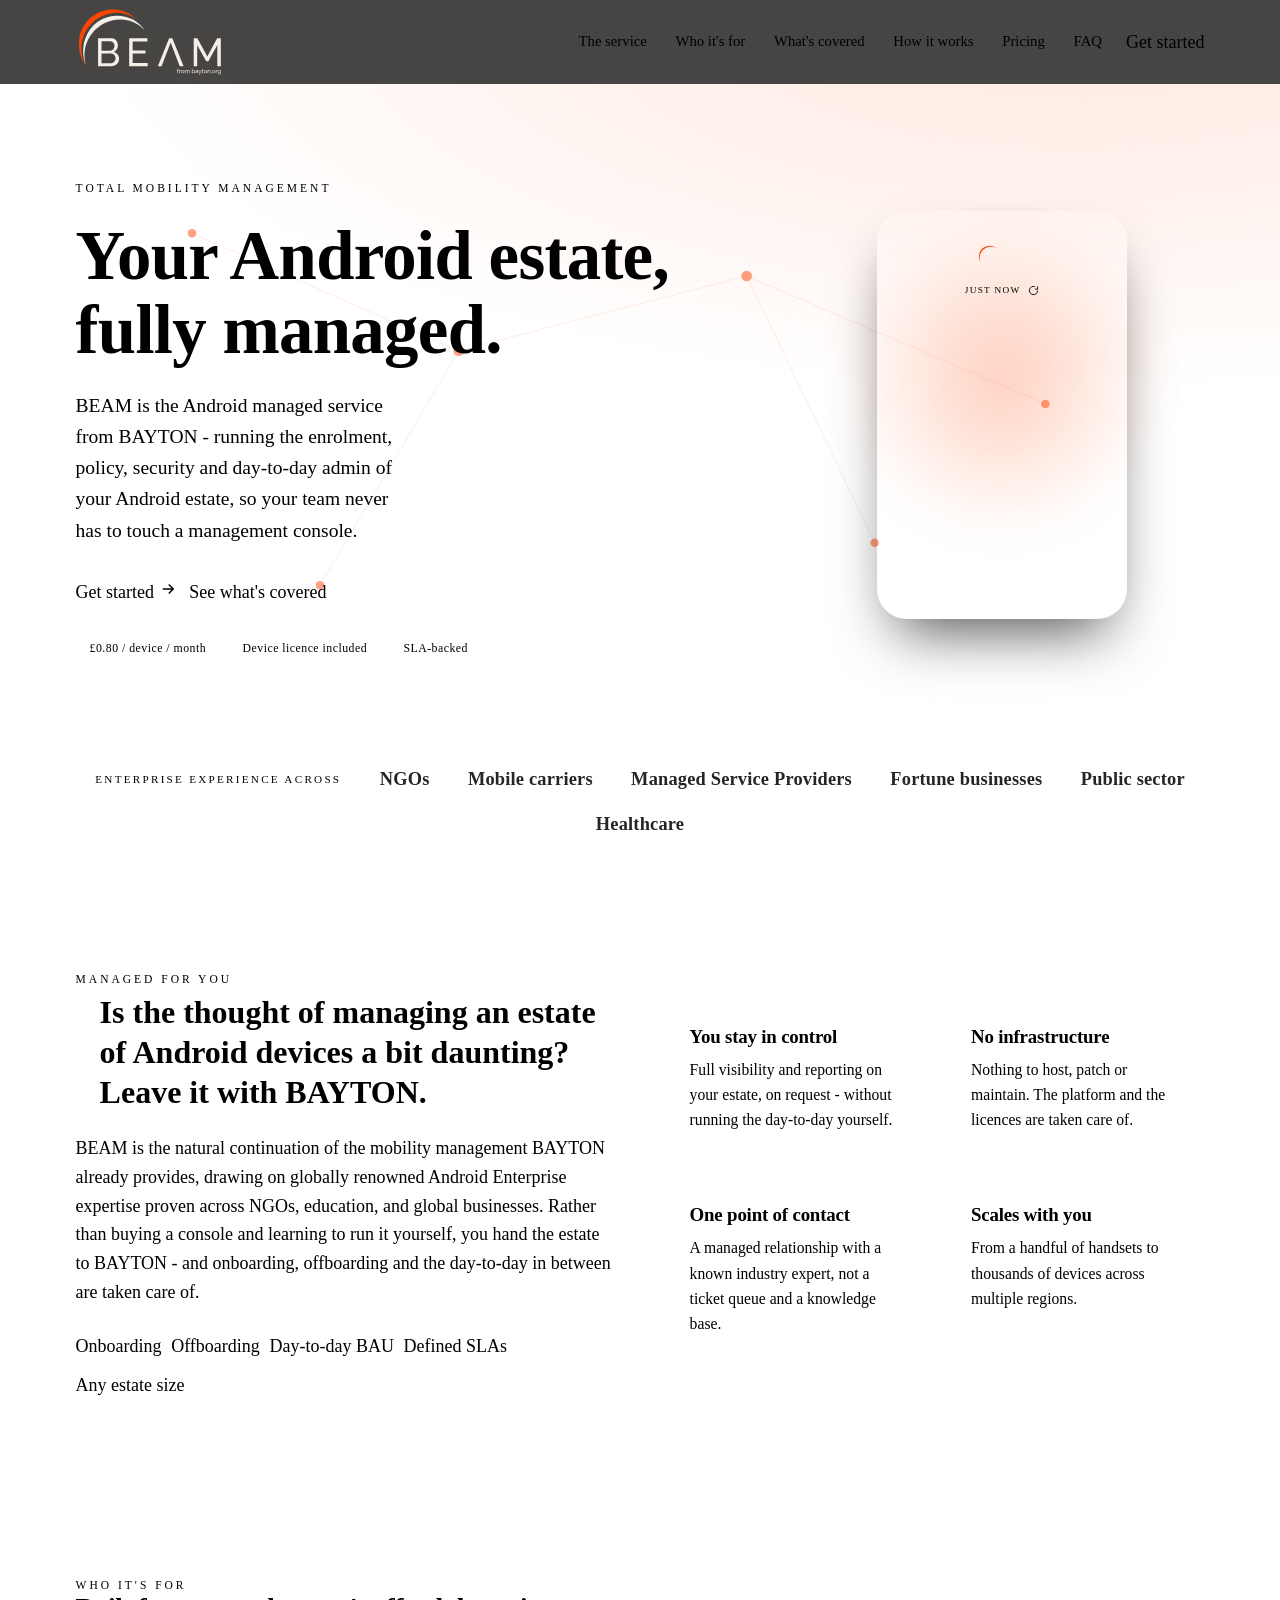
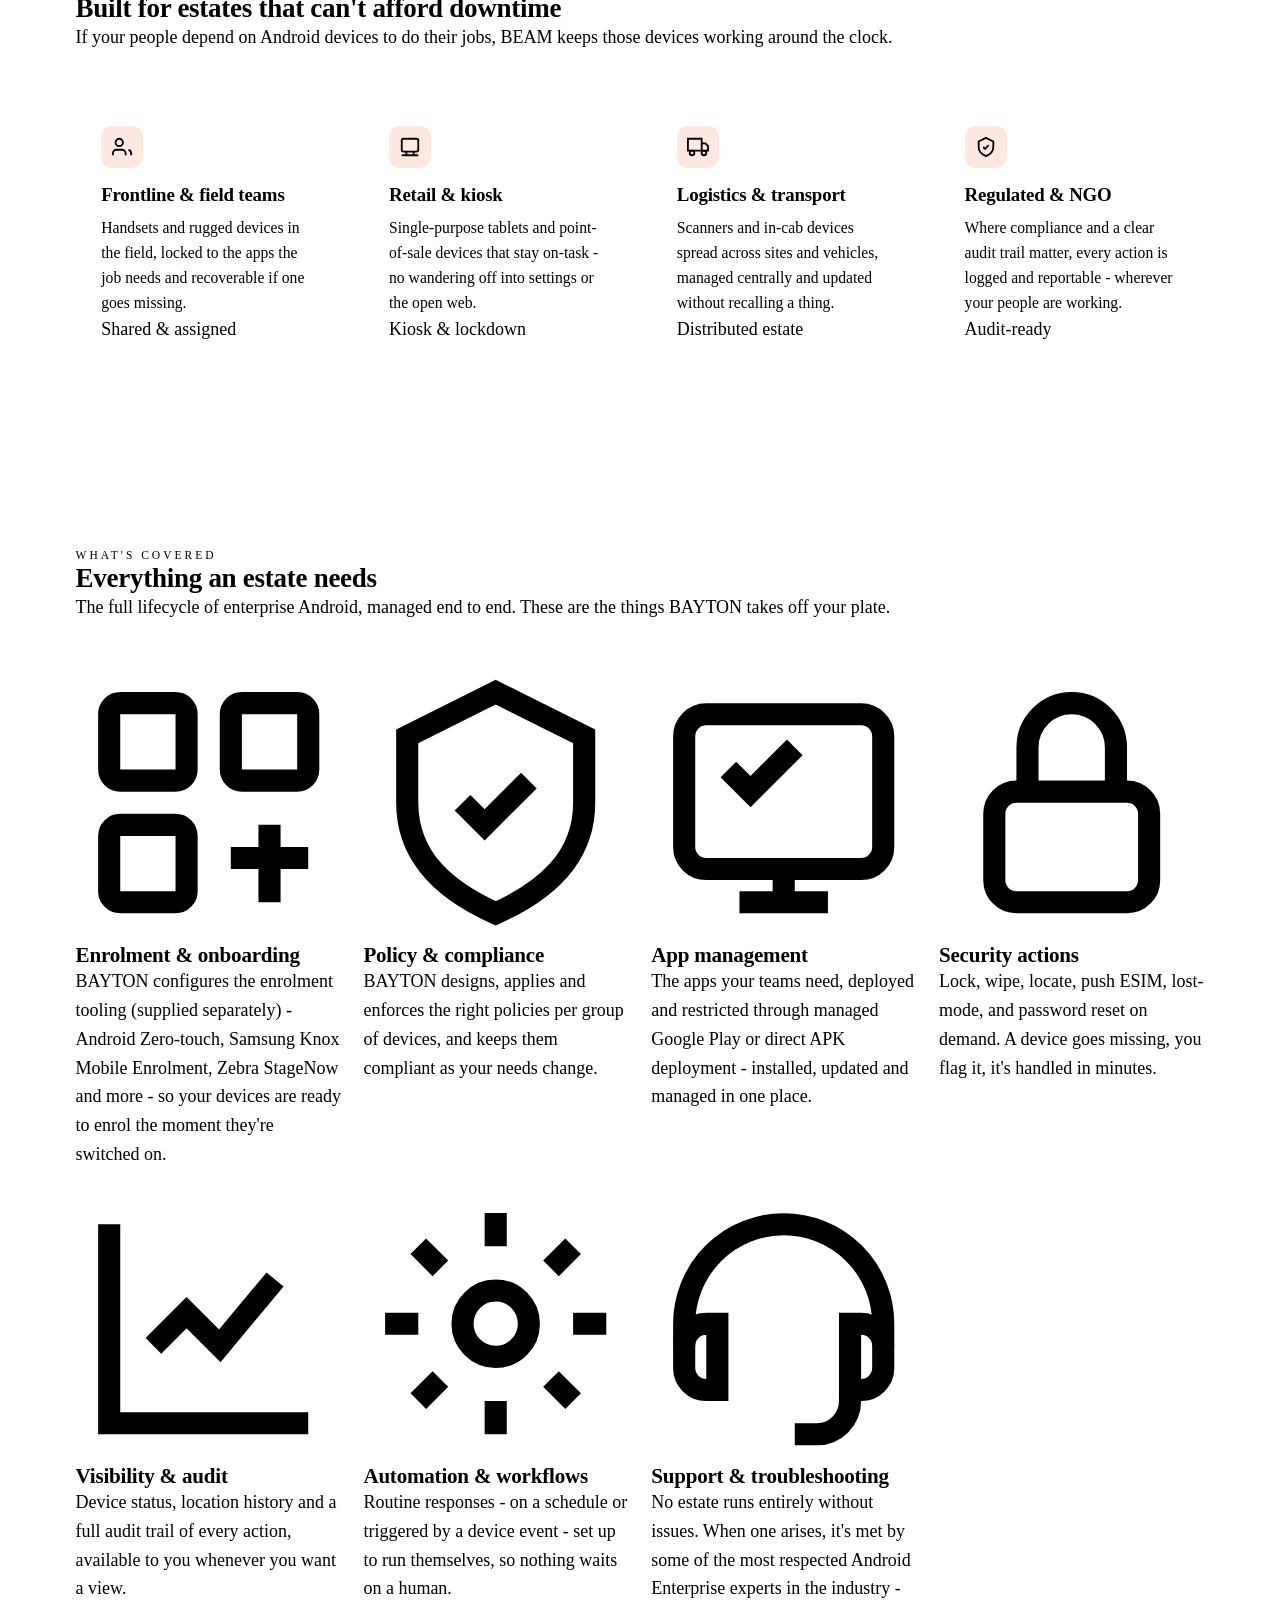
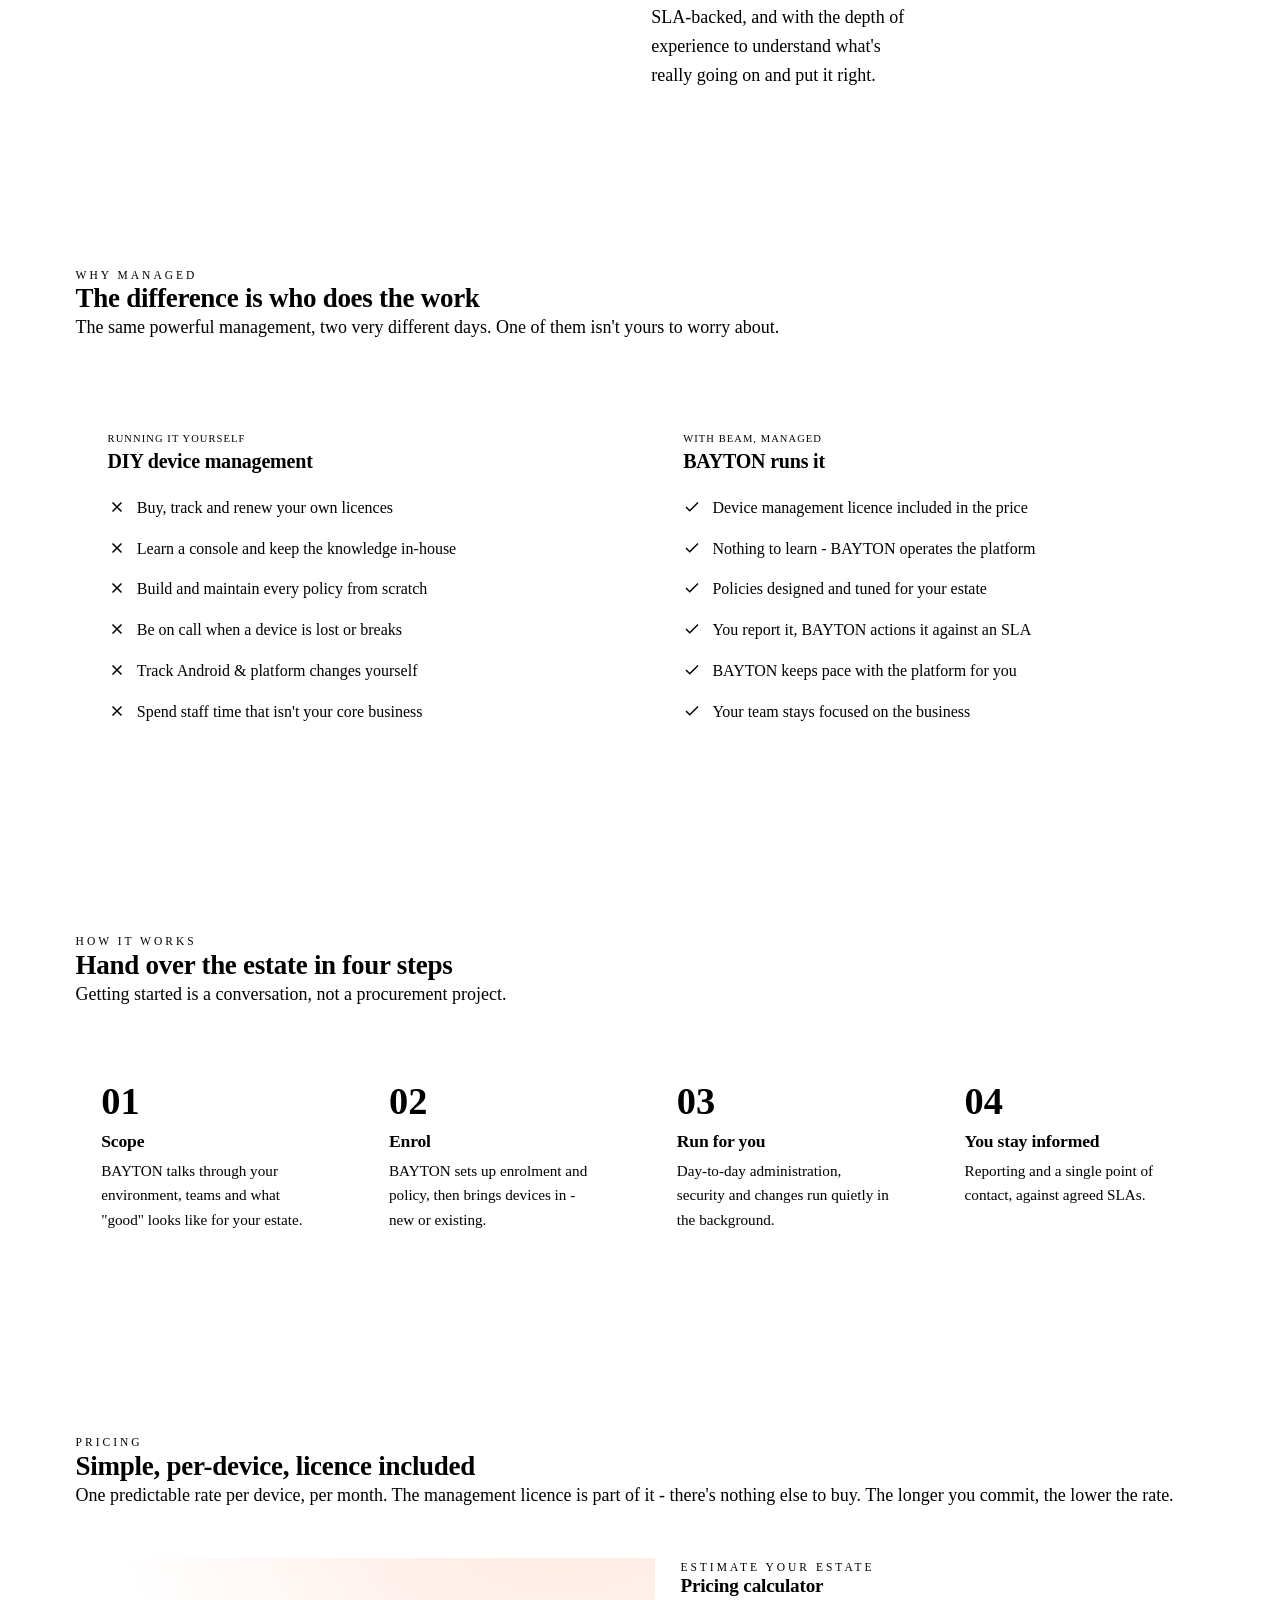
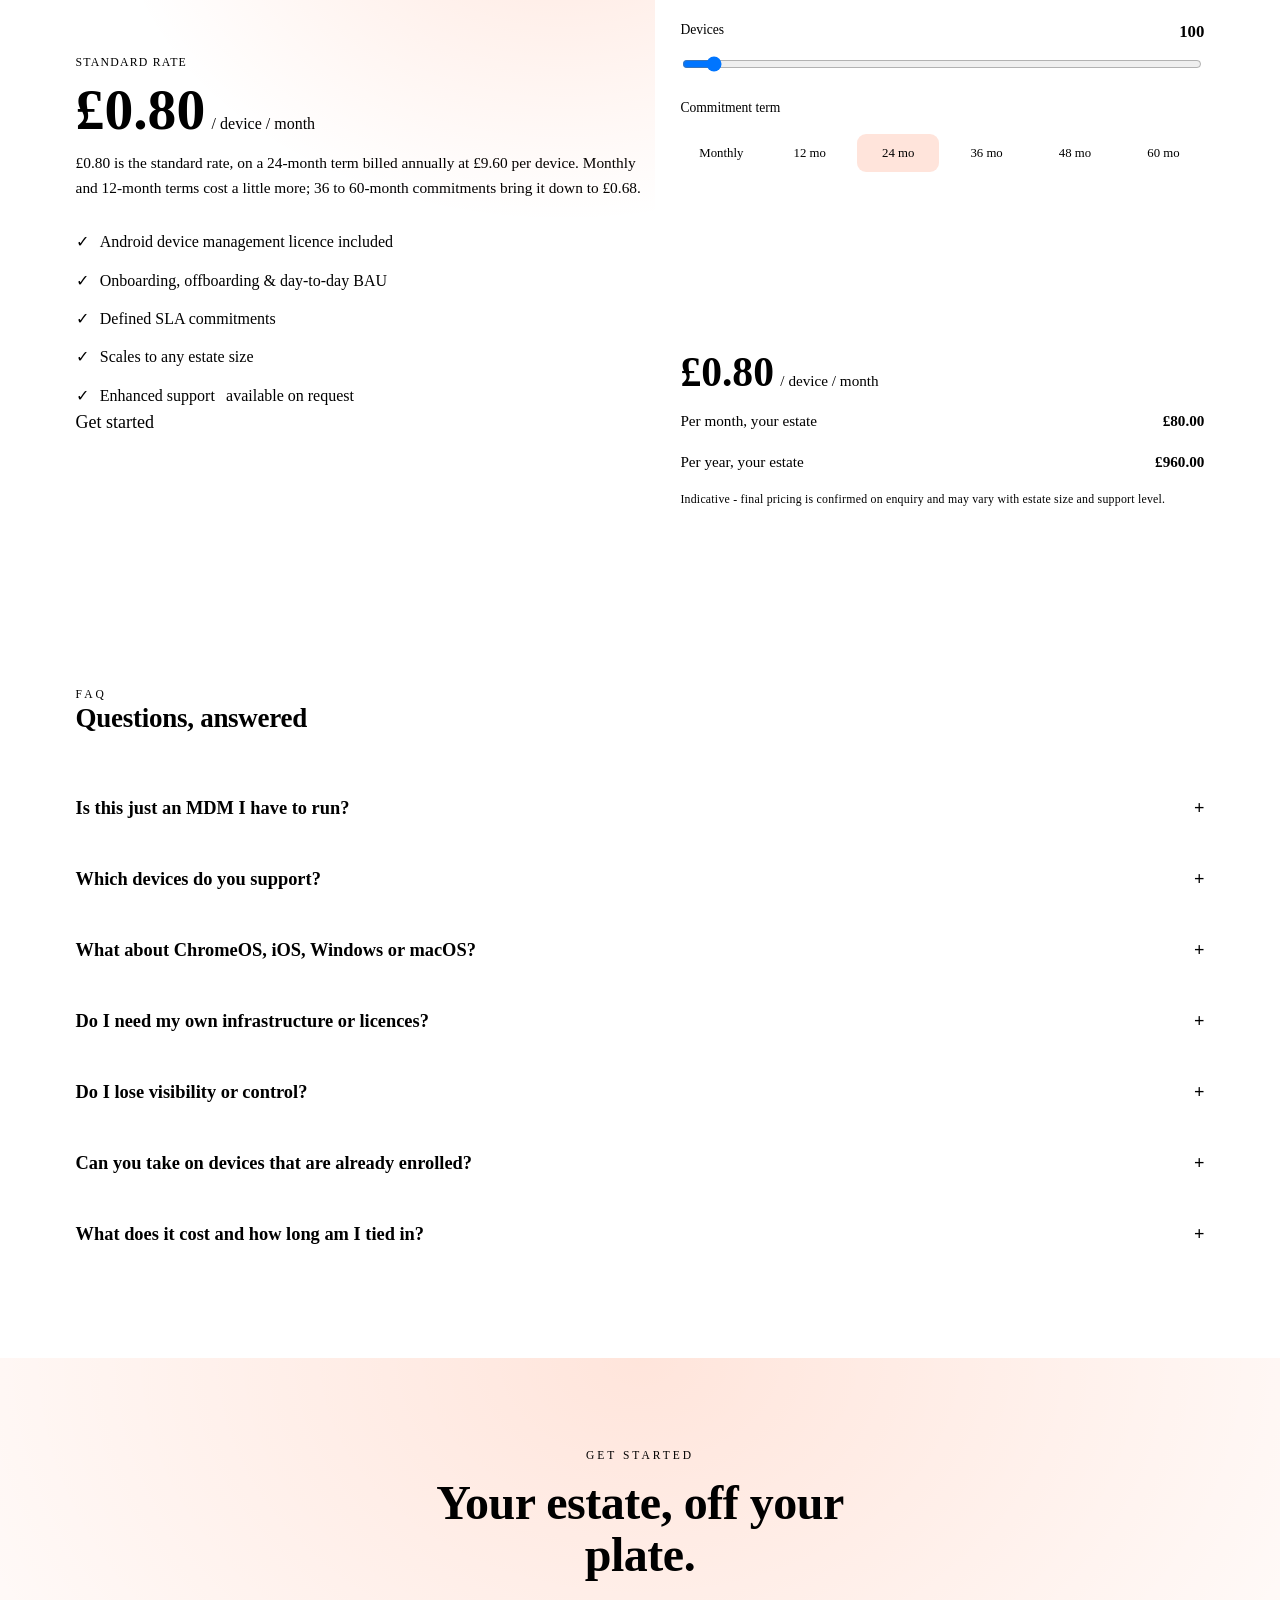
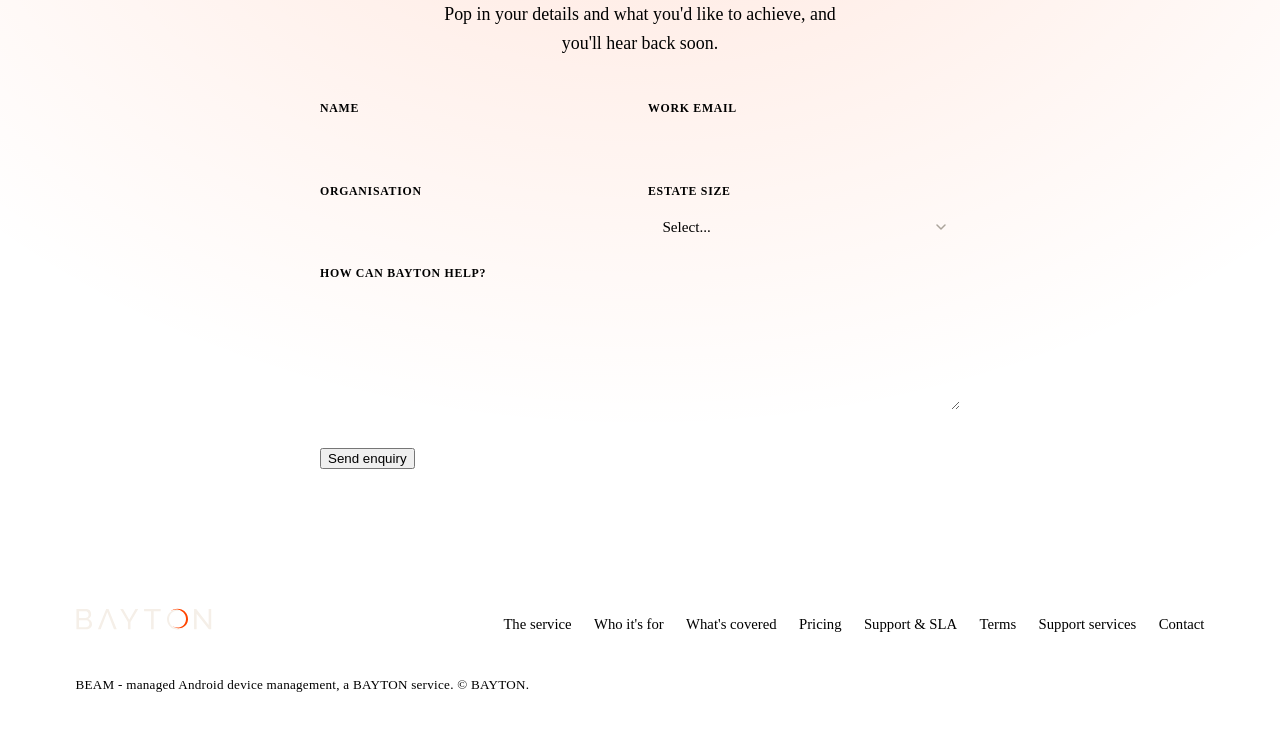
==== index.html @ fb625c51 "Adopt DS components inside the pricing calculator The calculator is a card of parts, not one bespoke" ====
<!DOCTYPE html>
<html lang="en">
<head>
<meta charset="UTF-8">
<meta name="viewport" content="width=device-width, initial-scale=1">
<title>BEAM - Android estate management, run for you · BAYTON</title>
<meta name="description" content="BEAM is the Android managed service from BAYTON. Enrolment, policy, security and day-to-day administration of your estate, handled end to end. Device licence included, £0.80 per device / month standard.">
<link rel="icon" href="/favicon.ico">
<meta property="og:title" content="BEAM - Android estate management, run for you">
<meta property="og:description" content="The Android managed service from BAYTON. BAYTON runs the day-to-day of your Android estate so you don't have to.">
<meta property="og:type" content="website">
<meta property="og:image" content="https://cdn.bayton.org/assets/beam/beam_sonic_rectangle.svg">
<meta name="theme-color" content="#131110">
<link rel="preconnect" href="https://cdn-styles.bayton.org" crossorigin>
<link rel="preconnect" href="https://fonts.googleapis.com">
<link rel="preconnect" href="https://fonts.gstatic.com" crossorigin>
<!-- Bayton Design (shared fonts, tokens, components), pinned v1.3.0, loaded before app CSS -->
<link
  rel="stylesheet"
  href="https://cdn-styles.bayton.org/v1.3.0/styles.css"
  integrity="sha384-CCTD5/sA4gBE4dOzZ3yhQw6DoLGn4qk5JvulGM37DHAaNVAClff8y3aDCvL7GHB8"
  crossorigin="anonymous"
>
<link rel="stylesheet" href="styles.css">
</head>
<body>
<div id="progress"></div>

<header class="nav">
  <div class="nav-inner">
    <a href="#top" class="brand" aria-label="BEAM home">
      <img src="beam-logo-light.svg" alt="BEAM">
    </a>
    <nav class="nav-links" id="navlinks">
      <a class="link" href="#service">The service</a>
      <a class="link" href="#who">Who it's for</a>
      <a class="link" href="#coverage">What's covered</a>
      <a class="link" href="#how">How it works</a>
      <a class="link" href="#pricing">Pricing</a>
      <a class="link" href="#faq">FAQ</a>
      <a class="btn btn-primary nav-cta" href="#contact">Get started</a>
    </nav>
    <button class="menu-btn" id="menubtn" aria-label="Menu" aria-expanded="false">☰</button>
  </div>
</header>

<main id="top">

  <!-- HERO -->
  <section class="hero">
    <svg class="hero-bg" viewBox="0 0 1200 600" preserveAspectRatio="xMidYMid slice" aria-hidden="true">
      <defs>
        <pattern id="grid" width="46" height="46" patternUnits="userSpaceOnUse">
          <path d="M46 0H0V46" fill="none" stroke="rgba(245,239,232,0.05)" stroke-width="1"/>
        </pattern>
      </defs>
      <rect width="1200" height="600" fill="url(#grid)"/>
      <g stroke="rgba(255,69,0,0.18)" stroke-width="1">
        <line x1="180" y1="140" x2="430" y2="250"/>
        <line x1="430" y1="250" x2="300" y2="470"/>
        <line x1="430" y1="250" x2="700" y2="180"/>
        <line x1="700" y1="180" x2="980" y2="300"/>
        <line x1="700" y1="180" x2="820" y2="430"/>
      </g>
      <g fill="#ff4500">
        <circle class="node" cx="180" cy="140" r="4"/>
        <circle class="node" cx="430" cy="250" r="5"/>
        <circle class="node" cx="300" cy="470" r="4"/>
        <circle class="node" cx="700" cy="180" r="5"/>
        <circle class="node" cx="980" cy="300" r="4"/>
        <circle class="node" cx="820" cy="430" r="4"/>
      </g>
    </svg>
    <div class="wrap hero-grid">
      <div>
        <span class="eyebrow">Total mobility management</span>
        <h1>Your Android estate,<br><span class="accent">fully managed.</span></h1>
        <p class="lede">BEAM is the Android managed service from BAYTON - running the enrolment, policy, security and day-to-day admin of your Android estate, so your team never has to touch a management console.</p>
        <div class="hero-cta">
          <a class="btn btn-primary lg" href="#contact">Get started
            <svg viewBox="0 0 24 24" fill="none" stroke="currentColor" stroke-width="2"><path d="M5 12h14M13 6l6 6-6 6"/></svg></a>
          <a class="btn btn-ghost lg" href="#coverage">See what's covered</a>
        </div>
        <div class="hero-meta">
          <span><span class="dot"></span>£0.80 / device / month</span>
          <span><span class="dot"></span>Device licence included</span>
          <span><span class="dot"></span>SLA-backed</span>
        </div>
      </div>
      <div class="hero-visual">
        <div class="glow"></div>
        <div class="device" aria-hidden="true">
          <div class="device-screen">
            <img class="device-logo" src="beam-logo-light.svg" alt="">
            <div class="ds-head" id="ds-head" title="Refresh"><span id="ds-updated">Just now</span><svg class="ds-refresh" viewBox="0 0 24 24" fill="none" stroke="currentColor" stroke-width="2"><path d="M21 12a9 9 0 1 1-6.2-8.5"/><polyline points="21 3 21 9 15 9"/></svg></div>
            <div class="ds-row">
              <span class="ds-ic"><svg viewBox="0 0 24 24" fill="none" stroke="currentColor" stroke-width="2"><rect x="5" y="2" width="14" height="20" rx="2"/></svg></span>
              <span><span class="ds-t">412 devices</span><span class="ds-s">all compliant</span></span>
              <span class="ds-ok"><svg viewBox="0 0 24 24" fill="none" stroke="currentColor" stroke-width="3"><path d="M20 6L9 17l-5-5"/></svg></span>
            </div>
            <div class="ds-row">
              <span class="ds-ic"><svg viewBox="0 0 24 24" fill="none" stroke="currentColor" stroke-width="2"><path d="M12 2l8 4v6c0 5-3.5 8-8 10-4.5-2-8-5-8-10V6z"/></svg></span>
              <span><span class="ds-t">Policy applied</span><span class="ds-s">field-team-v4</span></span>
              <span class="ds-ok"><svg viewBox="0 0 24 24" fill="none" stroke="currentColor" stroke-width="3"><path d="M20 6L9 17l-5-5"/></svg></span>
            </div>
            <div class="ds-row">
              <span class="ds-ic"><svg viewBox="0 0 24 24" fill="none" stroke="currentColor" stroke-width="2"><circle cx="12" cy="10" r="3"/><path d="M12 2a8 8 0 0 0-8 8c0 5 8 12 8 12s8-7 8-12a8 8 0 0 0-8-8z"/></svg></span>
              <span><span class="ds-t">Device located</span><span class="ds-s">now locked</span></span>
              <span class="ds-ok"><svg viewBox="0 0 24 24" fill="none" stroke="currentColor" stroke-width="3"><path d="M20 6L9 17l-5-5"/></svg></span>
            </div>
            <div class="ds-row">
              <span class="ds-ic"><svg viewBox="0 0 24 24" fill="none" stroke="currentColor" stroke-width="2"><rect x="3" y="3" width="7" height="7" rx="1.5"/><rect x="14" y="3" width="7" height="7" rx="1.5"/><rect x="3" y="14" width="7" height="7" rx="1.5"/><rect x="14" y="14" width="7" height="7" rx="1.5"/></svg></span>
              <span><span class="ds-t">Apps deployed</span><span class="ds-s">overnight</span></span>
              <span class="ds-ok"><svg viewBox="0 0 24 24" fill="none" stroke="currentColor" stroke-width="3"><path d="M20 6L9 17l-5-5"/></svg></span>
            </div>
          </div>
        </div>
      </div>
    </div>
  </section>

  <!-- TRUST -->
  <div class="trust">
    <div class="wrap">
      <span class="tlabel">Enterprise experience across</span>
      <span class="tlogo">NGOs</span>
      <span class="tlogo">Mobile carriers</span>
      <span class="tlogo">Managed Service Providers</span>
      <span class="tlogo">Fortune businesses</span>
      <span class="tlogo">Public sector</span>
      <span class="tlogo">Healthcare</span>
    </div>
  </div>

  <!-- SERVICE -->
  <section class="band" id="service">
    <div class="wrap band-grid">
      <div>
        <span class="eyebrow">Managed for you</span>
        <blockquote>Is the thought of managing an estate of Android devices a bit daunting? Leave it with BAYTON.</blockquote>
        <p class="sub">BEAM is the natural continuation of the mobility management BAYTON already provides, drawing on globally renowned Android Enterprise expertise proven across NGOs, education, and global businesses. Rather than buying a console and learning to run it yourself, you hand the estate to BAYTON - and onboarding, offboarding and the day-to-day in between are taken care of.</p>
        <div class="pill-row">
          <span class="pill lg neutral">Onboarding</span>
          <span class="pill lg neutral">Offboarding</span>
          <span class="pill lg neutral">Day-to-day BAU</span>
          <span class="pill lg neutral">Defined SLAs</span>
          <span class="pill lg neutral">Any estate size</span>
        </div>
      </div>
      <div>
        <div class="cards two" style="margin-top:0">
          <div class="card"><h3>You stay in control</h3><p>Full visibility and reporting on your estate, on request - without running the day-to-day yourself.</p></div>
          <div class="card"><h3>No infrastructure</h3><p>Nothing to host, patch or maintain. The platform and the licences are taken care of.</p></div>
          <div class="card"><h3>One point of contact</h3><p>A managed relationship with a known industry expert, not a ticket queue and a knowledge base.</p></div>
          <div class="card"><h3>Scales with you</h3><p>From a handful of handsets to thousands of devices across multiple regions.</p></div>
        </div>
      </div>
    </div>
  </section>

  <!-- WHO IT'S FOR -->
  <section id="who">
    <div class="wrap">
      <div class="section-title">
        <span class="eyebrow">Who it's for</span>
        <h2>Built for estates that can't afford downtime</h2>
        <p>If your people depend on Android devices to do their jobs, BEAM keeps those devices working around the clock.</p>
      </div>
      <div class="cards four">
        <div class="card reveal">
          <div class="ic"><svg viewBox="0 0 24 24" fill="none" stroke="currentColor" stroke-width="2"><path d="M16 21v-2a4 4 0 0 0-4-4H6a4 4 0 0 0-4 4v2"/><circle cx="9" cy="7" r="4"/><path d="M22 21v-2a4 4 0 0 0-3-3.87"/></svg></div>
          <h3>Frontline &amp; field teams</h3>
          <p>Handsets and rugged devices in the field, locked to the apps the job needs and recoverable if one goes missing.</p>
          <span class="tag micro outline">Shared &amp; assigned</span>
        </div>
        <div class="card reveal">
          <div class="ic"><svg viewBox="0 0 24 24" fill="none" stroke="currentColor" stroke-width="2"><rect x="3" y="3" width="18" height="14" rx="2"/><path d="M3 21h18M8 17v4M16 17v4"/></svg></div>
          <h3>Retail &amp; kiosk</h3>
          <p>Single-purpose tablets and point-of-sale devices that stay on-task - no wandering off into settings or the open web.</p>
          <span class="tag micro outline">Kiosk &amp; lockdown</span>
        </div>
        <div class="card reveal">
          <div class="ic"><svg viewBox="0 0 24 24" fill="none" stroke="currentColor" stroke-width="2"><path d="M1 3h15v13H1zM16 8h4l3 3v5h-7"/><circle cx="5.5" cy="18.5" r="2.5"/><circle cx="18.5" cy="18.5" r="2.5"/></svg></div>
          <h3>Logistics &amp; transport</h3>
          <p>Scanners and in-cab devices spread across sites and vehicles, managed centrally and updated without recalling a thing.</p>
          <span class="tag micro outline">Distributed estate</span>
        </div>
        <div class="card reveal">
          <div class="ic"><svg viewBox="0 0 24 24" fill="none" stroke="currentColor" stroke-width="2"><path d="M12 2l8 4v6c0 5-3.5 8-8 10-4.5-2-8-5-8-10V6z"/><path d="M9 12l2 2 4-4"/></svg></div>
          <h3>Regulated &amp; NGO</h3>
          <p>Where compliance and a clear audit trail matter, every action is logged and reportable - wherever your people are working.</p>
          <span class="tag micro outline">Audit-ready</span>
        </div>
      </div>
    </div>
  </section>

  <!-- COVERAGE -->
  <section id="coverage" class="band">
    <div class="wrap">
      <div class="section-title">
        <span class="eyebrow">What's covered</span>
        <h2>Everything an estate needs</h2>
        <p>The full lifecycle of enterprise Android, managed end to end. These are the things BAYTON takes off your plate.</p>
      </div>
      <div class="bento">
        <div class="bento-tile span-2 reveal">
          <div class="ic"><svg viewBox="0 0 24 24" fill="none" stroke="currentColor" stroke-width="2"><rect x="3" y="3" width="7" height="7" rx="1"/><rect x="14" y="3" width="7" height="7" rx="1"/><rect x="3" y="14" width="7" height="7" rx="1"/><path d="M14 17h7M17.5 14v7"/></svg></div>
          <h3>Enrolment &amp; onboarding</h3>
          <p>BAYTON configures the enrolment tooling (supplied separately) - Android Zero-touch, Samsung Knox Mobile Enrolment, Zebra StageNow and more - so your devices are ready to enrol the moment they're switched on.</p>
        </div>
        <div class="bento-tile reveal">
          <div class="ic"><svg viewBox="0 0 24 24" fill="none" stroke="currentColor" stroke-width="2"><path d="M12 2l8 4v6c0 5-3.5 8-8 10-4.5-2-8-5-8-10V6z"/><path d="M9 12l2 2 4-4"/></svg></div>
          <h3>Policy &amp; compliance</h3>
          <p>BAYTON designs, applies and enforces the right policies per group of devices, and keeps them compliant as your needs change.</p>
        </div>
        <div class="bento-tile reveal">
          <div class="ic"><svg viewBox="0 0 24 24" fill="none" stroke="currentColor" stroke-width="2"><rect x="3" y="4" width="18" height="14" rx="2"/><path d="M8 21h8M12 18v3"/><path d="M7 9l2 2 4-4"/></svg></div>
          <h3>App management</h3>
          <p>The apps your teams need, deployed and restricted through managed Google Play or direct APK deployment - installed, updated and managed in one place.</p>
        </div>
        <div class="bento-tile reveal">
          <div class="ic"><svg viewBox="0 0 24 24" fill="none" stroke="currentColor" stroke-width="2"><rect x="5" y="11" width="14" height="10" rx="2"/><path d="M8 11V7a4 4 0 0 1 8 0v4"/></svg></div>
          <h3>Security actions</h3>
          <p>Lock, wipe, locate, push ESIM, lost-mode, and password reset on demand. A device goes missing, you flag it, it's handled in minutes.</p>
        </div>
        <div class="bento-tile reveal">
          <div class="ic"><svg viewBox="0 0 24 24" fill="none" stroke="currentColor" stroke-width="2"><path d="M3 3v18h18"/><path d="M7 14l3-3 3 3 5-6"/></svg></div>
          <h3>Visibility &amp; audit</h3>
          <p>Device status, location history and a full audit trail of every action, available to you whenever you want a view.</p>
        </div>
        <div class="bento-tile span-2 reveal">
          <div class="ic"><svg viewBox="0 0 24 24" fill="none" stroke="currentColor" stroke-width="2"><circle cx="12" cy="12" r="3"/><path d="M12 2v3M12 19v3M2 12h3M19 12h3M5 5l2 2M17 17l2 2M19 5l-2 2M7 17l-2 2"/></svg></div>
          <h3>Automation &amp; workflows</h3>
          <p>Routine responses - on a schedule or triggered by a device event - set up to run themselves, so nothing waits on a human.</p>
        </div>
        <div class="bento-tile span-full highlight reveal">
          <div class="ic"><svg viewBox="0 0 24 24" fill="none" stroke="currentColor" stroke-width="2"><path d="M3 14v-2a9 9 0 0 1 18 0v2"/><path d="M21 16a2 2 0 0 1-2 2h-1v-6h1a2 2 0 0 1 2 2z"/><path d="M3 16a2 2 0 0 0 2 2h1v-6H5a2 2 0 0 0-2 2z"/><path d="M18 18v1a3 3 0 0 1-3 3h-2"/></svg></div>
          <h3>Support &amp; troubleshooting</h3>
          <p>No estate runs entirely without issues. When one arises, it's met by some of the most respected Android Enterprise experts in the industry - SLA-backed, and with the depth of experience to understand what's really going on and put it right.</p>
        </div>
      </div>
    </div>
  </section>

  <!-- COMPARISON -->
  <section id="compare">
    <div class="wrap">
      <div class="section-title center">
        <span class="eyebrow">Why managed</span>
        <h2>The difference is who does the work</h2>
        <p>The same powerful management, two very different days. One of them isn't yours to worry about.</p>
      </div>
      <div class="compare">
        <div class="col diy reveal">
          <span class="ch">Running it yourself</span>
          <h3>DIY device management</h3>
          <ul>
            <li><svg class="mk x" viewBox="0 0 24 24" fill="none" stroke="currentColor" stroke-width="2"><path d="M18 6L6 18M6 6l12 12"/></svg>Buy, track and renew your own licences</li>
            <li><svg class="mk x" viewBox="0 0 24 24" fill="none" stroke="currentColor" stroke-width="2"><path d="M18 6L6 18M6 6l12 12"/></svg>Learn a console and keep the knowledge in-house</li>
            <li><svg class="mk x" viewBox="0 0 24 24" fill="none" stroke="currentColor" stroke-width="2"><path d="M18 6L6 18M6 6l12 12"/></svg>Build and maintain every policy from scratch</li>
            <li><svg class="mk x" viewBox="0 0 24 24" fill="none" stroke="currentColor" stroke-width="2"><path d="M18 6L6 18M6 6l12 12"/></svg>Be on call when a device is lost or breaks</li>
            <li><svg class="mk x" viewBox="0 0 24 24" fill="none" stroke="currentColor" stroke-width="2"><path d="M18 6L6 18M6 6l12 12"/></svg>Track Android &amp; platform changes yourself</li>
            <li><svg class="mk x" viewBox="0 0 24 24" fill="none" stroke="currentColor" stroke-width="2"><path d="M18 6L6 18M6 6l12 12"/></svg>Spend staff time that isn't your core business</li>
          </ul>
        </div>
        <div class="col beam reveal">
          <span class="ch">With BEAM, managed</span>
          <h3>BAYTON runs it</h3>
          <ul>
            <li><svg class="mk v" viewBox="0 0 24 24" fill="none" stroke="currentColor" stroke-width="2"><path d="M20 6L9 17l-5-5"/></svg>Device management licence included in the price</li>
            <li><svg class="mk v" viewBox="0 0 24 24" fill="none" stroke="currentColor" stroke-width="2"><path d="M20 6L9 17l-5-5"/></svg>Nothing to learn - BAYTON operates the platform</li>
            <li><svg class="mk v" viewBox="0 0 24 24" fill="none" stroke="currentColor" stroke-width="2"><path d="M20 6L9 17l-5-5"/></svg>Policies designed and tuned for your estate</li>
            <li><svg class="mk v" viewBox="0 0 24 24" fill="none" stroke="currentColor" stroke-width="2"><path d="M20 6L9 17l-5-5"/></svg>You report it, BAYTON actions it against an SLA</li>
            <li><svg class="mk v" viewBox="0 0 24 24" fill="none" stroke="currentColor" stroke-width="2"><path d="M20 6L9 17l-5-5"/></svg>BAYTON keeps pace with the platform for you</li>
            <li><svg class="mk v" viewBox="0 0 24 24" fill="none" stroke="currentColor" stroke-width="2"><path d="M20 6L9 17l-5-5"/></svg>Your team stays focused on the business</li>
          </ul>
        </div>
      </div>
    </div>
  </section>

  <hr class="divider">

  <!-- HOW -->
  <section id="how">
    <div class="wrap">
      <div class="section-title">
        <span class="eyebrow">How it works</span>
        <h2>Hand over the estate in four steps</h2>
        <p>Getting started is a conversation, not a procurement project.</p>
      </div>
      <div class="steps">
        <div class="step reveal"><div class="num">01</div><h3>Scope</h3><p>BAYTON talks through your environment, teams and what "good" looks like for your estate.</p></div>
        <div class="step reveal"><div class="num">02</div><h3>Enrol</h3><p>BAYTON sets up enrolment and policy, then brings devices in - new or existing.</p></div>
        <div class="step reveal"><div class="num">03</div><h3>Run for you</h3><p>Day-to-day administration, security and changes run quietly in the background.</p></div>
        <div class="step reveal"><div class="num">04</div><h3>You stay informed</h3><p>Reporting and a single point of contact, against agreed SLAs.</p></div>
      </div>
    </div>
  </section>

  <!-- PRICING -->
  <section id="pricing" class="band">
    <div class="wrap">
      <div class="section-title">
        <span class="eyebrow">Pricing</span>
        <h2>Simple, per-device, licence included</h2>
        <p>One predictable rate per device, per month. The management licence is part of it - there's nothing else to buy. The longer you commit, the lower the rate.</p>
      </div>
      <div class="pricing-grid">
        <div class="price-card hero reveal">
          <span class="from">Standard rate</span>
          <div class="price"><span class="big">£0.80</span><span class="per">/ device / month</span></div>
          <p class="price-note">£0.80 is the standard rate, on a 24-month term billed annually at £9.60 per device. Monthly and 12-month terms cost a little more; 36 to 60-month commitments bring it down to £0.68.</p>
          <ul class="incl">
            <li><span class="feature-marker">✓</span> Android device management licence included</li>
            <li><span class="feature-marker">✓</span> Onboarding, offboarding &amp; day-to-day BAU</li>
            <li><span class="feature-marker">✓</span> <a href="/sla">Defined SLA commitments</a></li>
            <li><span class="feature-marker">✓</span> Scales to any estate size</li>
            <li><span class="feature-marker">✓</span> <a href="/sla">Enhanced support</a> available on request</li>
          </ul>
          <a class="btn btn-primary lg" href="#contact">Get started</a>
        </div>

        <div class="calc surface-card reveal" id="calc">
          <span class="eyebrow">Estimate your estate</span>
          <h3>Pricing calculator</h3>
          <label>Devices <span class="cnt" id="cntDevices">100</span></label>
          <input class="input-range" type="range" id="devices" min="5" max="2000" step="5" value="100">
          <label>Commitment term</label>
          <div class="terms" id="terms">
            <span class="term" data-term="1" data-rate="1.20">Monthly</span>
            <span class="term" data-term="12" data-rate="1.00">12 mo</span>
            <span class="term on" data-term="24" data-rate="0.80">24 mo</span>
            <span class="term" data-term="36" data-rate="0.76">36 mo</span>
            <span class="term" data-term="48" data-rate="0.72">48 mo</span>
            <span class="term" data-term="60" data-rate="0.68">60 mo</span>
          </div>
          <div class="calc-out">
            <div class="out-rate"><span class="r" id="outRate">£0.80</span><span class="u">/ device / month</span></div>
            <div class="out-tot"><span class="muted">Per month, your estate</span><span class="v" id="outMonthly">£80.00</span></div>
            <div class="out-tot"><span class="muted">Per year, your estate</span><span class="v" id="outAnnual">£960.00</span></div>
            <p class="calc-note">Indicative - final pricing is confirmed on enquiry and may vary with estate size and support level.</p>
          </div>
        </div>
      </div>
    </div>
  </section>

  <!-- FAQ -->
  <section id="faq">
    <div class="wrap">
      <div class="section-title">
        <span class="eyebrow">FAQ</span>
        <h2>Questions, answered</h2>
      </div>
      <div class="faq">
        <details>
          <summary>Is this just an MDM I have to run?<span class="chev">+</span></summary>
          <p>No. BEAM is a managed service - BAYTON operates the platform on your behalf and delivers the outcome. You get a well-run estate, not another console to learn.</p>
        </details>
        <details>
          <summary>Which devices do you support?<span class="chev">+</span></summary>
          <p>Enterprise Android, built on Google's Android Management API. Whether it's field handsets, kiosks, shared tablets or knowledge-worker devices, BEAM covers the full lifecycle.</p>
        </details>
        <details>
          <summary>What about ChromeOS, iOS, Windows or macOS?<span class="chev">+</span></summary>
          <p>BEAM is an Android-only service today. ChromeOS is on the roadmap and will follow once it's ready to meet the same managed-service bar; iOS, Windows and macOS aren't in scope. If your estate is mixed, get in touch - BAYTON can advise on the Android side and point you in the right direction for the rest.</p>
        </details>
        <details>
          <summary>Do I need my own infrastructure or licences?<span class="chev">+</span></summary>
          <p>No. The device management licence is included in the per-device price, and there's nothing for you to host, patch or maintain. That's all on BAYTON.</p>
        </details>
        <details>
          <summary>Do I lose visibility or control?<span class="chev">+</span></summary>
          <p>Not at all. You keep oversight through reporting and a single point of contact, and you can request a full view of device status and the audit trail whenever you need it. BAYTON carries the operational load; you keep the picture.</p>
        </details>
        <details>
          <summary>Can you take on devices that are already enrolled?<span class="chev">+</span></summary>
          <p>Yes. Existing devices can usually be migrated into BEAM as part of onboarding, alongside enrolling new ones. Where a device can't be moved - or has to stay on its current MDM - BAYTON manages it there instead, for the same price: you're paying for the management, not the platform. Either way, BAYTON scopes the transition so nothing drops out of compliance along the way.</p>
        </details>
        <details>
          <summary>What does it cost and how long am I tied in?<span class="chev">+</span></summary>
          <p>£0.80 per device per month is the standard rate, on a 24-month term billed annually (£9.60 per device). Shorter terms - 12-month and monthly rolling - cost a little more, while longer commitments of 36 to 60 months bring it down to £0.68. Enhanced support is available on request. <a href="#contact">Get started</a> and the price is sized to your estate.</p>
        </details>
      </div>
    </div>
  </section>

  <!-- CTA -->
  <section class="cta-band" id="contact">
    <div class="wrap">
      <span class="eyebrow">Get started</span>
      <h2>Your estate, off your plate.</h2>
      <p>Pop in your details and what you'd like to achieve, and you'll hear back soon.</p>
      <form id="contact-form" class="contact-form" novalidate>
        <div class="row">
          <div class="field">
            <label for="cf-name">Name</label>
            <input id="cf-name" name="name" type="text" required autocomplete="name">
          </div>
          <div class="field">
            <label for="cf-email">Work email</label>
            <input id="cf-email" name="email" type="email" required autocomplete="email">
          </div>
        </div>
        <div class="row">
          <div class="field">
            <label for="cf-org">Organisation</label>
            <input id="cf-org" name="organisation" type="text" autocomplete="organization">
          </div>
          <div class="field">
            <label for="cf-estate">Estate size</label>
            <select id="cf-estate" name="estate">
              <option value="">Select...</option>
              <option>1-50 devices</option>
              <option>50-250 devices</option>
              <option>250-1,000 devices</option>
              <option>1,000+ devices</option>
            </select>
          </div>
        </div>
        <div class="field">
          <label for="cf-message">How can BAYTON help?</label>
          <textarea id="cf-message" name="message" required></textarea>
        </div>
        <input type="text" name="website" class="cf-hp" tabindex="-1" autocomplete="off" aria-hidden="true">
        <div class="cf-actions">
          <button type="submit" class="btn btn-primary lg">Send enquiry</button>
        </div>
        <p class="cf-msg" id="cf-msg" role="status" aria-live="polite"></p>
      </form>
      <div class="cf-success" id="cf-success">
        <div class="cf-check"><svg viewBox="0 0 445 446" fill="none" xmlns="http://www.w3.org/2000/svg">
<g id="swirl_check" clip-path="url(#clip0_4783_498)">
<g id="checks">
<path d="M247.847 296.793C245.085 301.576 238.969 303.214 234.186 300.453L154.932 254.695C150.179 251.951 148.526 245.889 151.228 241.112L155.096 234.273C157.832 229.436 163.987 227.757 168.8 230.536L223.99 262.4C228.773 265.161 234.889 263.522 237.65 258.74L318.325 119.006C321.104 114.193 327.274 112.569 332.062 115.39L338.832 119.379C343.56 122.165 345.16 128.242 342.415 132.995L247.847 296.793Z" fill="var(--ink)"/>
<path d="M227.41 220.763C224.666 225.516 218.604 227.169 213.827 224.467L206.988 220.599C202.15 217.863 200.472 211.707 203.25 206.894L242.061 139.672C244.805 134.919 250.867 133.266 255.645 135.968L262.484 139.836C267.321 142.572 268.999 148.728 266.221 153.541L227.41 220.763Z" fill="#FF4500"/>
<path d="M171.772 317.306C168.986 322.034 162.909 323.634 158.156 320.89L78.9788 275.176C74.1659 272.398 72.5419 266.228 75.3631 261.44L79.3517 254.67C82.1378 249.942 88.2144 248.342 92.9674 251.086L156.971 288.039L172.145 296.8C176.958 299.578 178.582 305.748 175.761 310.536L171.772 317.306Z" fill="#FF4500"/>
</g>
<g id="swirl" class="swirl-spin">
<path id="swirl_orange" d="M80.5749 51.9611C97.2351 38.1332 115.737 26.8807 135.787 18.4004C163.192 6.80763 192.296 0.929506 222.28 0.929505C252.265 0.929504 281.365 6.80763 308.774 18.4004C328.824 26.8807 347.326 38.1332 363.986 51.9611C369.314 56.3814 374.451 61.0652 379.392 66.0059C399.792 86.4059 415.808 110.165 427.001 136.623C438.186 163.065 444.051 191.088 444.448 219.951C444.455 220.408 444.458 220.869 444.465 221.326C444.465 221.453 444.465 221.579 444.465 221.709C444.465 222.177 444.472 222.647 444.472 223.114C444.472 223.581 444.472 224.051 444.465 224.518C444.465 224.649 444.465 224.775 444.465 224.902C444.458 225.359 444.455 225.819 444.448 226.277C442.824 328.026 363.042 411.134 262.64 418.066C249.576 418.987 235.324 418.527 222.28 416.705C184.997 411.578 151.029 395.888 123.513 372.763C151.856 391.535 185.814 402.47 222.28 402.47C258.747 402.47 292.704 391.531 321.048 372.763C368.973 341.03 400.843 286.906 401.623 225.429C401.63 224.659 401.637 223.885 401.637 223.114C401.637 222.343 401.63 221.569 401.623 220.799C401.33 193.793 395.889 167.592 385.437 142.879C375.055 118.332 360.193 96.2872 341.264 77.3585C322.335 58.4297 300.294 43.5676 275.744 33.1858C271.42 31.3577 267.05 29.6829 262.637 28.1584C249.523 23.638 236.038 20.4754 222.277 18.6973C213.46 17.5564 204.526 16.9826 195.509 16.9826C167.683 16.9826 140.691 22.4337 115.273 33.1825C103.06 38.3467 91.4704 44.6185 80.5715 51.9511L80.5749 51.9611Z" fill="#FF4500"/>
<path id="swirl_black" d="M0.0910547 223.121C0.0910547 222.654 0.0910547 222.183 0.0977268 221.716C0.0977268 221.586 0.0977268 221.459 0.0977268 221.333C0.104399 220.876 0.107735 220.415 0.114407 219.958C0.121079 219.618 0.127751 219.278 0.134423 218.937C0.134423 218.867 0.134423 218.794 0.141095 218.727C0.147767 218.524 0.151103 218.32 0.157776 218.113C0.164448 217.913 0.167784 217.71 0.174456 217.506C0.194472 216.789 0.217824 216.075 0.247849 215.358C0.264529 214.961 0.281209 214.564 0.29789 214.17C0.307898 213.887 0.321242 213.603 0.337922 213.319C0.411315 211.835 0.501389 210.357 0.608142 208.883C0.624823 208.632 0.641503 208.379 0.664855 208.129C0.691544 207.775 0.718232 207.425 0.748256 207.071C0.768273 206.828 0.788289 206.581 0.808305 206.337C0.865018 205.68 0.921731 205.023 0.988452 204.366C1.07519 203.425 1.17193 202.487 1.27869 201.55C1.44216 200.072 1.6223 198.604 1.81579 197.136C1.84582 196.919 1.87584 196.703 1.90253 196.489C3.06348 188.009 4.7682 179.702 6.98667 171.602C7.08676 171.232 7.19017 170.865 7.29359 170.498C7.39701 170.128 7.50043 169.761 7.60384 169.394C7.81068 168.683 8.01751 167.969 8.23102 167.259C8.78147 165.41 9.36194 163.569 9.9691 161.744C10.1993 161.054 10.4295 160.37 10.6663 159.679C11.05 158.568 11.4403 157.464 11.8406 156.363C12.1876 155.409 12.5412 154.462 12.9048 153.517C13.0683 153.09 13.2351 152.663 13.3986 152.236C13.512 151.946 13.6254 151.656 13.7422 151.362C14.0458 150.602 14.3493 149.844 14.6596 149.09C15.0866 148.046 15.5236 147.009 15.9707 145.975C16.2676 145.287 16.5678 144.6 16.8747 143.91C17.0282 143.566 17.1783 143.226 17.3351 142.882C17.4919 142.538 17.6454 142.198 17.8022 141.858C17.959 141.518 18.1157 141.177 18.2725 140.837C18.5895 140.157 18.9097 139.479 19.2333 138.805C19.7204 137.795 20.2141 136.784 20.7179 135.78C20.888 135.446 21.0548 135.109 21.2249 134.779C21.732 133.781 22.2491 132.784 22.7762 131.793C22.9497 131.463 23.1265 131.132 23.3033 130.806C23.4401 130.552 23.5769 130.298 23.7136 130.045C24.541 128.524 25.3883 127.016 26.2557 125.525C26.4125 125.251 26.5693 124.981 26.7294 124.711C27.3466 123.656 27.9738 122.606 28.611 121.561C28.7544 121.328 28.8979 121.094 29.0413 120.861C29.8486 119.553 30.6693 118.255 31.5033 116.968C31.6868 116.691 31.867 116.407 32.0504 116.13C32.1939 115.907 32.3407 115.687 32.4908 115.463C32.6776 115.183 32.8644 114.899 33.0546 114.616C33.6951 113.662 34.3423 112.714 34.9995 111.773C35.2097 111.47 35.4265 111.163 35.64 110.859C36.067 110.252 36.4974 109.648 36.9344 109.044C37.1513 108.741 37.3714 108.441 37.5883 108.144C38.2455 107.243 38.9094 106.349 39.5832 105.462C39.8068 105.165 40.0336 104.871 40.2571 104.574C40.931 103.69 41.6182 102.813 42.3088 101.939C42.539 101.648 42.7692 101.358 43.0027 101.068C43.2095 100.808 43.4164 100.551 43.6265 100.294C43.8834 99.9771 44.1436 99.6568 44.4072 99.3399C44.6207 99.0763 44.8342 98.8195 45.051 98.5592C45.3079 98.249 45.5648 97.9387 45.8283 97.6318C46.0652 97.3482 46.3054 97.0647 46.5456 96.7811C46.7824 96.5009 47.026 96.2173 47.2695 95.9338C47.7499 95.37 48.237 94.8129 48.7274 94.2557C48.9709 93.9788 49.2178 93.6986 49.4646 93.4217C50.2019 92.591 50.9492 91.7671 51.7031 90.9497C51.9533 90.6762 52.2035 90.4026 52.4571 90.1324C52.9608 89.5886 53.4679 89.0482 53.9816 88.5144C54.2352 88.2475 54.4921 87.9806 54.7489 87.7104C55.0058 87.4435 55.2627 87.1767 55.5229 86.9098C55.7798 86.6462 56.04 86.3793 56.3002 86.1158C56.8106 85.5954 57.3244 85.0783 57.8415 84.5645C58.115 84.2943 58.3852 84.0241 58.6621 83.7572C58.9257 83.497 59.1926 83.2368 59.4561 82.9799C59.9899 82.4628 60.5203 81.9491 61.0607 81.442C61.3276 81.1851 61.5979 80.9315 61.8681 80.678C65.5244 77.2419 69.3141 73.9492 73.224 70.8066C73.5142 70.5698 73.8045 70.3396 74.098 70.1094C76.0096 68.5881 77.9512 67.1036 79.9195 65.6558C80.1363 65.4956 80.3565 65.3355 80.5767 65.1754C80.7935 65.0153 81.0103 64.8584 81.2305 64.7016C81.4807 64.5182 81.7343 64.338 81.9845 64.1545C82.8118 63.564 83.6458 62.9769 84.4832 62.3964C84.7434 62.2163 85.0036 62.0361 85.2638 61.8593C85.7709 61.509 86.288 61.1621 86.8017 60.8151C87.092 60.6183 87.3789 60.4282 87.6724 60.2347C87.8426 60.1212 88.0161 60.0078 88.1895 59.891C88.4531 59.7209 88.71 59.5475 88.9735 59.3773C89.2838 59.1738 89.5973 58.9703 89.9109 58.7701C90.8617 58.1563 91.8158 57.5525 92.7766 56.9553C93.0802 56.7685 93.3838 56.5783 93.6907 56.3915C94.2111 56.0746 94.7349 55.7543 95.2586 55.4408C95.5755 55.2473 95.9025 55.0538 96.2227 54.8636C98.4779 53.5292 100.76 52.2348 103.072 50.9905C103.309 50.8604 103.549 50.7303 103.789 50.6035C104.313 50.3233 104.843 50.043 105.37 49.7695C105.7 49.596 106.034 49.4225 106.368 49.2524C108.029 48.395 109.707 47.5644 111.395 46.7537C111.732 46.5936 112.072 46.4301 112.409 46.2733C112.75 46.1132 113.09 45.9563 113.43 45.7962C113.747 45.6494 114.061 45.5027 114.378 45.3559C115.495 44.8421 116.623 44.3384 117.754 43.848C118.024 43.7279 118.297 43.6111 118.568 43.4944C119.949 42.9006 121.34 42.3234 122.734 41.7596C123.081 41.6162 123.432 41.4794 123.785 41.3393C125.814 40.5353 127.859 39.7647 129.92 39.0307C130.277 38.9006 130.634 38.7772 130.994 38.6504C131.285 38.547 131.572 38.4469 131.862 38.3468C132.289 38.2 132.719 38.0533 133.15 37.9065C133.42 37.8164 133.69 37.723 133.96 37.6329C134.117 37.5829 134.277 37.5295 134.434 37.4761C135.034 37.2793 135.635 37.0825 136.242 36.8923C138.644 36.125 141.063 35.4044 143.505 34.7306C143.755 34.6605 144.005 34.5904 144.255 34.5237C145.676 34.1367 147.108 33.7631 148.545 33.4095C148.762 33.3528 148.982 33.2994 149.203 33.2493C149.403 33.1993 149.603 33.1493 149.806 33.1026C150.507 32.9324 151.208 32.769 151.915 32.6088C155.705 31.7415 159.541 30.9842 163.414 30.3403C163.781 30.2802 164.145 30.2202 164.512 30.1601C164.659 30.1368 164.809 30.1134 164.955 30.0901C165.382 30.02 165.816 29.9533 166.246 29.8899C166.607 29.8366 166.97 29.7832 167.334 29.7298C167.908 29.6464 168.482 29.5664 169.059 29.4896C173.309 28.9125 177.602 28.4688 181.939 28.1685C186.43 27.8616 190.96 27.7015 195.527 27.7015C204.608 27.7015 213.542 28.3253 222.296 29.5297C259.579 34.6572 293.547 50.3466 321.063 73.4721C292.72 54.7002 258.762 43.7646 222.296 43.7646C185.829 43.7646 151.871 54.7035 123.528 73.4721C75.6026 105.205 43.7333 159.329 42.9527 220.806C42.946 221.576 42.9393 222.35 42.9393 223.121C42.9393 223.891 42.946 224.665 42.9527 225.436C43.2462 252.441 48.6873 278.643 59.1392 303.356C69.521 327.903 84.3831 349.948 103.312 368.876C122.241 387.805 144.282 402.667 168.832 413.049C173.155 414.877 177.526 416.552 181.939 418.076C229.481 434.573 283.165 432.715 329.303 413.049C341.516 407.885 353.106 401.613 364.004 394.28C347.344 408.108 328.842 419.361 308.793 427.841C281.367 439.43 252.267 445.309 222.279 445.309C192.291 445.309 163.194 439.43 135.785 427.838C115.735 419.357 97.2336 408.105 80.5733 394.277C75.2457 389.857 70.1081 385.173 65.1674 380.232C44.7675 359.832 28.7511 336.073 17.5586 309.615C6.19937 282.753 0.327916 254.26 0.0977269 224.909C0.0977269 224.782 0.0977269 224.655 0.0977269 224.525C0.0977269 224.058 0.0910548 223.588 0.0910547 223.121Z" fill="var(--ink)"/>
</g>
</g>
<defs>
<clipPath id="clip0_4783_498">
<rect width="445" height="446" fill="white"/>
</clipPath>
</defs>
</svg></div>
        <h3 id="cf-success-title">Thanks for reaching out!</h3>
        <p>Your enquiry is on its way. BAYTON will be in touch shortly.</p>
      </div>
    </div>
  </section>

</main>

<footer>
  <div class="wrap foot-inner">
    <a href="https://bayton.org" class="logo" aria-label="BAYTON">
      <svg class="wm" viewBox="0 0 3175 710" fill="none" xmlns="http://www.w3.org/2000/svg">
        <g clip-path="url(#clip0)">
          <path d="M2553.45 118.43V447.55H2499V18H2544.98L2807.55 353.775V18.605H2862V447.55H2812.39L2553.45 118.43Z" fill="#f5efe8"/>
          <g id="swirl_2">
            <path d="M2007.06 60.0315C2023.72 46.2035 2042.22 34.951 2062.27 26.4707C2089.68 14.8779 2118.78 8.99982 2148.76 8.99982C2178.75 8.99982 2207.85 14.8779 2235.26 26.4707C2255.31 34.951 2273.81 46.2035 2290.47 60.0315C2295.8 64.4517 2300.93 69.1355 2305.87 74.0762C2326.27 94.4762 2342.29 118.236 2353.48 144.694C2364.67 171.135 2370.53 199.158 2370.93 228.022C2370.94 228.479 2370.94 228.939 2370.95 229.396C2370.95 229.523 2370.95 229.65 2370.95 229.78C2370.95 230.247 2370.95 230.717 2370.95 231.184C2370.95 231.651 2370.95 232.122 2370.95 232.589C2370.95 232.719 2370.95 232.846 2370.95 232.972C2370.94 233.429 2370.94 233.89 2370.93 234.347C2369.31 336.096 2289.52 419.204 2189.12 426.137C2176.06 427.057 2161.81 426.597 2148.76 424.775C2111.48 419.648 2077.51 403.958 2050 380.833C2078.34 399.605 2112.3 410.54 2148.76 410.54C2185.23 410.54 2219.19 399.602 2247.53 380.833C2295.46 349.1 2327.33 294.976 2328.11 233.5C2328.11 232.729 2328.12 231.955 2328.12 231.184C2328.12 230.414 2328.11 229.64 2328.11 228.869C2327.81 201.864 2322.37 175.662 2311.92 150.949C2301.54 126.402 2286.68 104.358 2267.75 85.4288C2248.82 66.5 2226.78 51.6379 2202.23 41.2561C2197.9 39.428 2193.53 37.7533 2189.12 36.2287C2176.01 31.7083 2162.52 28.5458 2148.76 26.7676C2139.94 25.6267 2131.01 25.0529 2121.99 25.0529C2094.17 25.0529 2067.17 30.504 2041.76 41.2528C2029.54 46.417 2017.95 52.6888 2007.05 60.0214L2007.06 60.0315Z" fill="#FF4500"/>
            <path d="M1926.57 231.191C1926.57 230.724 1926.57 230.254 1926.58 229.787C1926.58 229.657 1926.58 229.53 1926.58 229.403C1926.59 228.946 1926.59 228.486 1926.6 228.029C1926.6 227.688 1926.61 227.348 1926.62 227.008C1926.62 226.938 1926.62 226.864 1926.62 226.798C1926.63 226.594 1926.63 226.391 1926.64 226.184C1926.65 225.984 1926.65 225.78 1926.66 225.577C1926.68 224.859 1926.7 224.145 1926.73 223.428C1926.75 223.031 1926.76 222.634 1926.78 222.24C1926.79 221.957 1926.8 221.673 1926.82 221.39C1926.89 219.905 1926.98 218.427 1927.09 216.953C1927.11 216.703 1927.12 216.449 1927.15 216.199C1927.17 215.845 1927.2 215.495 1927.23 215.141C1927.25 214.898 1927.27 214.651 1927.29 214.407C1927.35 213.75 1927.4 213.093 1927.47 212.436C1927.56 211.495 1927.66 210.558 1927.76 209.62C1927.93 208.142 1928.11 206.674 1928.3 205.207C1928.33 204.99 1928.36 204.773 1928.39 204.559C1929.55 196.079 1931.25 187.772 1933.47 179.672C1933.57 179.302 1933.67 178.935 1933.78 178.568C1933.88 178.198 1933.98 177.831 1934.09 177.464C1934.29 176.753 1934.5 176.039 1934.71 175.329C1935.26 173.481 1935.85 171.639 1936.45 169.814C1936.68 169.124 1936.91 168.44 1937.15 167.749C1937.53 166.638 1937.92 165.534 1938.32 164.433C1938.67 163.479 1939.02 162.532 1939.39 161.588C1939.55 161.161 1939.72 160.734 1939.88 160.307C1940 160.016 1940.11 159.726 1940.23 159.433C1940.53 158.672 1940.83 157.915 1941.14 157.161C1941.57 156.117 1942.01 155.079 1942.45 154.045C1942.75 153.358 1943.05 152.67 1943.36 151.98C1943.51 151.636 1943.66 151.296 1943.82 150.952C1943.98 150.609 1944.13 150.268 1944.29 149.928C1944.44 149.588 1944.6 149.248 1944.76 148.907C1945.07 148.227 1945.39 147.55 1945.72 146.876C1946.2 145.865 1946.7 144.854 1947.2 143.85C1947.37 143.516 1947.54 143.179 1947.71 142.849C1948.22 141.852 1948.73 140.854 1949.26 139.863C1949.43 139.533 1949.61 139.203 1949.79 138.876C1949.92 138.622 1950.06 138.369 1950.2 138.115C1951.02 136.594 1951.87 135.086 1952.74 133.595C1952.9 133.321 1953.05 133.051 1953.21 132.781C1953.83 131.727 1954.46 130.676 1955.09 129.632C1955.24 129.398 1955.38 129.165 1955.52 128.931C1956.33 127.623 1957.15 126.326 1957.99 125.038C1958.17 124.761 1958.35 124.477 1958.53 124.201C1958.68 123.977 1958.82 123.757 1958.97 123.533C1959.16 123.253 1959.35 122.97 1959.54 122.686C1960.18 121.732 1960.83 120.784 1961.48 119.844C1961.69 119.54 1961.91 119.233 1962.12 118.93C1962.55 118.322 1962.98 117.719 1963.42 117.115C1963.63 116.811 1963.85 116.511 1964.07 116.214C1964.73 115.313 1965.39 114.419 1966.07 113.532C1966.29 113.235 1966.52 112.941 1966.74 112.644C1967.41 111.76 1968.1 110.883 1968.79 110.009C1969.02 109.719 1969.25 109.429 1969.49 109.138C1969.69 108.878 1969.9 108.621 1970.11 108.364C1970.37 108.047 1970.63 107.727 1970.89 107.41C1971.1 107.147 1971.32 106.89 1971.53 106.63C1971.79 106.319 1972.05 106.009 1972.31 105.702C1972.55 105.419 1972.79 105.135 1973.03 104.851C1973.27 104.571 1973.51 104.288 1973.75 104.004C1974.23 103.44 1974.72 102.883 1975.21 102.326C1975.45 102.049 1975.7 101.769 1975.95 101.492C1976.69 100.661 1977.43 99.8374 1978.19 99.02C1978.44 98.7465 1978.69 98.4729 1978.94 98.2027C1979.44 97.6589 1979.95 97.1185 1980.46 96.5847C1980.72 96.3178 1980.98 96.0509 1981.23 95.7807C1981.49 95.5138 1981.75 95.247 1982.01 94.9801C1982.26 94.7165 1982.52 94.4497 1982.78 94.1861C1983.29 93.6657 1983.81 93.1486 1984.32 92.6348C1984.6 92.3646 1984.87 92.0944 1985.15 91.8275C1985.41 91.5673 1985.68 91.3071 1985.94 91.0502C1986.47 90.5331 1987 90.0194 1987.54 89.5123C1987.81 89.2554 1988.08 89.0019 1988.35 88.7483C1992.01 85.3122 1995.8 82.0195 1999.71 78.877C2000 78.6401 2000.29 78.4099 2000.58 78.1797C2002.49 76.6585 2004.43 75.1739 2006.4 73.7261C2006.62 73.5659 2006.84 73.4058 2007.06 73.2457C2007.28 73.0856 2007.49 72.9288 2007.71 72.772C2007.96 72.5885 2008.22 72.4083 2008.47 72.2248C2009.29 71.6344 2010.13 71.0472 2010.97 70.4667C2011.23 70.2866 2011.49 70.1064 2011.75 69.9296C2012.25 69.5794 2012.77 69.2324 2013.28 68.8855C2013.58 68.6886 2013.86 68.4985 2014.16 68.305C2014.33 68.1916 2014.5 68.0781 2014.67 67.9614C2014.94 67.7912 2015.19 67.6178 2015.46 67.4476C2015.77 67.2441 2016.08 67.0406 2016.39 66.8405C2017.34 66.2266 2018.3 65.6228 2019.26 65.0257C2019.56 64.8388 2019.87 64.6487 2020.17 64.4618C2020.69 64.1449 2021.22 63.8247 2021.74 63.5111C2022.06 63.3176 2022.39 63.1241 2022.71 62.9339C2024.96 61.5995 2027.24 60.3051 2029.55 59.0608C2029.79 58.9307 2030.03 58.8006 2030.27 58.6738C2030.8 58.3936 2031.33 58.1133 2031.85 57.8398C2032.18 57.6663 2032.52 57.4929 2032.85 57.3227C2034.51 56.4654 2036.19 55.6347 2037.88 54.824C2038.22 54.6639 2038.56 54.5004 2038.89 54.3436C2039.23 54.1835 2039.57 54.0267 2039.91 53.8665C2040.23 53.7197 2040.54 53.573 2040.86 53.4262C2041.98 52.9124 2043.11 52.4087 2044.24 51.9183C2044.51 51.7982 2044.78 51.6815 2045.05 51.5647C2046.43 50.9709 2047.82 50.3937 2049.22 49.8299C2049.56 49.6865 2049.91 49.5497 2050.27 49.4096C2052.3 48.6056 2054.34 47.835 2056.4 47.1011C2056.76 46.9709 2057.12 46.8475 2057.48 46.7207C2057.77 46.6173 2058.05 46.5172 2058.34 46.4171C2058.77 46.2704 2059.2 46.1236 2059.63 45.9768C2059.9 45.8867 2060.17 45.7933 2060.44 45.7032C2060.6 45.6532 2060.76 45.5998 2060.92 45.5464C2061.52 45.3496 2062.12 45.1528 2062.73 44.9626C2065.13 44.1953 2067.55 43.4748 2069.99 42.8009C2070.24 42.7308 2070.49 42.6608 2070.74 42.594C2072.16 42.2071 2073.59 41.8334 2075.03 41.4798C2075.25 41.4231 2075.47 41.3697 2075.69 41.3196C2075.89 41.2696 2076.09 41.2196 2076.29 41.1729C2076.99 41.0027 2077.69 40.8393 2078.4 40.6792C2082.19 39.8118 2086.02 39.0545 2089.9 38.4106C2090.26 38.3506 2090.63 38.2905 2090.99 38.2305C2091.14 38.2071 2091.29 38.1838 2091.44 38.1604C2091.87 38.0904 2092.3 38.0236 2092.73 37.9603C2093.09 37.9069 2093.45 37.8535 2093.82 37.8001C2094.39 37.7167 2094.96 37.6367 2095.54 37.5599C2099.79 36.9828 2104.09 36.5391 2108.42 36.2388C2112.91 35.9319 2117.44 35.7718 2122.01 35.7718C2131.09 35.7718 2140.02 36.3957 2148.78 37.6C2186.06 42.7275 2220.03 58.4169 2247.55 81.5425C2219.2 62.7705 2185.25 51.8349 2148.78 51.8349C2112.31 51.8349 2078.35 62.7738 2050.01 81.5425C2002.09 113.275 1970.22 167.399 1969.44 228.876C1969.43 229.647 1969.42 230.42 1969.42 231.191C1969.42 231.962 1969.43 232.736 1969.44 233.506C1969.73 260.512 1975.17 286.713 1985.62 311.427C1996 335.973 2010.87 358.018 2029.8 376.947C2048.72 395.875 2070.77 410.737 2095.32 421.119C2099.64 422.947 2104.01 424.622 2108.42 426.147C2155.96 442.643 2209.65 440.785 2255.79 421.119C2268 415.955 2279.59 409.683 2290.49 402.351C2273.83 416.179 2255.33 427.431 2235.28 435.911C2207.85 447.501 2178.75 453.379 2148.76 453.379C2118.77 453.379 2089.68 447.501 2062.27 435.908C2042.22 427.428 2023.72 416.175 2007.06 402.347C2001.73 397.927 1996.59 393.243 1991.65 388.303C1971.25 367.903 1955.23 344.143 1944.04 317.685C1932.68 290.823 1926.81 262.33 1926.58 232.979C1926.58 232.852 1926.58 232.726 1926.58 232.596C1926.58 232.129 1926.57 231.658 1926.57 231.191Z" fill="#f5efe8"/>
          </g>
          <path fill-rule="evenodd" clip-rule="evenodd" d="M688.194 17.5L862.256 447.525H803.095L662.5 81.5L521.905 447.525H464.75L638.812 17.5H688.194Z" fill="#f5efe8"/>
          <path d="M338.725 336.835C338.725 359.018 333.078 378.378 321.785 394.915C310.492 411.452 295.165 424.358 275.805 433.635C256.848 442.912 235.875 447.55 212.885 447.55H9V18H222.565C242.732 18 260.075 23.445 274.595 34.335C289.518 44.8217 300.812 58.535 308.475 75.475C316.542 92.0117 320.575 109.355 320.575 127.505C320.575 148.478 315.13 168.242 304.24 186.795C293.753 204.945 278.628 218.457 258.865 227.33C283.468 234.59 302.828 248.102 316.945 267.865C331.465 287.225 338.725 310.215 338.725 336.835ZM283.67 327.155C283.67 313.845 280.645 301.543 274.595 290.25C268.948 278.957 261.083 269.882 251 263.025C241.32 256.168 230.027 252.74 217.12 252.74H63.45V400.36H212.885C226.195 400.36 238.093 396.932 248.58 390.075C259.47 383.218 267.94 374.345 273.99 363.455C280.443 352.162 283.67 340.062 283.67 327.155ZM63.45 65.19V208.575H200.18C213.087 208.575 224.38 205.348 234.06 198.895C244.143 192.442 252.008 183.77 257.655 172.88C263.705 161.99 266.73 150.092 266.73 137.185C266.73 123.472 263.907 111.372 258.26 100.885C253.017 89.995 245.555 81.3233 235.875 74.87C226.598 68.4167 215.91 65.19 203.81 65.19H63.45Z" fill="#f5efe8"/>
          <path d="M996.289 18L1126.36 241.85L1257.65 18H1316.94L1153.59 290.855V447.55H1099.14V289.645L936.394 18H996.289Z" fill="#f5efe8"/>
          <path d="M1792.03 66.4H1643.8V447.55H1589.35V66.4H1441.13V18H1792.03V66.4Z" fill="#f5efe8"/>
        </g>
        <defs><clipPath id="clip0"><rect width="3175" height="710" fill="white"/></clipPath></defs>
      </svg>
    </a>
    <nav class="foot-links">
      <a href="#service">The service</a>
      <a href="#who">Who it's for</a>
      <a href="#coverage">What's covered</a>
      <a href="#pricing">Pricing</a>
      <a href="/sla">Support &amp; SLA</a>
      <a href="/terms">Terms</a>
      <a href="https://bayton.org/support/">Support services</a>
      <a href="https://bayton.org/contact/">Contact</a>
    </nav>
    <p class="foot-note">BEAM - managed Android device management, a BAYTON service. © BAYTON.</p>
  </div>
</footer>

<script>
  // Mobile menu
  var mb = document.getElementById('menubtn'), nl = document.getElementById('navlinks');
  mb.addEventListener('click', function(){ mb.setAttribute('aria-expanded', nl.classList.toggle('open')); });
  nl.addEventListener('click', function(e){ if(e.target.tagName==='A') nl.classList.remove('open'); });

  // Scroll progress
  var prog = document.getElementById('progress');
  function onScroll(){
    var h = document.documentElement, max = h.scrollHeight - h.clientHeight;
    prog.style.width = (max>0 ? (h.scrollTop/max*100) : 0) + '%';
  }
  document.addEventListener('scroll', onScroll, {passive:true}); onScroll();

  // Reveal
  if ('IntersectionObserver' in window){
    var io = new IntersectionObserver(function(es){
      es.forEach(function(e){ if(e.isIntersecting){ e.target.classList.add('in'); io.unobserve(e.target);} });
    }, {threshold:.12});
    document.querySelectorAll('.reveal').forEach(function(el){ io.observe(el); });
  } else { document.querySelectorAll('.reveal').forEach(function(el){ el.classList.add('in'); }); }

  // Active nav link
  var links = [].slice.call(document.querySelectorAll('.nav-links a.link'));
  var secs = links.map(function(l){ return document.querySelector(l.getAttribute('href')); });
  if ('IntersectionObserver' in window){
    var spy = new IntersectionObserver(function(es){
      es.forEach(function(e){
        if(e.isIntersecting){
          var i = secs.indexOf(e.target);
          links.forEach(function(l){ l.classList.remove('active'); });
          if(i>-1) links[i].classList.add('active');
        }
      });
    }, {rootMargin:'-45% 0px -50% 0px'});
    secs.forEach(function(s){ if(s) spy.observe(s); });
  }

  // Pricing calculator
  var gbp = new Intl.NumberFormat('en-GB',{style:'currency',currency:'GBP'});
  var devices = document.getElementById('devices'),
      cntDevices = document.getElementById('cntDevices'),
      terms = document.getElementById('terms'),
      outRate = document.getElementById('outRate'),
      outMonthly = document.getElementById('outMonthly'),
      outAnnual = document.getElementById('outAnnual');
  var rate = 0.80;
  function fillTrack(){
    var pct = (devices.value - devices.min) / (devices.max - devices.min) * 100;
    devices.style.setProperty('--fill', pct + '%');
  }
  function render(){
    var n = parseInt(devices.value,10);
    cntDevices.textContent = n.toLocaleString('en-GB');
    outRate.textContent = '£' + rate.toFixed(2);
    outMonthly.textContent = gbp.format(n * rate);
    outAnnual.textContent = gbp.format(n * rate * 12);
    fillTrack();
  }
  devices.addEventListener('input', render);
  terms.addEventListener('click', function(e){
    var t = e.target.closest('.term'); if(!t) return;
    [].slice.call(terms.children).forEach(function(c){ c.classList.remove('on'); });
    t.classList.add('on');
    rate = parseFloat(t.getAttribute('data-rate'));
    render();
  });
  render();

  // Device card "last updated" ticker - counts up since page load, resets on tap/refresh
  (function(){
    var el = document.getElementById('ds-updated'), head = document.getElementById('ds-head');
    if(!el) return;
    var since = Date.now();
    function rel(){
      var s = Math.floor((Date.now() - since) / 1000);
      if(s < 45) return 'Just now';
      if(s < 90) return '1 minute ago';
      var m = Math.round(s / 60);
      if(m < 60) return m + ' minutes ago';
      if(m < 90) return '1 hour ago';
      var h = Math.round(m / 60);
      if(h < 24) return h + ' hours ago';
      if(h < 36) return '1 day ago';
      return Math.round(h / 24) + ' days ago';
    }
    function tick(){ el.textContent = rel(); }
    tick();
    setInterval(tick, 10000);
    var rows = document.querySelectorAll('.device .ds-row');
    if(head){
      head.addEventListener('click', function(){
        since = Date.now(); tick();
        head.classList.remove('spin'); void head.offsetWidth; head.classList.add('spin');
        rows.forEach(function(r){ r.style.animation = 'none'; void r.offsetWidth; r.style.animation = ''; });
      });
    }
  })();

  // Contact form -> /api/contact (Netlify function -> Outpost)
  (function(){
    var form = document.getElementById('contact-form');
    if(!form) return;
    var msg = document.getElementById('cf-msg');
    var btn = form.querySelector('button[type=submit]');
    function show(kind, text){ msg.className = 'cf-msg show ' + kind; msg.innerHTML = text; }
    form.addEventListener('submit', function(e){
      e.preventDefault();
      var f = form.elements;
      var data = {
        name: f['name'].value.trim(),
        email: f['email'].value.trim(),
        organisation: f['organisation'].value.trim(),
        estate: f['estate'].value,
        message: f['message'].value.trim(),
        website: f['website'].value
      };
      if(!data.name || !data.email || !data.message){
        show('err', 'Please complete the name, email and message fields.'); return;
      }
      var label = btn.textContent;
      btn.disabled = true; btn.textContent = 'Sending...'; msg.className = 'cf-msg';
      fetch('/api/contact', {
        method:'POST', headers:{'Content-Type':'application/json'}, body: JSON.stringify(data)
      }).then(function(r){ return r.json().then(function(j){ return { ok:r.ok, body:j }; }); })
        .then(function(res){
          if(res.ok && res.body && res.body.ok){
            var firstName = data.name.split(' ')[0];
            var title = document.getElementById('cf-success-title');
            if(title) title.textContent = firstName ? ('Thanks for reaching out, ' + firstName + '!') : 'Thanks for reaching out!';
            form.reset();
            form.style.display = 'none';
            var succ = document.getElementById('cf-success');
            if(succ) succ.classList.add('show');
          } else {
            show('err', (res.body && res.body.error) || 'Something went wrong. Please try again, or email jason@bayton.org.');
          }
        }).catch(function(){
          show('err', 'Something went wrong. Please try again, or email jason@bayton.org.');
        }).finally(function(){ btn.disabled = false; btn.textContent = label; });
    });
  })();
</script>
</body>
</html>
---- styles.css ----
/* App-specific tokens only. Shared neutrals, ink, accent (--accent/-2/-lo),
     fonts (--display/--ui/--mono) and --ease come from Bayton Design, which is
     imported before this stylesheet. */
  :root{
    /* Success tick. DS ships --green (#15B007), a deeper, more saturated green;
       this soft pastel is kept deliberately because it pairs with the
       rgba(123,220,139,…) fills used below (.cf-msg.ok). Revisit in a
       component-reconciliation pass. */
    --green:#7bdc8b;
    /* Content container width, intentionally wider than DS --maxw (1060px). */
    --max:1180px;
  }

  *{box-sizing:border-box}
  html{scroll-behavior:smooth}
  body{
    margin:0; background:var(--canvas); color:var(--ink); font-family:var(--ui);
    font-size:18px; line-height:1.6; -webkit-font-smoothing:antialiased; overflow-x:hidden;
  }
  a{color:inherit;text-decoration:none}
  h1,h2,h3{font-family:var(--display);font-weight:700;line-height:1.08;margin:0;letter-spacing:-.01em}
  p{margin:0}
  .wrap{max-width:var(--max);margin:0 auto;padding:0 1.6rem}
  .eyebrow{font-family:var(--mono);font-size:.72rem;letter-spacing:.26em;text-transform:uppercase;color:var(--accent-2)}
  .muted{color:var(--ink-dim)}

  /* Scroll progress */
  #progress{position:fixed;top:0;left:0;height:2px;width:0;background:linear-gradient(90deg,var(--accent-lo),var(--accent),var(--accent-2));z-index:60;transition:width .1s linear}

  /* Buttons now use DS .btn / .btn-primary / .btn-ghost (prominent CTAs add .lg).
     Only inline-SVG icon sizing stays ours (DS sizes .button-arrow, not bare svg). */
  .btn svg{width:18px;height:18px;flex:none}

  /* Nav */
  header.nav{position:sticky;top:0;z-index:40;
    background:rgba(19,17,16,.78);backdrop-filter:blur(14px) saturate(140%);
    border-bottom:1px solid var(--line)}
  .nav-inner{max-width:var(--max);margin:0 auto;padding:.45rem 1.6rem;display:flex;align-items:center;gap:1.5rem}
  .brand{display:flex;align-items:center;gap:.7rem}
  .brand img{height:70px;width:auto;display:block}
  .brand .by{font-family:var(--mono);font-size:.62rem;letter-spacing:.2em;text-transform:uppercase;
    color:var(--ink-faint);border-left:1px solid var(--line-2);padding-left:.7rem}
  .nav-links{display:flex;gap:.2rem;margin-left:auto;align-items:center}
  .nav-links a.link{position:relative;white-space:nowrap;font-size:.92rem;color:var(--ink-dim);padding:.5rem .8rem;border-radius:9px;transition:color .15s,background .15s}
  .nav-links a.link:hover{color:var(--ink);background:var(--surface)}
  .nav-links a.link.active{color:var(--ink)}
  .nav-links a.link.active::after{content:"";position:absolute;left:.8rem;right:.8rem;bottom:.2rem;height:2px;background:var(--accent);border-radius:2px}
  .nav-cta{margin-left:.5rem}
  .menu-btn{display:none;margin-left:auto;background:transparent;border:1px solid var(--line-2);
    color:var(--ink);border-radius:9px;padding:.5rem .7rem;cursor:pointer;font-size:1.1rem;line-height:1}

  /* Hero */
  .hero{position:relative;padding:5.5rem 0 4.5rem;overflow:hidden}
  .hero::before{content:"";position:absolute;inset:0;
    background:radial-gradient(130% 100% at 84% -12%,rgba(255,69,0,.13),transparent 60%);pointer-events:none}
  .hero-bg{position:absolute;inset:0;z-index:0;opacity:.5;pointer-events:none}
  .hero-grid{position:relative;z-index:1;display:grid;grid-template-columns:1.25fr .75fr;gap:3rem;align-items:center}
  .hero h1{font-size:clamp(2.6rem,5.6vw,4.3rem);font-weight:800;margin:1.1rem 0 0}
  .hero h1 .accent{color:var(--accent)}
  .hero .lede{font-size:1.22rem;color:var(--ink-dim);margin-top:1.4rem;max-width:34ch}
  .hero-cta{display:flex;flex-wrap:wrap;gap:.8rem;margin-top:2rem}
  .hero-meta{display:flex;flex-wrap:wrap;gap:.6rem 1.4rem;margin-top:2rem;
    font-family:var(--mono);font-size:.74rem;letter-spacing:.04em;color:var(--ink-faint)}
  .hero-meta span{display:inline-flex;align-items:center;gap:.5rem}
  .dot{width:6px;height:6px;border-radius:50%;background:var(--accent);display:inline-block}

  /* Hero visual */
  .hero-visual{position:relative;display:flex;justify-content:center}
  .glow{position:absolute;width:340px;height:340px;border-radius:50%;
    background:radial-gradient(circle,rgba(255,69,0,.25),transparent 65%);filter:blur(20px);z-index:0}
  .device{position:relative;z-index:1;width:250px;border-radius:30px;border:1px solid var(--line-2);
    background:linear-gradient(160deg,var(--surface-2),var(--surface));padding:14px;
    box-shadow:0 30px 60px -20px rgba(0,0,0,.7)}
  .device-screen{border-radius:20px;background:var(--canvas-2);border:1px solid var(--line);
    padding:18px 16px;min-height:380px;display:flex;flex-direction:column;gap:12px;overflow:hidden}
  .device-logo{height:22px;width:auto;margin:2px auto 4px}
  .ds-head{display:flex;align-items:center;justify-content:center;gap:.45rem;font-family:var(--mono);
    font-size:.58rem;letter-spacing:.14em;text-transform:uppercase;color:var(--ink-faint);margin-bottom:4px;
    cursor:pointer;user-select:none}
  .ds-refresh{width:11px;height:11px;color:var(--accent);flex:none;transform-box:fill-box;transform-origin:center}
  .ds-head.spin .ds-refresh{animation:spin .6s var(--ease)}
  @keyframes spin{to{transform:rotate(360deg)}}
  .ds-row{display:flex;align-items:center;gap:10px;background:var(--surface);border:1px solid var(--line);
    border-radius:12px;padding:10px 12px;opacity:0;transform:translateY(6px);animation:dsIn .5s var(--ease) forwards}
  .ds-row:nth-child(3){animation-delay:.15s}
  .ds-row:nth-child(4){animation-delay:.45s}
  .ds-row:nth-child(5){animation-delay:.75s}
  .ds-row:nth-child(6){animation-delay:1.05s}
  @keyframes dsIn{to{opacity:1;transform:none}}
  .ds-ic{width:28px;height:28px;border-radius:8px;background:rgba(255,69,0,.14);
    display:flex;align-items:center;justify-content:center;color:var(--accent);flex:none}
  .ds-ic svg{width:15px;height:15px}
  .ds-row > span:nth-child(2){min-width:0;flex:1;overflow:hidden}
  .ds-t{display:block;font-size:.74rem;font-weight:600;line-height:1.25;white-space:nowrap;overflow:hidden;text-overflow:ellipsis}
  .ds-s{display:block;font-size:.63rem;color:var(--ink-faint);font-family:var(--mono);white-space:nowrap;overflow:hidden;text-overflow:ellipsis}
  .ds-row > span:nth-child(2) br{display:none}
  .ds-ok{margin-left:auto;flex:none;width:20px;height:20px;border-radius:50%;color:var(--green);
    background:rgba(123,220,139,.14);display:flex;align-items:center;justify-content:center}
  .ds-ok svg{width:12px;height:12px}

  /* Sections */
  section{padding:5.5rem 0}
  /* Section intros now use DS .section-title (stacked, .center variant, matching
     h2 clamp + lede). Our .eyebrow is a span, so make it block for DS's kicker
     margin to take effect; colour stays --accent-2 (brand) via .eyebrow above. */
  .section-title .eyebrow{display:block}
  .divider{border:0;border-top:1px solid var(--line);margin:0}

  /* Trust strip */
  .trust{border-top:1px solid var(--line);border-bottom:1px solid var(--line);background:var(--canvas-2)}
  .trust .wrap{padding-top:2.2rem;padding-bottom:2.2rem;display:flex;flex-wrap:wrap;align-items:center;gap:1rem 2.4rem;justify-content:center}
  .trust .tlabel{font-family:var(--mono);font-size:.7rem;letter-spacing:.2em;text-transform:uppercase;color:var(--ink-faint)}
  .trust .tlogo{font-family:var(--display);font-weight:700;font-size:1.15rem;color:var(--ink-dim);opacity:.85;letter-spacing:.01em}

  /* Band */
  .band{background:var(--canvas-2);border-top:1px solid var(--line);border-bottom:1px solid var(--line)}
  .band-grid{display:grid;grid-template-columns:1fr 1fr;gap:3rem;align-items:center}
  .band blockquote{margin:0;font-family:var(--display);font-weight:600;font-size:clamp(1.5rem,2.6vw,2rem);
    line-height:1.25;border-left:4px solid var(--accent);padding-left:1.5rem}
  .band .sub{color:var(--ink-dim);margin-top:1.4rem}
  /* Band pills now use DS .pill.lg.neutral (padded, rounded, sentence case);
     only the row layout is ours. */
  .pill-row{display:flex;flex-wrap:wrap;gap:.6rem;margin-top:1.6rem}

  /* Cards */
  .cards{display:grid;grid-template-columns:repeat(3,1fr);gap:1.4rem;margin-top:3rem}
  .cards.two{grid-template-columns:1fr 1fr}
  .cards.four{grid-template-columns:repeat(4,1fr)}
  .card{background:var(--surface);border:1px solid var(--line);border-radius:16px;padding:1.6rem;
    transition:transform .15s var(--ease),border-color .15s}
  .card:hover{transform:translateY(-3px);border-color:var(--line-2)}
  .card .ic{width:42px;height:42px;border-radius:11px;background:rgba(255,69,0,.12);color:var(--accent);
    display:flex;align-items:center;justify-content:center;margin-bottom:1.1rem}
  .card .ic svg{width:22px;height:22px}
  .card h3{font-size:1.18rem;font-weight:700}
  .card p{color:var(--ink-dim);margin-top:.6rem;font-size:.98rem}
  /* Card chips now use DS .tag.micro.outline; only the top spacing is ours. */
  .card .tag{margin-top:1rem}

  /* Comparison */
  .compare{display:grid;grid-template-columns:1fr 1fr;gap:1.4rem;margin-top:3rem}
  .col{border-radius:18px;padding:2rem;border:1px solid var(--line)}
  .col.diy{background:var(--surface);}
  .col.beam{background:linear-gradient(160deg,rgba(255,69,0,.10),var(--surface-2));border-color:rgba(255,106,51,.35)}
  .col h3{font-size:1.25rem;display:flex;align-items:center;gap:.6rem}
  .col .ch{font-family:var(--mono);font-size:.66rem;letter-spacing:.1em;text-transform:uppercase;color:var(--ink-faint)}
  .col ul{list-style:none;padding:0;margin:1.4rem 0 0;display:flex;flex-direction:column;gap:.95rem}
  .col li{display:flex;align-items:flex-start;gap:.7rem;font-size:1rem;color:var(--ink-dim)}
  .col.beam li{color:var(--ink)}
  .mk{flex:none;margin-top:3px;width:18px;height:18px}
  .mk.x{color:var(--ink-faint)} .mk.v{color:var(--accent)}

  /* Steps */
  .steps{display:grid;grid-template-columns:repeat(4,1fr);gap:1.4rem;margin-top:3rem}
  .step{position:relative;padding:1.6rem;border:1px solid var(--line);border-radius:16px;background:var(--canvas-2)}
  .step .num{font-family:var(--display);font-weight:800;font-size:2.4rem;color:var(--accent);line-height:1}
  .step h3{font-size:1.1rem;margin-top:.7rem}
  .step p{color:var(--ink-dim);margin-top:.5rem;font-size:.95rem}

  /* Support bento */
  .bento{display:grid;grid-template-columns:repeat(4,1fr);gap:1.4rem;margin-top:3rem}
  /* Tiles now use DS .bento-tile (+ .span-2 / .span-full / .highlight) and its
     .ic chip. Our icons are outline strokes, so cancel DS's new fill:currentColor
     (DS sizes them to 22px); everything else is DS. */
  .bento .ic svg{fill:none}

  /* Pricing + calculator */
  .pricing-grid{display:grid;grid-template-columns:1.05fr .95fr;gap:1.6rem;margin-top:3rem;align-items:stretch}
  /* Container now uses DS .price-card.hero (same gradient, border, radius, 2.4rem).
     Inner composition (from / price / incl) stays ours to keep the big price. */
  .price-card .from{font-family:var(--mono);font-size:.74rem;letter-spacing:.1em;text-transform:uppercase;color:var(--ink-faint)}
  .price{display:flex;align-items:baseline;gap:.4rem;margin-top:.4rem}
  .price .big{font-family:var(--display);font-weight:800;font-size:3.6rem;line-height:1}
  .price .per{color:var(--ink-dim);font-size:1rem}
  .price-note{color:var(--ink-dim);margin-top:.8rem;font-size:.96rem}
  /* scoped to out-specify DS's .price-card ul (which forces display:grid) */
  .price-card .incl{list-style:none;padding:0;margin:1.8rem 0 0;display:flex;flex-direction:column;gap:.8rem}
  .incl li{display:flex;align-items:flex-start;gap:.7rem;font-size:1rem}
  .price-card .btn{margin-top:2rem;width:100%;justify-content:center}

  /* Calc container now uses DS .surface-card; keep flex column so .calc-out can
     push to the bottom. Eyebrow uses DS .eyebrow; the bar uses DS .input-range. */
  .calc{display:flex;flex-direction:column}
  .calc h3{font-size:1.2rem}
  .calc label{display:block;font-size:.85rem;color:var(--ink-dim);margin:1.4rem 0 .5rem}
  .calc .cnt{font-family:var(--display);font-weight:800;color:var(--ink);font-size:1.05rem;float:right}
  .terms{display:flex;gap:.4rem;flex-wrap:wrap;margin-top:.5rem}
  .term{flex:1;min-width:54px;text-align:center;font-family:var(--mono);font-size:.8rem;color:var(--ink-dim);
    background:var(--surface-2);border:1px solid var(--line);border-radius:9px;padding:.55rem .3rem;cursor:pointer;transition:.15s}
  .term:hover{border-color:var(--line-2);color:var(--ink)}
  .term.on{background:rgba(255,69,0,.14);border-color:var(--accent);color:var(--ink)}
  .calc-out{margin-top:auto;padding-top:1.6rem}
  .out-rate{display:flex;align-items:baseline;gap:.4rem;border-top:1px solid var(--line);padding-top:1.4rem}
  .out-rate .r{font-family:var(--display);font-weight:800;font-size:2.6rem;line-height:1;color:var(--accent)}
  .out-rate .u{color:var(--ink-dim);font-size:.95rem}
  .out-tot{display:flex;justify-content:space-between;gap:1rem;margin-top:1rem;font-size:.95rem}
  .out-tot .v{font-family:var(--display);font-weight:700;color:var(--ink)}
  .calc-note{margin-top:1.1rem;font-size:.74rem;color:var(--ink-faint);font-family:var(--mono);letter-spacing:.02em;line-height:1.5}

  /* FAQ */
  .faq{margin-top:2.5rem;border-top:1px solid var(--line)}
  details{border-bottom:1px solid var(--line)}
  summary{list-style:none;cursor:pointer;padding:1.3rem 0;display:flex;justify-content:space-between;
    align-items:center;gap:1rem;font-family:var(--display);font-weight:600;font-size:1.15rem}
  summary::-webkit-details-marker{display:none}
  summary .chev{color:var(--accent);transition:transform .2s var(--ease);flex:none}
  details[open] summary .chev{transform:rotate(45deg)}
  details p{color:var(--ink-dim);padding:0 0 1.4rem;max-width:70ch}
  details p a{color:var(--accent-2)}

  /* CTA */
  .cta-band{text-align:center;background:radial-gradient(120% 140% at 50% 0%,rgba(255,69,0,.14),transparent 60%)}
  .cta-band h2{font-size:clamp(2rem,4vw,3rem);max-width:18ch;margin:0 auto}
  .cta-band p{color:var(--ink-dim);margin:1.2rem auto 0;max-width:48ch;font-size:1.12rem}
  .cta-band .hero-cta{justify-content:center;margin-top:2rem}
  .cta-band .eyebrow{display:block;margin-bottom:.8rem}

  /* Contact form - matches kag/dag/cag form conventions, mapped to this page's tokens */
  .contact-form{max-width:640px;margin:2.6rem auto 0;text-align:left}
  .contact-form .row{display:grid;grid-template-columns:1fr 1fr;gap:1rem}
  .contact-form .field{margin-bottom:1.1rem}
  .contact-form label{display:block;font-size:.74rem;font-weight:600;color:var(--ink-dim);
    text-transform:uppercase;letter-spacing:.06em;margin-bottom:.45rem;font-family:var(--ui)}
  .contact-form input[type=text],.contact-form input[type=email],.contact-form select,.contact-form textarea{
    width:100%;background:var(--surface-2);border:1px solid var(--line-2);border-radius:8px;color:var(--ink);
    font-family:var(--ui);font-size:.95rem;padding:.65rem .9rem;outline:none;transition:border-color .15s}
  .contact-form input:focus,.contact-form select:focus,.contact-form textarea:focus{border-color:var(--accent)}
  .contact-form textarea{resize:vertical;min-height:120px;line-height:1.5}
  .contact-form select{-webkit-appearance:none;-moz-appearance:none;appearance:none;padding-right:2.2rem;cursor:pointer;
    background-image:url("data:image/svg+xml;utf8,<svg xmlns='http://www.w3.org/2000/svg' width='10' height='6' viewBox='0 0 10 6' fill='none'><path d='M1 1l4 4 4-4' stroke='%23aba49b' stroke-width='1.5' stroke-linecap='round' stroke-linejoin='round'/></svg>");
    background-repeat:no-repeat;background-position:right .9rem center}
  .contact-form select option{background:var(--surface-2);color:var(--ink)}
  .contact-form input:-webkit-autofill,.contact-form input:-webkit-autofill:hover,.contact-form input:-webkit-autofill:focus{
    -webkit-text-fill-color:var(--ink);-webkit-box-shadow:0 0 0 1000px var(--surface-2) inset;
    box-shadow:0 0 0 1000px var(--surface-2) inset;caret-color:var(--ink);transition:background-color 5000s ease-in-out 0s}
  .cf-hp{position:absolute!important;left:-9999px;width:1px;height:1px;opacity:0;pointer-events:none}
  .cf-actions{margin-top:1.5rem}
  .contact-form button[disabled]{opacity:.5;cursor:not-allowed}
  .cf-msg{display:none;border-radius:8px;padding:.85rem 1.1rem;font-size:.88rem;line-height:1.5;margin-top:1.2rem;text-align:left}
  .cf-msg.show{display:block}
  .cf-msg.ok{background:rgba(123,220,139,.08);border:1px solid rgba(123,220,139,.3);color:var(--ink-dim)}
  .cf-msg.ok strong{color:var(--ink)}
  .cf-msg.err{background:rgba(220,53,69,.1);border:1px solid rgba(220,53,69,.35);color:#ff8a8a}
  @media (max-width:560px){.contact-form .row{grid-template-columns:1fr;gap:0}}

  /* Success state - spinning Bayton swirl-check (matches 11ty contact-success) */
  .cf-success{display:none;flex-direction:column;align-items:center;text-align:center;gap:.5rem;
    max-width:560px;margin:2.6rem auto 0;animation:cfRise .5s var(--ease) both}
  .cf-success.show{display:flex}
  .cf-check{width:148px;margin-bottom:.6rem}
  .cf-check svg{width:100%;height:auto;display:block}
  .cf-check .swirl-spin{animation:spinPause 6s infinite ease-in-out;transform-box:fill-box;transform-origin:center}
  .cf-success h3{font-size:1.7rem;font-weight:700}
  .cf-success p{color:var(--ink-dim);font-size:1.08rem;max-width:42ch}
  @keyframes spinPause{0%{transform:rotate(0)}20%{transform:rotate(180deg)}40%{transform:rotate(360deg)}100%{transform:rotate(360deg)}}
  @keyframes cfRise{from{opacity:0;transform:translateY(12px)}to{opacity:1;transform:none}}
  @media (prefers-reduced-motion:reduce){.cf-check .swirl-spin{animation:none}.cf-success{animation:none}}

  /* Footer */
  footer{border-top:1px solid var(--line);padding:3rem 0;background:var(--canvas-2)}
  .foot-inner{display:flex;flex-wrap:wrap;gap:2rem;align-items:center;justify-content:space-between}
  .foot-inner svg.wm{width:150px;height:34px;display:block}
  .foot-links{display:flex;gap:1.4rem;flex-wrap:wrap;font-size:.92rem;color:var(--ink-dim)}
  .foot-links a:hover{color:var(--ink)}
  .foot-note{width:100%;color:var(--ink-faint);font-size:.82rem;font-family:var(--mono);letter-spacing:.02em}
  footer svg.wm g#swirl_2{transition:transform .6s var(--ease);transform-box:fill-box;transform-origin:center}
  .foot-inner a.logo:hover svg.wm g#swirl_2{transform:rotate(360deg)}

  /* Reveal */
  .reveal{opacity:0;transform:translateY(16px);transition:opacity .6s var(--ease),transform .6s var(--ease)}
  .reveal.in{opacity:1;transform:none}

  /* Hero bg nodes */
  .node{transform-box:fill-box;transform-origin:center;animation:pulse 3.4s ease-in-out infinite}
  .node:nth-child(2){animation-delay:.6s}.node:nth-child(3){animation-delay:1.2s}
  .node:nth-child(4){animation-delay:1.8s}.node:nth-child(5){animation-delay:2.4s}
  @keyframes pulse{0%,100%{opacity:.25}50%{opacity:.9}}

  @media (max-width:920px){
    .hero-grid,.band-grid,.pricing-grid{grid-template-columns:1fr}
    .hero-visual{order:-1}
    .cards,.cards.four{grid-template-columns:1fr 1fr}
    .compare{grid-template-columns:1fr}
    .steps{grid-template-columns:1fr 1fr}
    .bento{grid-template-columns:repeat(2,1fr)}
  }
  @media (max-width:960px){
    .nav-links{display:none}
    .menu-btn{display:block}
    .nav-links.open{display:flex;position:absolute;top:100%;left:0;right:0;flex-direction:column;
      align-items:stretch;gap:.2rem;background:var(--canvas-2);border-bottom:1px solid var(--line);padding:.8rem 1.6rem 1.2rem}
    .nav-links.open a.link{padding:.7rem .4rem}
    .nav-links.open a.link.active::after{display:none}
    .nav-links.open .nav-cta{margin:.4rem 0 0;text-align:center}
  }
  @media (max-width:640px){
    body{font-size:17px}
    .brand img{height:48px}
    .cards,.cards.two,.cards.four,.steps{grid-template-columns:1fr}
    .bento{grid-template-columns:1fr}
    .bento-tile.span-2,.bento-tile.span-full{grid-column:auto}
    section{padding:4rem 0}
  }
  @media (prefers-reduced-motion:reduce){
    *{transition:none!important;animation:none!important}
    html{scroll-behavior:auto}
    .reveal{opacity:1;transform:none}
    .ds-row{opacity:1;transform:none}
  }
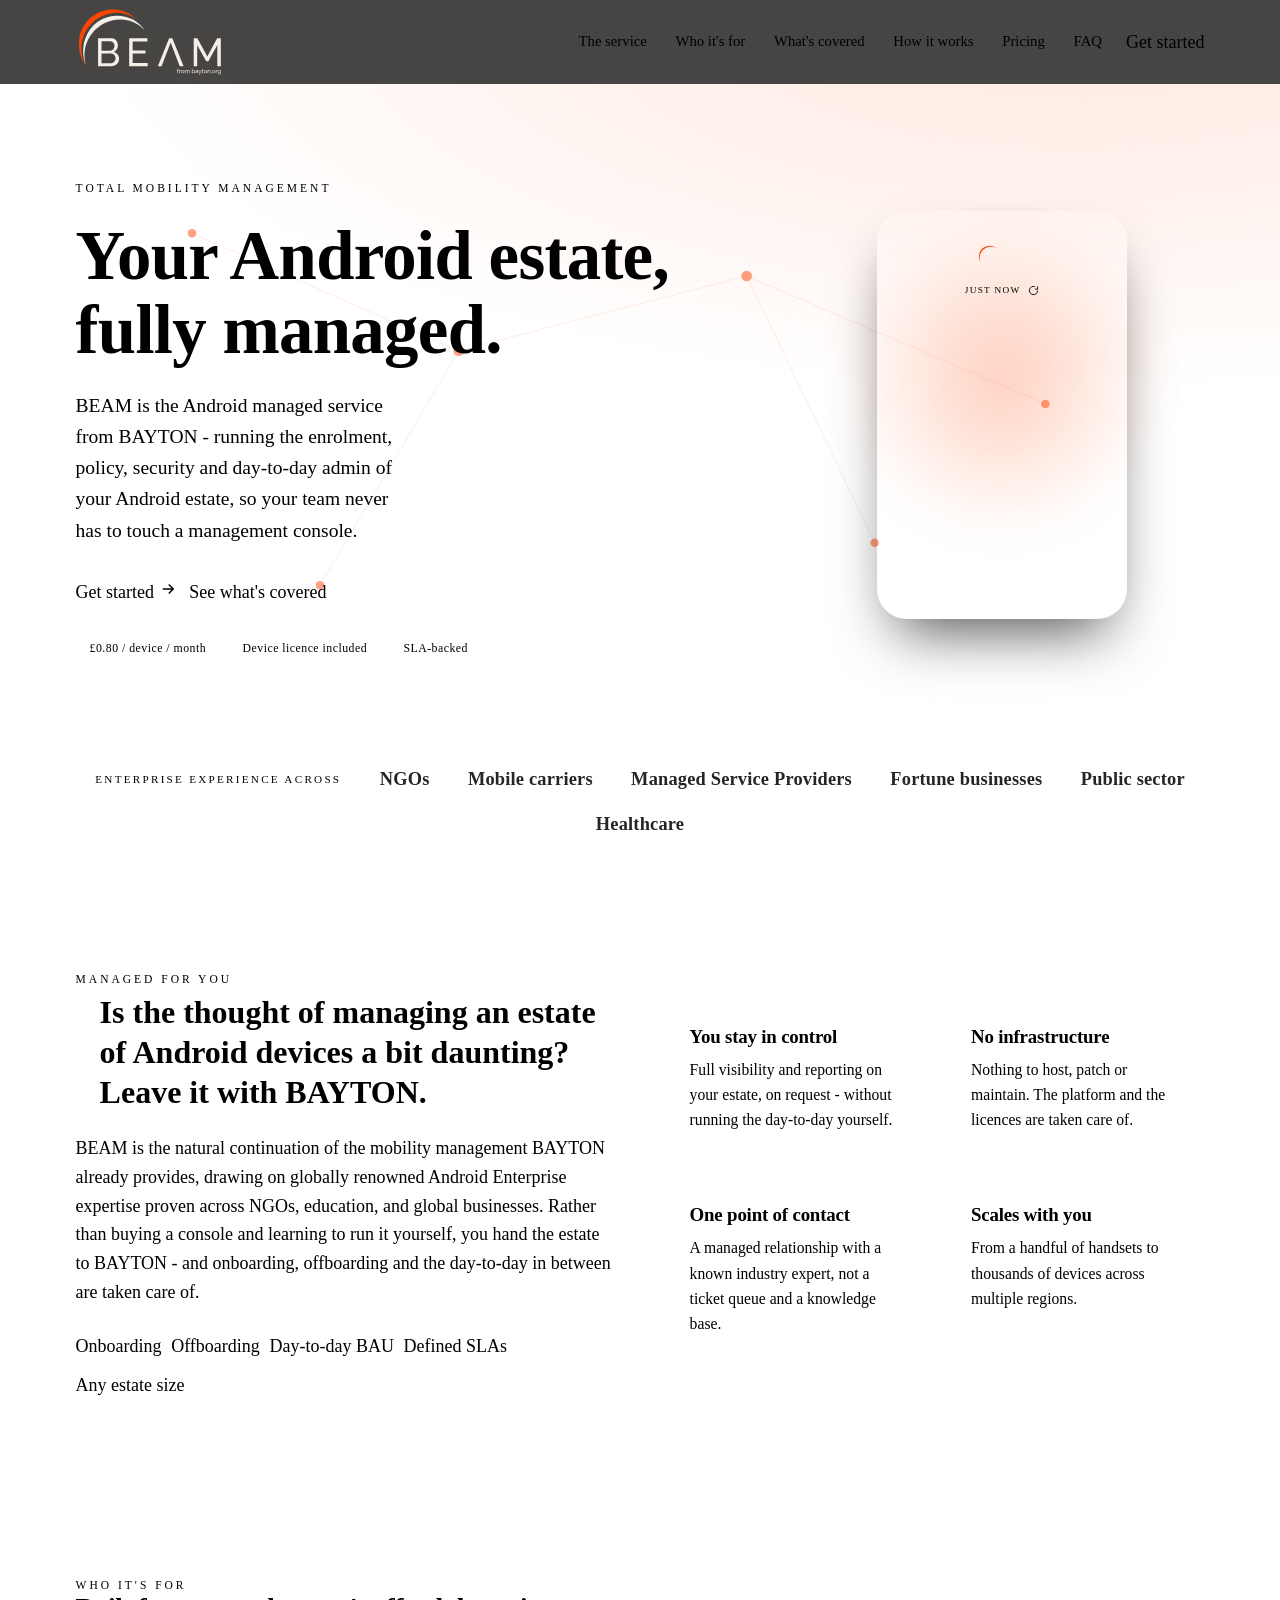
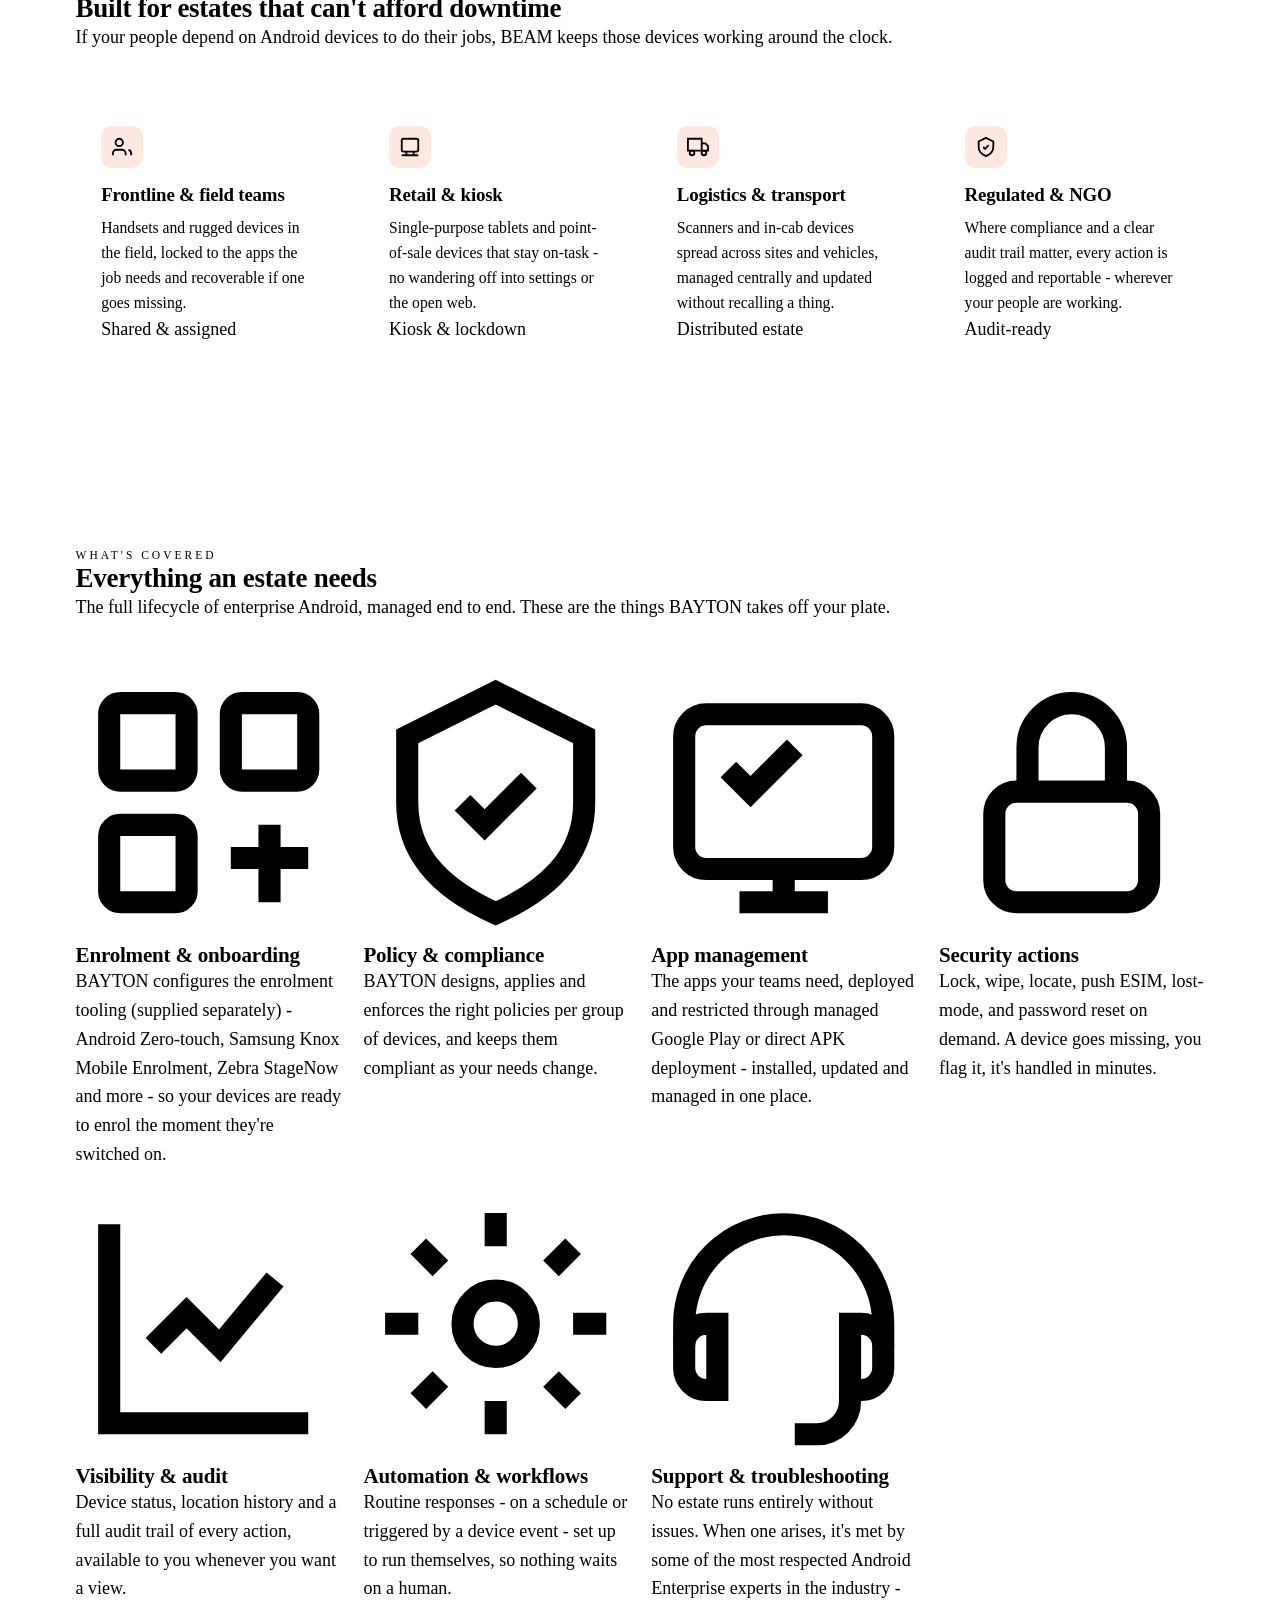
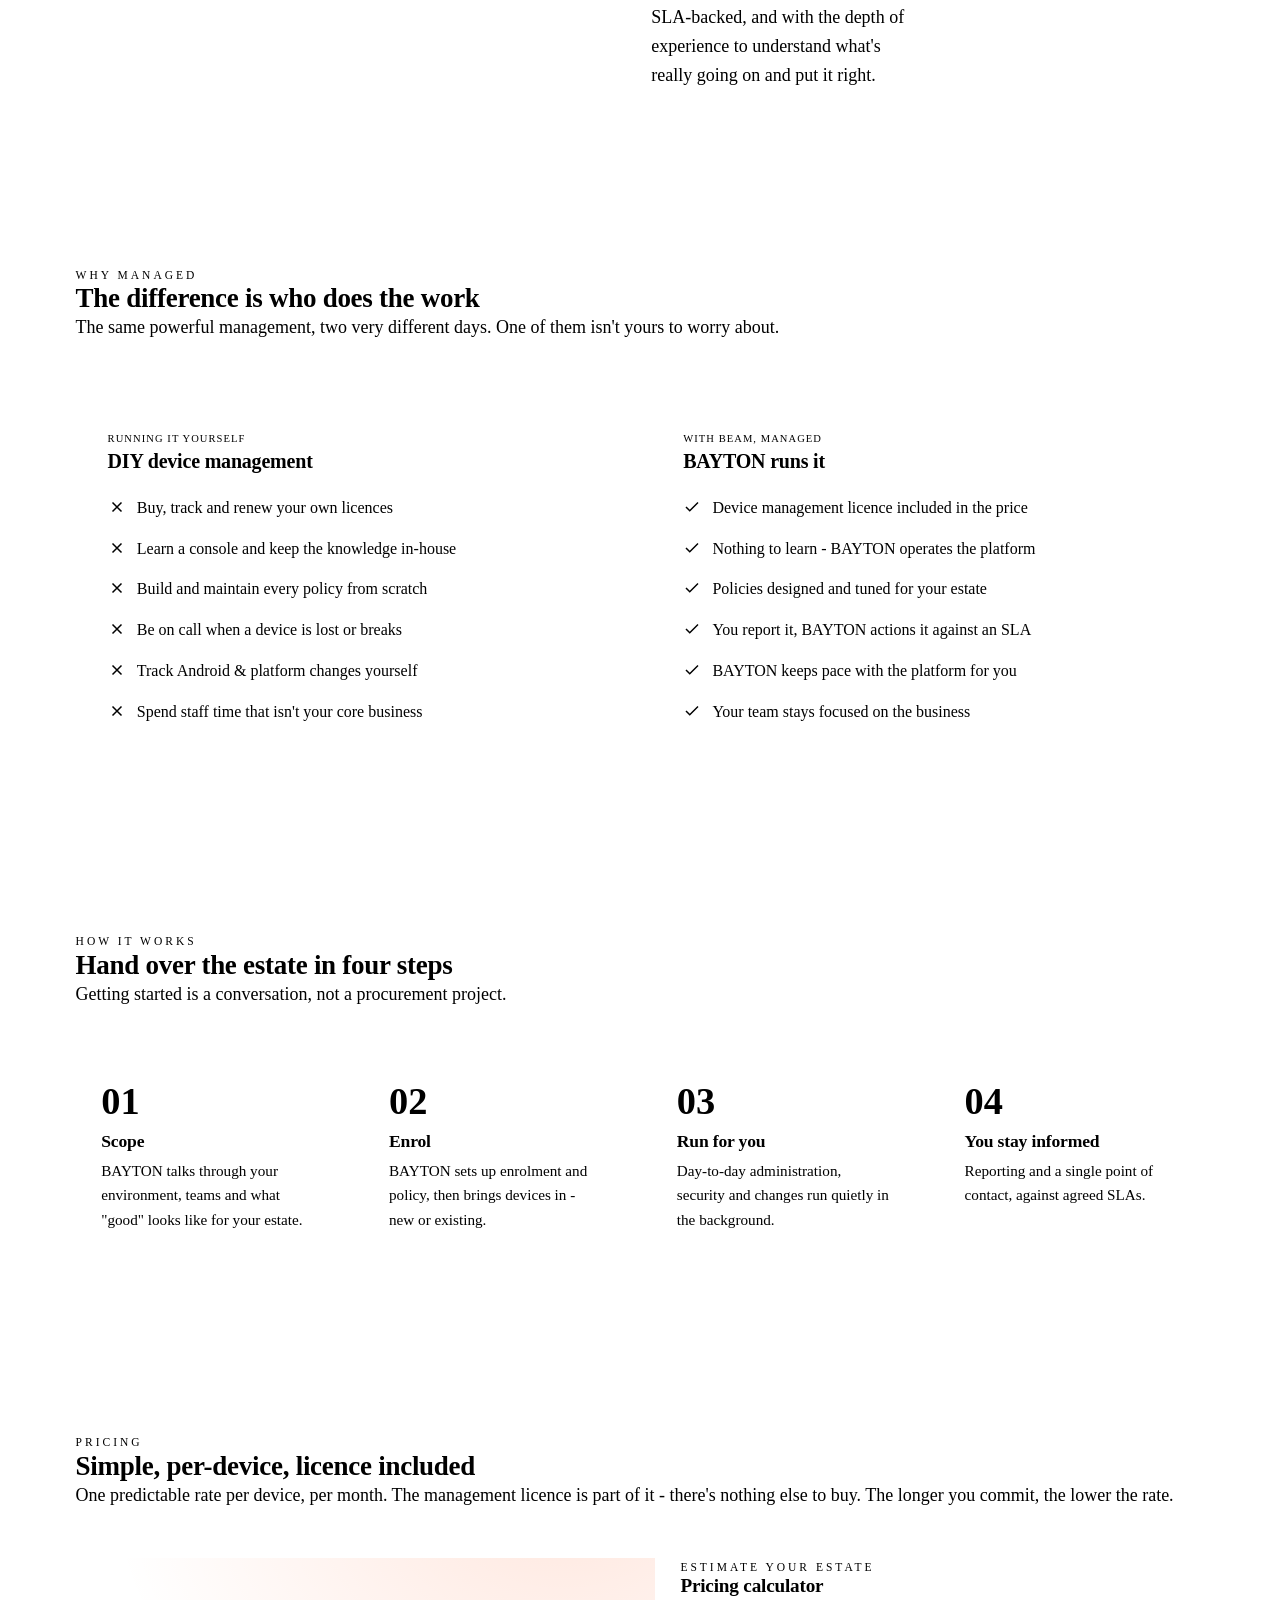
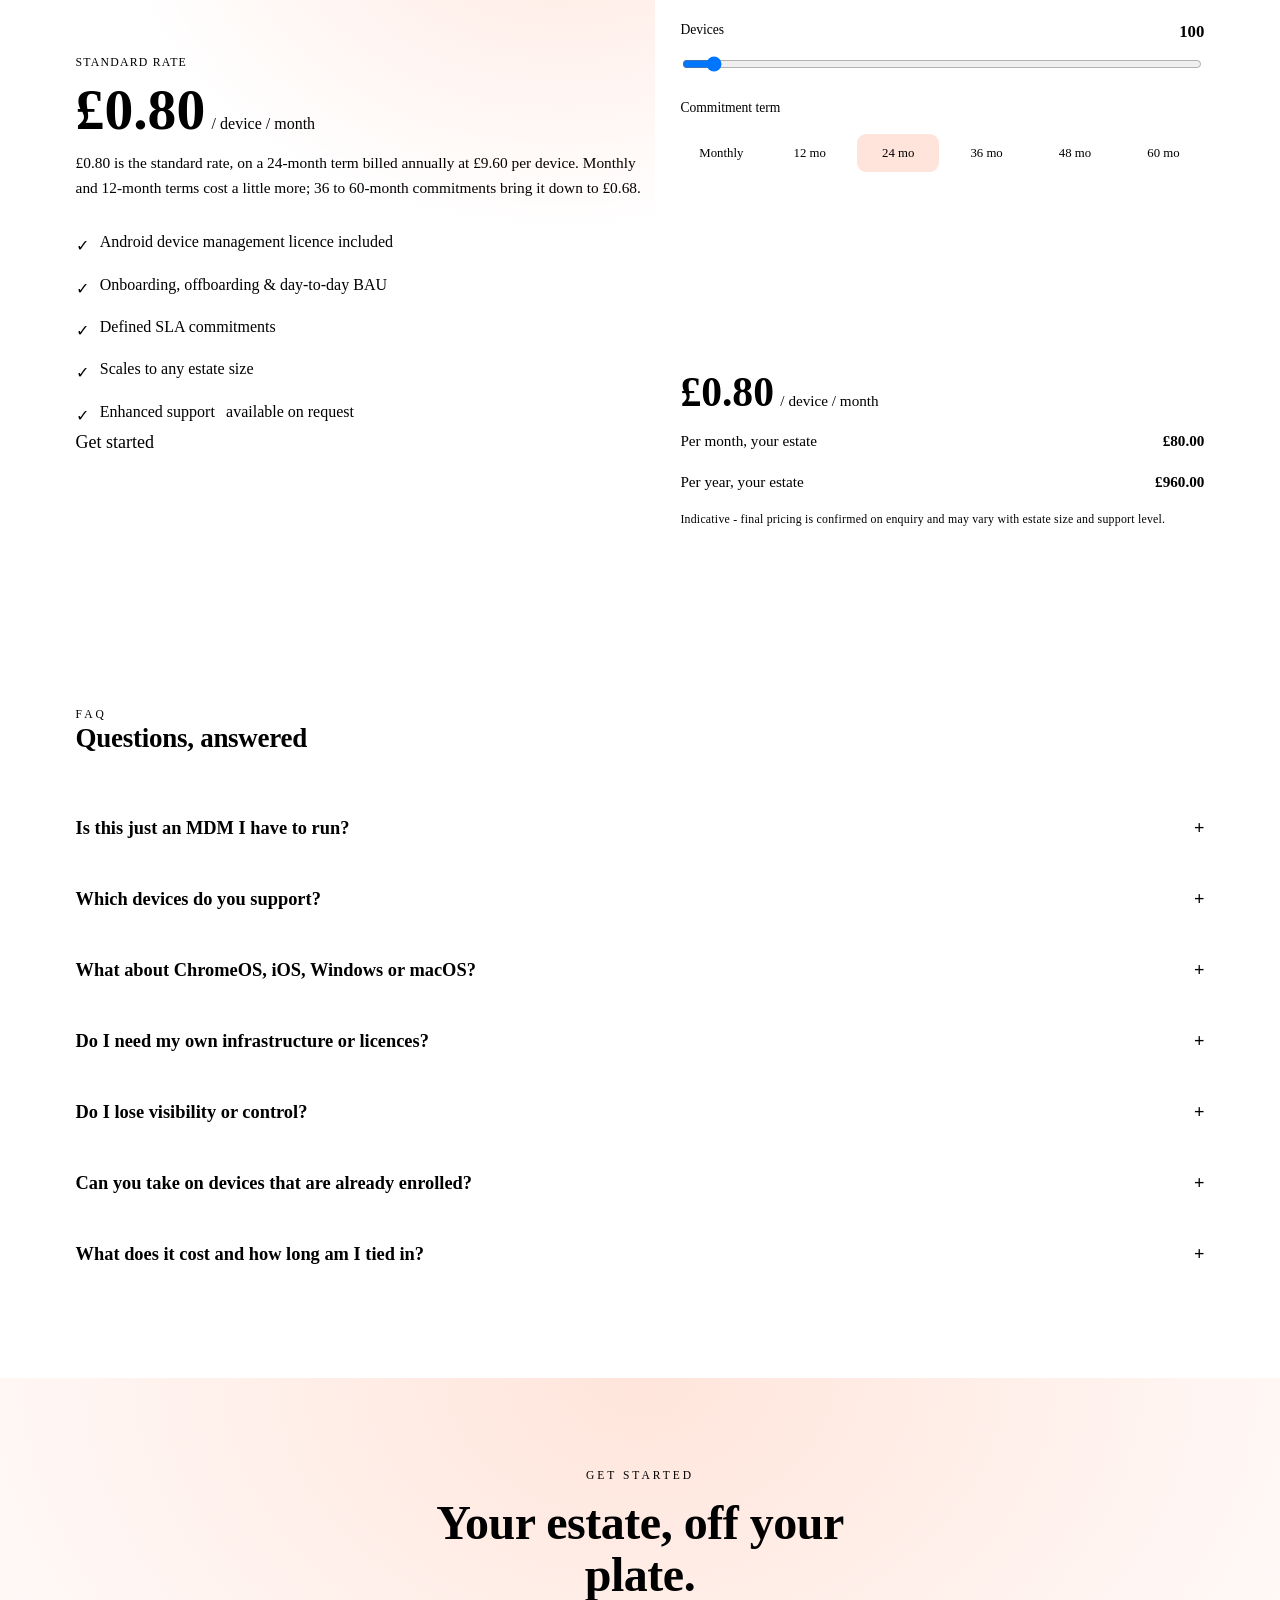
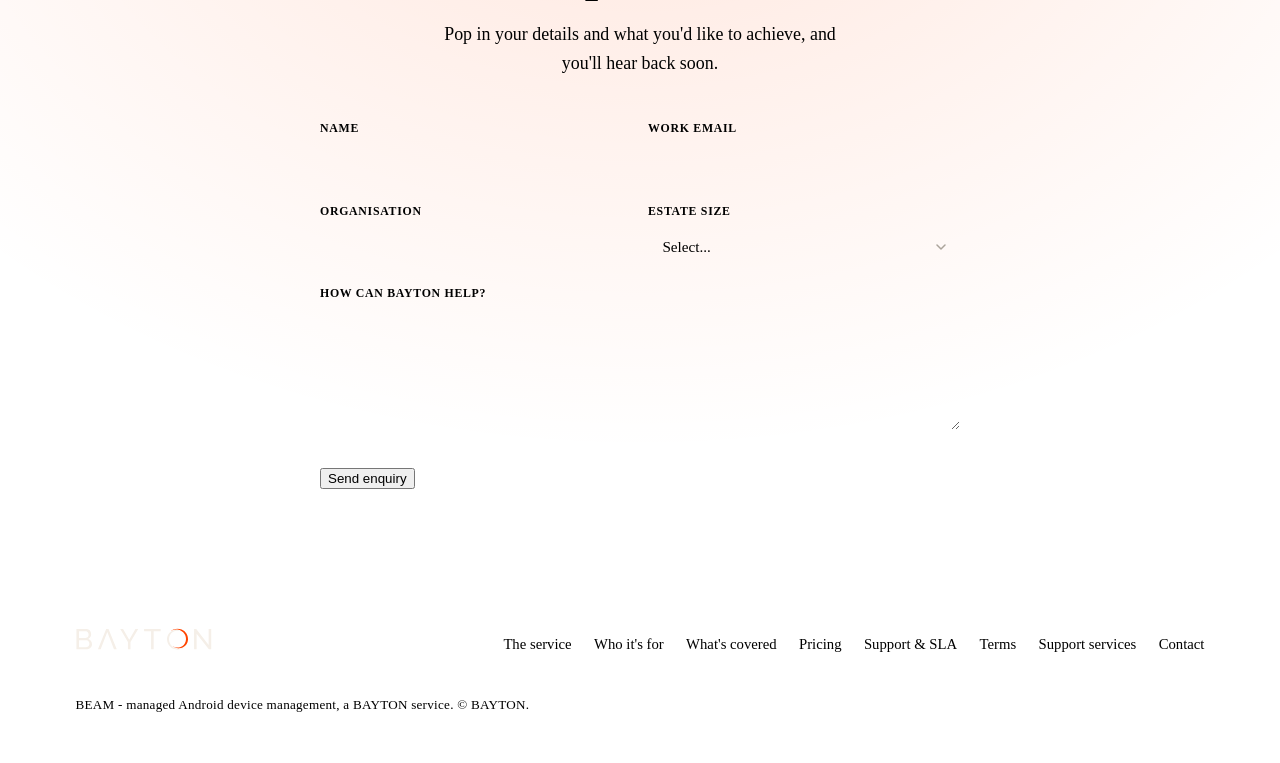
==== commit e0db0599: "Migrate BEAM to Bayton Design v2 canonical class names Rename the legacy DS aliases used during adop" ====
--- a/index.html
+++ b/index.html
@@ -38,7 +38,7 @@
       <a class="link" href="#how">How it works</a>
       <a class="link" href="#pricing">Pricing</a>
       <a class="link" href="#faq">FAQ</a>
-      <a class="btn btn-primary nav-cta" href="#contact">Get started</a>
+      <a class="button primary nav-cta" href="#contact">Get started</a>
     </nav>
     <button class="menu-btn" id="menubtn" aria-label="Menu" aria-expanded="false">☰</button>
   </div>
@@ -77,9 +77,9 @@
         <h1>Your Android estate,<br><span class="accent">fully managed.</span></h1>
         <p class="lede">BEAM is the Android managed service from BAYTON - running the enrolment, policy, security and day-to-day admin of your Android estate, so your team never has to touch a management console.</p>
         <div class="hero-cta">
-          <a class="btn btn-primary lg" href="#contact">Get started
+          <a class="button primary lg" href="#contact">Get started
             <svg viewBox="0 0 24 24" fill="none" stroke="currentColor" stroke-width="2"><path d="M5 12h14M13 6l6 6-6 6"/></svg></a>
-          <a class="btn btn-ghost lg" href="#coverage">See what's covered</a>
+          <a class="button ghost lg" href="#coverage">See what's covered</a>
         </div>
         <div class="hero-meta">
           <span><span class="dot"></span>£0.80 / device / month</span>
@@ -140,19 +140,19 @@
         <blockquote>Is the thought of managing an estate of Android devices a bit daunting? Leave it with BAYTON.</blockquote>
         <p class="sub">BEAM is the natural continuation of the mobility management BAYTON already provides, drawing on globally renowned Android Enterprise expertise proven across NGOs, education, and global businesses. Rather than buying a console and learning to run it yourself, you hand the estate to BAYTON - and onboarding, offboarding and the day-to-day in between are taken care of.</p>
         <div class="pill-row">
-          <span class="pill lg neutral">Onboarding</span>
-          <span class="pill lg neutral">Offboarding</span>
-          <span class="pill lg neutral">Day-to-day BAU</span>
-          <span class="pill lg neutral">Defined SLAs</span>
-          <span class="pill lg neutral">Any estate size</span>
+          <span class="label-chip pill lg sentence-case">Onboarding</span>
+          <span class="label-chip pill lg sentence-case">Offboarding</span>
+          <span class="label-chip pill lg sentence-case">Day-to-day BAU</span>
+          <span class="label-chip pill lg sentence-case">Defined SLAs</span>
+          <span class="label-chip pill lg sentence-case">Any estate size</span>
         </div>
       </div>
       <div>
         <div class="cards two" style="margin-top:0">
-          <div class="card"><h3>You stay in control</h3><p>Full visibility and reporting on your estate, on request - without running the day-to-day yourself.</p></div>
-          <div class="card"><h3>No infrastructure</h3><p>Nothing to host, patch or maintain. The platform and the licences are taken care of.</p></div>
-          <div class="card"><h3>One point of contact</h3><p>A managed relationship with a known industry expert, not a ticket queue and a knowledge base.</p></div>
-          <div class="card"><h3>Scales with you</h3><p>From a handful of handsets to thousands of devices across multiple regions.</p></div>
+          <div class="b-card"><h3>You stay in control</h3><p>Full visibility and reporting on your estate, on request - without running the day-to-day yourself.</p></div>
+          <div class="b-card"><h3>No infrastructure</h3><p>Nothing to host, patch or maintain. The platform and the licences are taken care of.</p></div>
+          <div class="b-card"><h3>One point of contact</h3><p>A managed relationship with a known industry expert, not a ticket queue and a knowledge base.</p></div>
+          <div class="b-card"><h3>Scales with you</h3><p>From a handful of handsets to thousands of devices across multiple regions.</p></div>
         </div>
       </div>
     </div>
@@ -167,29 +167,29 @@
         <p>If your people depend on Android devices to do their jobs, BEAM keeps those devices working around the clock.</p>
       </div>
       <div class="cards four">
-        <div class="card reveal">
+        <div class="b-card reveal">
           <div class="ic"><svg viewBox="0 0 24 24" fill="none" stroke="currentColor" stroke-width="2"><path d="M16 21v-2a4 4 0 0 0-4-4H6a4 4 0 0 0-4 4v2"/><circle cx="9" cy="7" r="4"/><path d="M22 21v-2a4 4 0 0 0-3-3.87"/></svg></div>
           <h3>Frontline &amp; field teams</h3>
           <p>Handsets and rugged devices in the field, locked to the apps the job needs and recoverable if one goes missing.</p>
-          <span class="tag micro outline">Shared &amp; assigned</span>
-        </div>
-        <div class="card reveal">
+          <span class="label-chip tag micro outline">Shared &amp; assigned</span>
+        </div>
+        <div class="b-card reveal">
           <div class="ic"><svg viewBox="0 0 24 24" fill="none" stroke="currentColor" stroke-width="2"><rect x="3" y="3" width="18" height="14" rx="2"/><path d="M3 21h18M8 17v4M16 17v4"/></svg></div>
           <h3>Retail &amp; kiosk</h3>
           <p>Single-purpose tablets and point-of-sale devices that stay on-task - no wandering off into settings or the open web.</p>
-          <span class="tag micro outline">Kiosk &amp; lockdown</span>
-        </div>
-        <div class="card reveal">
+          <span class="label-chip tag micro outline">Kiosk &amp; lockdown</span>
+        </div>
+        <div class="b-card reveal">
           <div class="ic"><svg viewBox="0 0 24 24" fill="none" stroke="currentColor" stroke-width="2"><path d="M1 3h15v13H1zM16 8h4l3 3v5h-7"/><circle cx="5.5" cy="18.5" r="2.5"/><circle cx="18.5" cy="18.5" r="2.5"/></svg></div>
           <h3>Logistics &amp; transport</h3>
           <p>Scanners and in-cab devices spread across sites and vehicles, managed centrally and updated without recalling a thing.</p>
-          <span class="tag micro outline">Distributed estate</span>
-        </div>
-        <div class="card reveal">
+          <span class="label-chip tag micro outline">Distributed estate</span>
+        </div>
+        <div class="b-card reveal">
           <div class="ic"><svg viewBox="0 0 24 24" fill="none" stroke="currentColor" stroke-width="2"><path d="M12 2l8 4v6c0 5-3.5 8-8 10-4.5-2-8-5-8-10V6z"/><path d="M9 12l2 2 4-4"/></svg></div>
           <h3>Regulated &amp; NGO</h3>
           <p>Where compliance and a clear audit trail matter, every action is logged and reportable - wherever your people are working.</p>
-          <span class="tag micro outline">Audit-ready</span>
+          <span class="label-chip tag micro outline">Audit-ready</span>
         </div>
       </div>
     </div>
@@ -203,39 +203,39 @@
         <h2>Everything an estate needs</h2>
         <p>The full lifecycle of enterprise Android, managed end to end. These are the things BAYTON takes off your plate.</p>
       </div>
-      <div class="bento">
-        <div class="bento-tile span-2 reveal">
-          <div class="ic"><svg viewBox="0 0 24 24" fill="none" stroke="currentColor" stroke-width="2"><rect x="3" y="3" width="7" height="7" rx="1"/><rect x="14" y="3" width="7" height="7" rx="1"/><rect x="3" y="14" width="7" height="7" rx="1"/><path d="M14 17h7M17.5 14v7"/></svg></div>
+      <div class="bento-grid">
+        <div class="feature-tile span-2 reveal">
+          <div class="feature-icon"><svg viewBox="0 0 24 24" fill="none" stroke="currentColor" stroke-width="2"><rect x="3" y="3" width="7" height="7" rx="1"/><rect x="14" y="3" width="7" height="7" rx="1"/><rect x="3" y="14" width="7" height="7" rx="1"/><path d="M14 17h7M17.5 14v7"/></svg></div>
           <h3>Enrolment &amp; onboarding</h3>
           <p>BAYTON configures the enrolment tooling (supplied separately) - Android Zero-touch, Samsung Knox Mobile Enrolment, Zebra StageNow and more - so your devices are ready to enrol the moment they're switched on.</p>
         </div>
-        <div class="bento-tile reveal">
-          <div class="ic"><svg viewBox="0 0 24 24" fill="none" stroke="currentColor" stroke-width="2"><path d="M12 2l8 4v6c0 5-3.5 8-8 10-4.5-2-8-5-8-10V6z"/><path d="M9 12l2 2 4-4"/></svg></div>
+        <div class="feature-tile reveal">
+          <div class="feature-icon"><svg viewBox="0 0 24 24" fill="none" stroke="currentColor" stroke-width="2"><path d="M12 2l8 4v6c0 5-3.5 8-8 10-4.5-2-8-5-8-10V6z"/><path d="M9 12l2 2 4-4"/></svg></div>
           <h3>Policy &amp; compliance</h3>
           <p>BAYTON designs, applies and enforces the right policies per group of devices, and keeps them compliant as your needs change.</p>
         </div>
-        <div class="bento-tile reveal">
-          <div class="ic"><svg viewBox="0 0 24 24" fill="none" stroke="currentColor" stroke-width="2"><rect x="3" y="4" width="18" height="14" rx="2"/><path d="M8 21h8M12 18v3"/><path d="M7 9l2 2 4-4"/></svg></div>
+        <div class="feature-tile reveal">
+          <div class="feature-icon"><svg viewBox="0 0 24 24" fill="none" stroke="currentColor" stroke-width="2"><rect x="3" y="4" width="18" height="14" rx="2"/><path d="M8 21h8M12 18v3"/><path d="M7 9l2 2 4-4"/></svg></div>
           <h3>App management</h3>
           <p>The apps your teams need, deployed and restricted through managed Google Play or direct APK deployment - installed, updated and managed in one place.</p>
         </div>
-        <div class="bento-tile reveal">
-          <div class="ic"><svg viewBox="0 0 24 24" fill="none" stroke="currentColor" stroke-width="2"><rect x="5" y="11" width="14" height="10" rx="2"/><path d="M8 11V7a4 4 0 0 1 8 0v4"/></svg></div>
+        <div class="feature-tile reveal">
+          <div class="feature-icon"><svg viewBox="0 0 24 24" fill="none" stroke="currentColor" stroke-width="2"><rect x="5" y="11" width="14" height="10" rx="2"/><path d="M8 11V7a4 4 0 0 1 8 0v4"/></svg></div>
           <h3>Security actions</h3>
           <p>Lock, wipe, locate, push ESIM, lost-mode, and password reset on demand. A device goes missing, you flag it, it's handled in minutes.</p>
         </div>
-        <div class="bento-tile reveal">
-          <div class="ic"><svg viewBox="0 0 24 24" fill="none" stroke="currentColor" stroke-width="2"><path d="M3 3v18h18"/><path d="M7 14l3-3 3 3 5-6"/></svg></div>
+        <div class="feature-tile reveal">
+          <div class="feature-icon"><svg viewBox="0 0 24 24" fill="none" stroke="currentColor" stroke-width="2"><path d="M3 3v18h18"/><path d="M7 14l3-3 3 3 5-6"/></svg></div>
           <h3>Visibility &amp; audit</h3>
           <p>Device status, location history and a full audit trail of every action, available to you whenever you want a view.</p>
         </div>
-        <div class="bento-tile span-2 reveal">
-          <div class="ic"><svg viewBox="0 0 24 24" fill="none" stroke="currentColor" stroke-width="2"><circle cx="12" cy="12" r="3"/><path d="M12 2v3M12 19v3M2 12h3M19 12h3M5 5l2 2M17 17l2 2M19 5l-2 2M7 17l-2 2"/></svg></div>
+        <div class="feature-tile span-2 reveal">
+          <div class="feature-icon"><svg viewBox="0 0 24 24" fill="none" stroke="currentColor" stroke-width="2"><circle cx="12" cy="12" r="3"/><path d="M12 2v3M12 19v3M2 12h3M19 12h3M5 5l2 2M17 17l2 2M19 5l-2 2M7 17l-2 2"/></svg></div>
           <h3>Automation &amp; workflows</h3>
           <p>Routine responses - on a schedule or triggered by a device event - set up to run themselves, so nothing waits on a human.</p>
         </div>
-        <div class="bento-tile span-full highlight reveal">
-          <div class="ic"><svg viewBox="0 0 24 24" fill="none" stroke="currentColor" stroke-width="2"><path d="M3 14v-2a9 9 0 0 1 18 0v2"/><path d="M21 16a2 2 0 0 1-2 2h-1v-6h1a2 2 0 0 1 2 2z"/><path d="M3 16a2 2 0 0 0 2 2h1v-6H5a2 2 0 0 0-2 2z"/><path d="M18 18v1a3 3 0 0 1-3 3h-2"/></svg></div>
+        <div class="feature-tile span-full highlight reveal">
+          <div class="feature-icon"><svg viewBox="0 0 24 24" fill="none" stroke="currentColor" stroke-width="2"><path d="M3 14v-2a9 9 0 0 1 18 0v2"/><path d="M21 16a2 2 0 0 1-2 2h-1v-6h1a2 2 0 0 1 2 2z"/><path d="M3 16a2 2 0 0 0 2 2h1v-6H5a2 2 0 0 0-2 2z"/><path d="M18 18v1a3 3 0 0 1-3 3h-2"/></svg></div>
           <h3>Support &amp; troubleshooting</h3>
           <p>No estate runs entirely without issues. When one arises, it's met by some of the most respected Android Enterprise experts in the industry - SLA-backed, and with the depth of experience to understand what's really going on and put it right.</p>
         </div>
@@ -312,14 +312,14 @@
           <span class="from">Standard rate</span>
           <div class="price"><span class="big">£0.80</span><span class="per">/ device / month</span></div>
           <p class="price-note">£0.80 is the standard rate, on a 24-month term billed annually at £9.60 per device. Monthly and 12-month terms cost a little more; 36 to 60-month commitments bring it down to £0.68.</p>
-          <ul class="incl">
+          <ul class="feature-list">
             <li><span class="feature-marker">✓</span> Android device management licence included</li>
             <li><span class="feature-marker">✓</span> Onboarding, offboarding &amp; day-to-day BAU</li>
             <li><span class="feature-marker">✓</span> <a href="/sla">Defined SLA commitments</a></li>
             <li><span class="feature-marker">✓</span> Scales to any estate size</li>
             <li><span class="feature-marker">✓</span> <a href="/sla">Enhanced support</a> available on request</li>
           </ul>
-          <a class="btn btn-primary lg" href="#contact">Get started</a>
+          <a class="button primary lg" href="#contact">Get started</a>
         </div>
 
         <div class="calc surface-card reveal" id="calc">
@@ -426,7 +426,7 @@
         </div>
         <input type="text" name="website" class="cf-hp" tabindex="-1" autocomplete="off" aria-hidden="true">
         <div class="cf-actions">
-          <button type="submit" class="btn btn-primary lg">Send enquiry</button>
+          <button type="submit" class="button primary lg">Send enquiry</button>
         </div>
         <p class="cf-msg" id="cf-msg" role="status" aria-live="polite"></p>
       </form>
--- a/styles.css
+++ b/styles.css
@@ -27,9 +27,9 @@
   /* Scroll progress */
   #progress{position:fixed;top:0;left:0;height:2px;width:0;background:linear-gradient(90deg,var(--accent-lo),var(--accent),var(--accent-2));z-index:60;transition:width .1s linear}
 
-  /* Buttons now use DS .btn / .btn-primary / .btn-ghost (prominent CTAs add .lg).
-     Only inline-SVG icon sizing stays ours (DS sizes .button-arrow, not bare svg). */
-  .btn svg{width:18px;height:18px;flex:none}
+  /* Buttons use DS .button / .button.primary / .button.ghost (prominent CTAs add
+     .lg). Only inline-SVG icon sizing stays ours (DS sizes .button-arrow). */
+  .button svg{width:18px;height:18px;flex:none}
 
   /* Nav */
   header.nav{position:sticky;top:0;z-index:40;
@@ -118,24 +118,26 @@
   .band blockquote{margin:0;font-family:var(--display);font-weight:600;font-size:clamp(1.5rem,2.6vw,2rem);
     line-height:1.25;border-left:4px solid var(--accent);padding-left:1.5rem}
   .band .sub{color:var(--ink-dim);margin-top:1.4rem}
-  /* Band pills now use DS .pill.lg.neutral (padded, rounded, sentence case);
-     only the row layout is ours. */
+  /* Band pills use DS .label-chip.pill.lg.sentence-case (padded, rounded, sentence
+     case); only the row layout is ours. */
   .pill-row{display:flex;flex-wrap:wrap;gap:.6rem;margin-top:1.6rem}
 
   /* Cards */
   .cards{display:grid;grid-template-columns:repeat(3,1fr);gap:1.4rem;margin-top:3rem}
   .cards.two{grid-template-columns:1fr 1fr}
   .cards.four{grid-template-columns:repeat(4,1fr)}
-  .card{background:var(--surface);border:1px solid var(--line);border-radius:16px;padding:1.6rem;
+  /* .b-card: BEAM's bespoke feature card (tighter than DS .surface-card; named off
+     the DS .card alias so the DS namespace stays clean). */
+  .b-card{background:var(--surface);border:1px solid var(--line);border-radius:16px;padding:1.6rem;
     transition:transform .15s var(--ease),border-color .15s}
-  .card:hover{transform:translateY(-3px);border-color:var(--line-2)}
-  .card .ic{width:42px;height:42px;border-radius:11px;background:rgba(255,69,0,.12);color:var(--accent);
+  .b-card:hover{transform:translateY(-3px);border-color:var(--line-2)}
+  .b-card .ic{width:42px;height:42px;border-radius:11px;background:rgba(255,69,0,.12);color:var(--accent);
     display:flex;align-items:center;justify-content:center;margin-bottom:1.1rem}
-  .card .ic svg{width:22px;height:22px}
-  .card h3{font-size:1.18rem;font-weight:700}
-  .card p{color:var(--ink-dim);margin-top:.6rem;font-size:.98rem}
-  /* Card chips now use DS .tag.micro.outline; only the top spacing is ours. */
-  .card .tag{margin-top:1rem}
+  .b-card .ic svg{width:22px;height:22px}
+  .b-card h3{font-size:1.18rem;font-weight:700}
+  .b-card p{color:var(--ink-dim);margin-top:.6rem;font-size:.98rem}
+  /* Card chips use DS .label-chip.tag.micro.outline; only the top spacing is ours. */
+  .b-card .label-chip{margin-top:1rem}
 
   /* Comparison */
   .compare{display:grid;grid-template-columns:1fr 1fr;gap:1.4rem;margin-top:3rem}
@@ -158,11 +160,11 @@
   .step p{color:var(--ink-dim);margin-top:.5rem;font-size:.95rem}
 
   /* Support bento */
-  .bento{display:grid;grid-template-columns:repeat(4,1fr);gap:1.4rem;margin-top:3rem}
-  /* Tiles now use DS .bento-tile (+ .span-2 / .span-full / .highlight) and its
-     .ic chip. Our icons are outline strokes, so cancel DS's new fill:currentColor
-     (DS sizes them to 22px); everything else is DS. */
-  .bento .ic svg{fill:none}
+  .bento-grid{display:grid;grid-template-columns:repeat(4,1fr);gap:1.4rem;margin-top:3rem}
+  /* Tiles use DS .feature-tile (+ .span-2 / .span-full / .highlight) and its
+     .feature-icon chip. Our icons are outline strokes, so cancel DS's
+     fill:currentColor (DS sizes them to 22px); everything else is DS. */
+  .bento-grid .feature-icon svg{fill:none}
 
   /* Pricing + calculator */
   .pricing-grid{display:grid;grid-template-columns:1.05fr .95fr;gap:1.6rem;margin-top:3rem;align-items:stretch}
@@ -174,9 +176,12 @@
   .price .per{color:var(--ink-dim);font-size:1rem}
   .price-note{color:var(--ink-dim);margin-top:.8rem;font-size:.96rem}
   /* scoped to out-specify DS's .price-card ul (which forces display:grid) */
-  .price-card .incl{list-style:none;padding:0;margin:1.8rem 0 0;display:flex;flex-direction:column;gap:.8rem}
-  .incl li{display:flex;align-items:flex-start;gap:.7rem;font-size:1rem}
-  .price-card .btn{margin-top:2rem;width:100%;justify-content:center}
+  .price-card .feature-list{list-style:none;padding:0;margin:1.8rem 0 0;display:flex;flex-direction:column;gap:.8rem}
+  .feature-list li{display:flex;align-items:flex-start;gap:.7rem;font-size:1rem}
+  /* centre DS .feature-marker (18px box) on the first text line, matching the
+     old text-tick alignment (top-aligned in a taller line otherwise sits high) */
+  .feature-list li .feature-marker{margin-top:.25rem}
+  .price-card .button{margin-top:2rem;width:100%;justify-content:center}
 
   /* Calc container now uses DS .surface-card; keep flex column so .calc-out can
      push to the bottom. Eyebrow uses DS .eyebrow; the bar uses DS .input-range. */
@@ -282,7 +287,7 @@
     .cards,.cards.four{grid-template-columns:1fr 1fr}
     .compare{grid-template-columns:1fr}
     .steps{grid-template-columns:1fr 1fr}
-    .bento{grid-template-columns:repeat(2,1fr)}
+    .bento-grid{grid-template-columns:repeat(2,1fr)}
   }
   @media (max-width:960px){
     .nav-links{display:none}
@@ -297,8 +302,8 @@
     body{font-size:17px}
     .brand img{height:48px}
     .cards,.cards.two,.cards.four,.steps{grid-template-columns:1fr}
-    .bento{grid-template-columns:1fr}
-    .bento-tile.span-2,.bento-tile.span-full{grid-column:auto}
+    .bento-grid{grid-template-columns:1fr}
+    .feature-tile.span-2,.feature-tile.span-full{grid-column:auto}
     section{padding:4rem 0}
   }
   @media (prefers-reduced-motion:reduce){
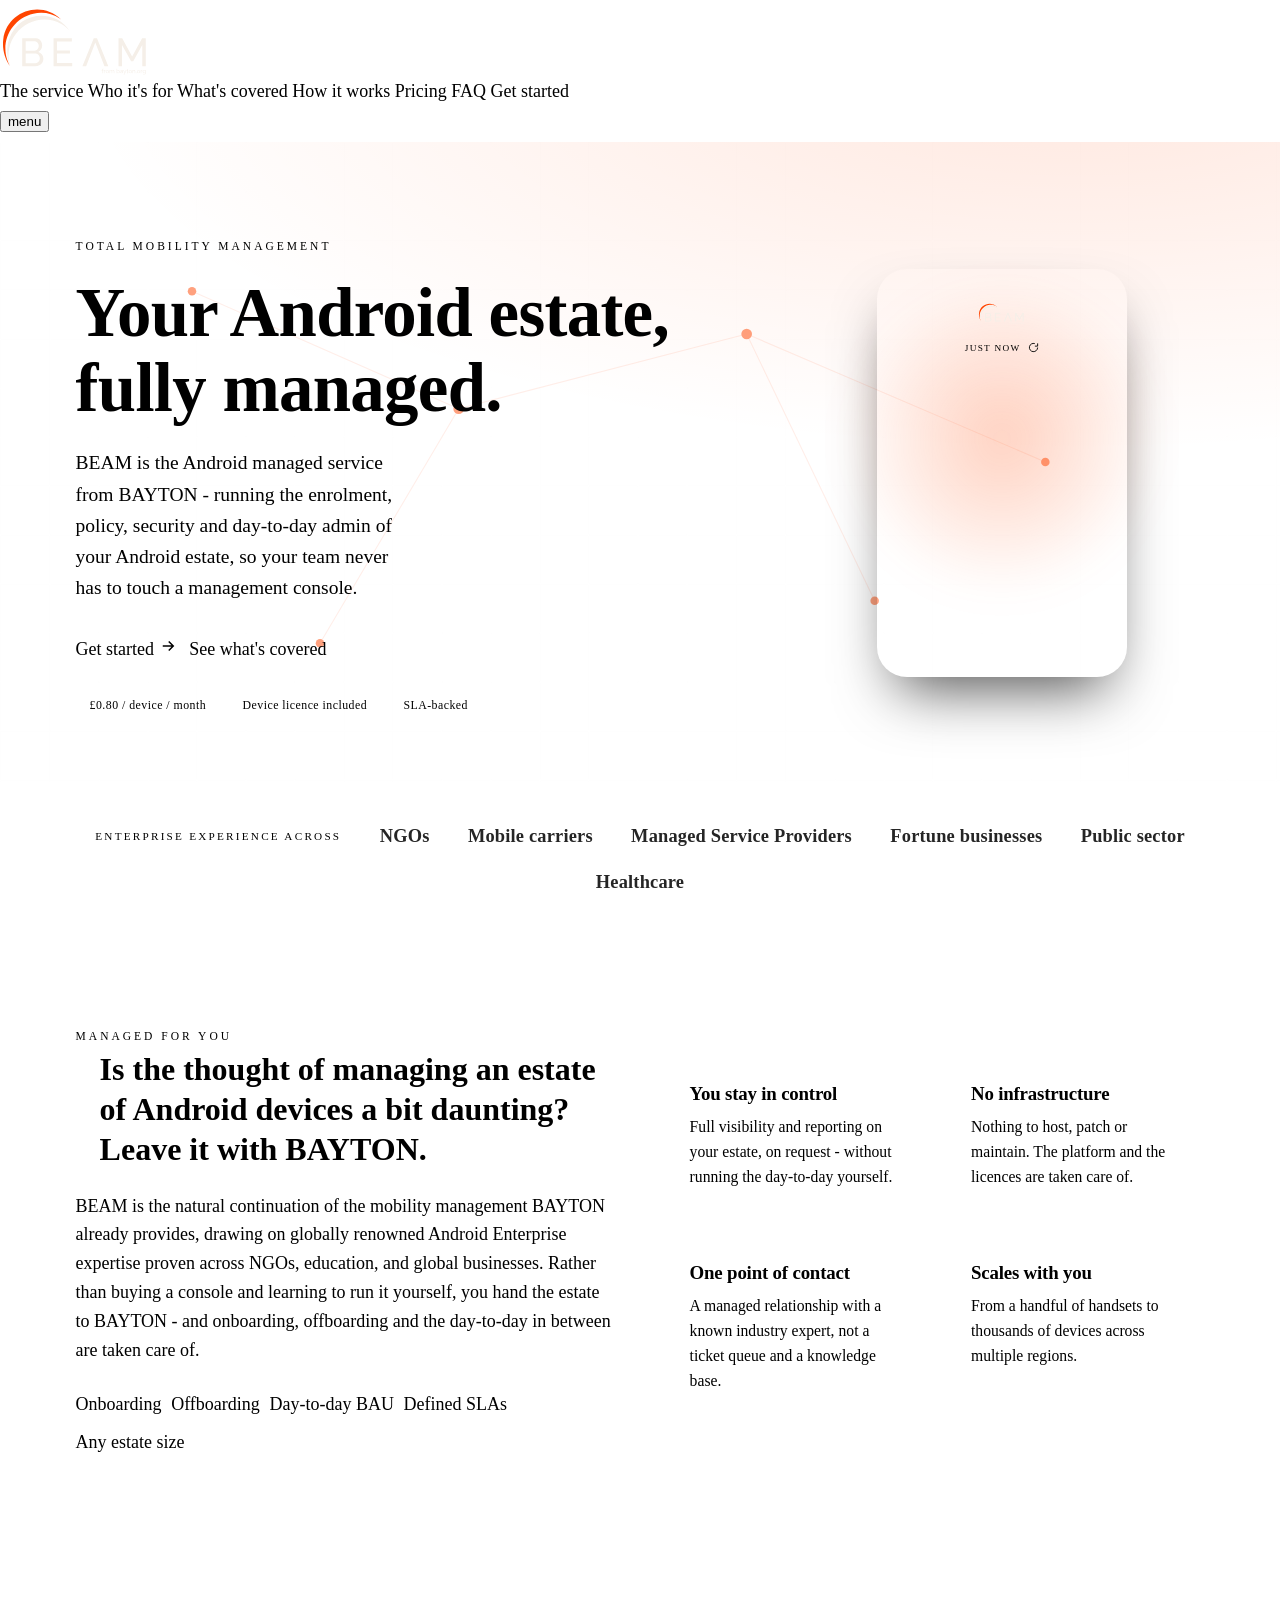
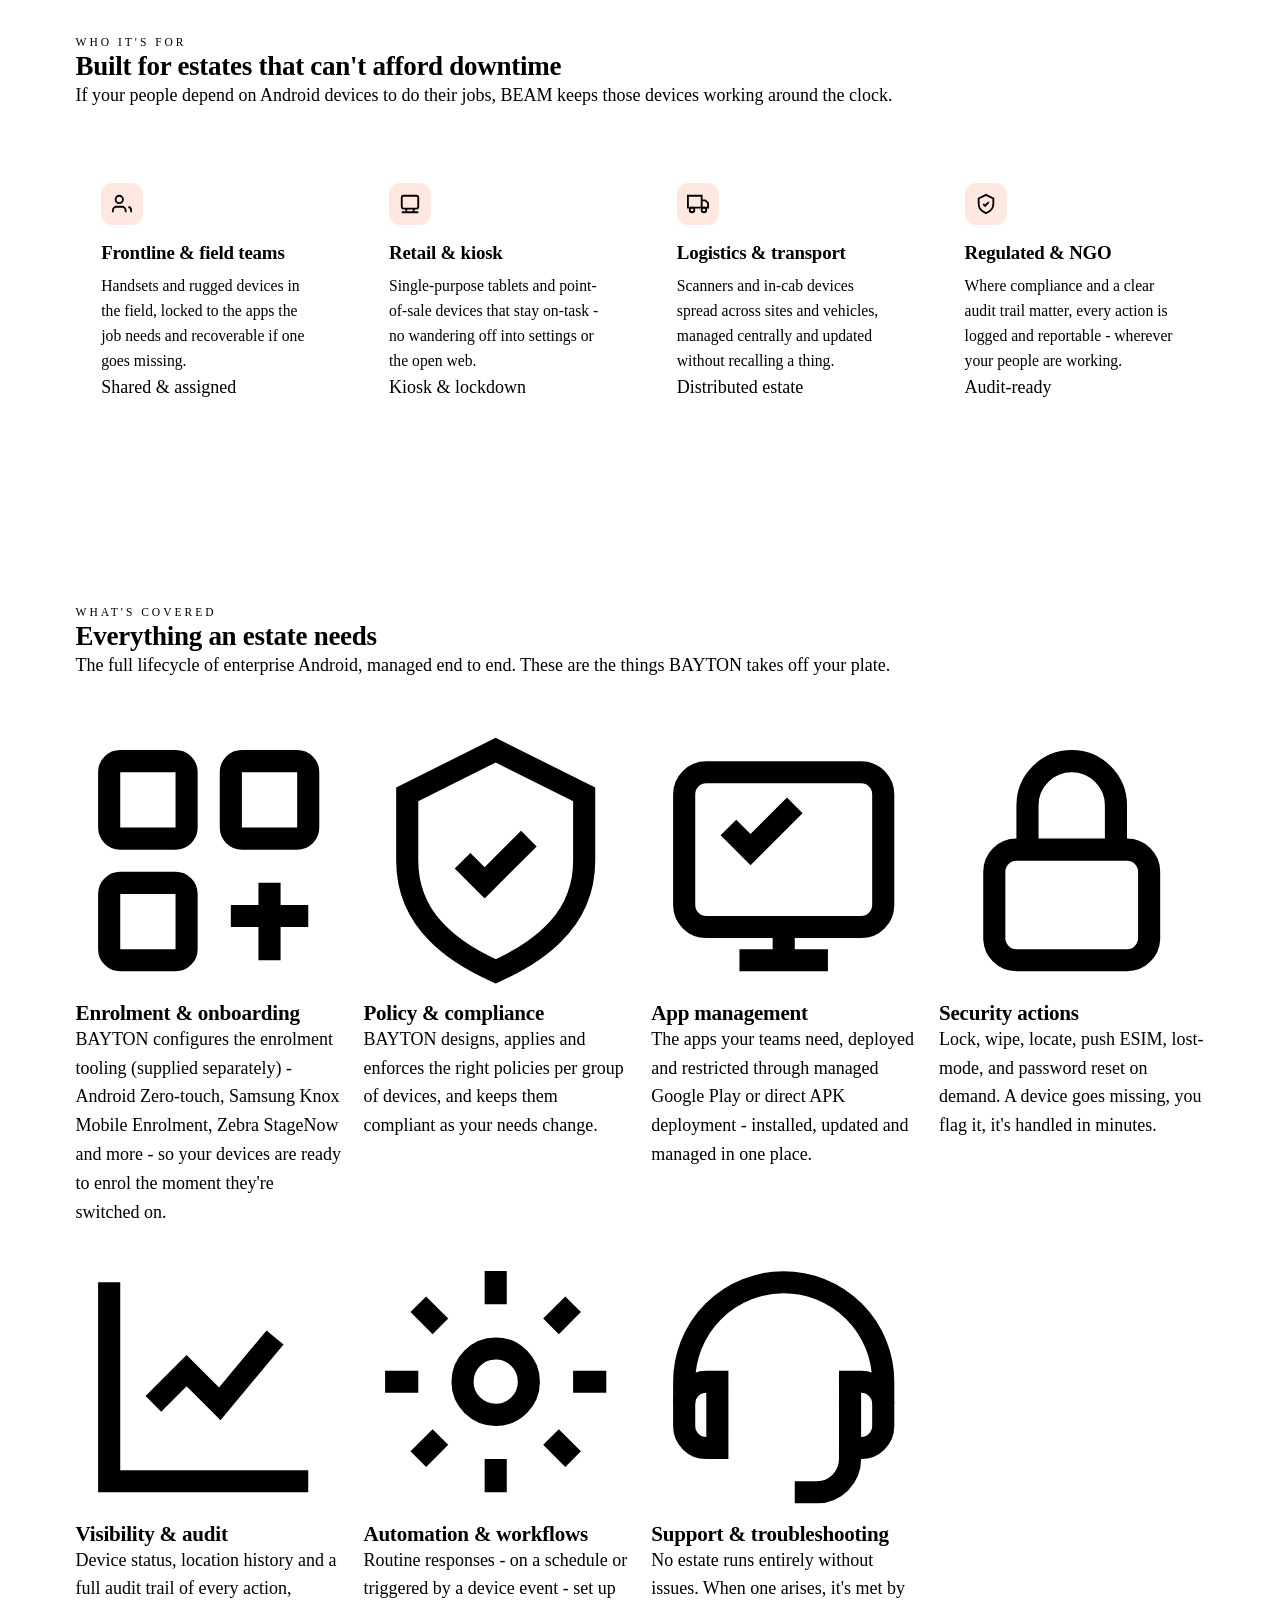
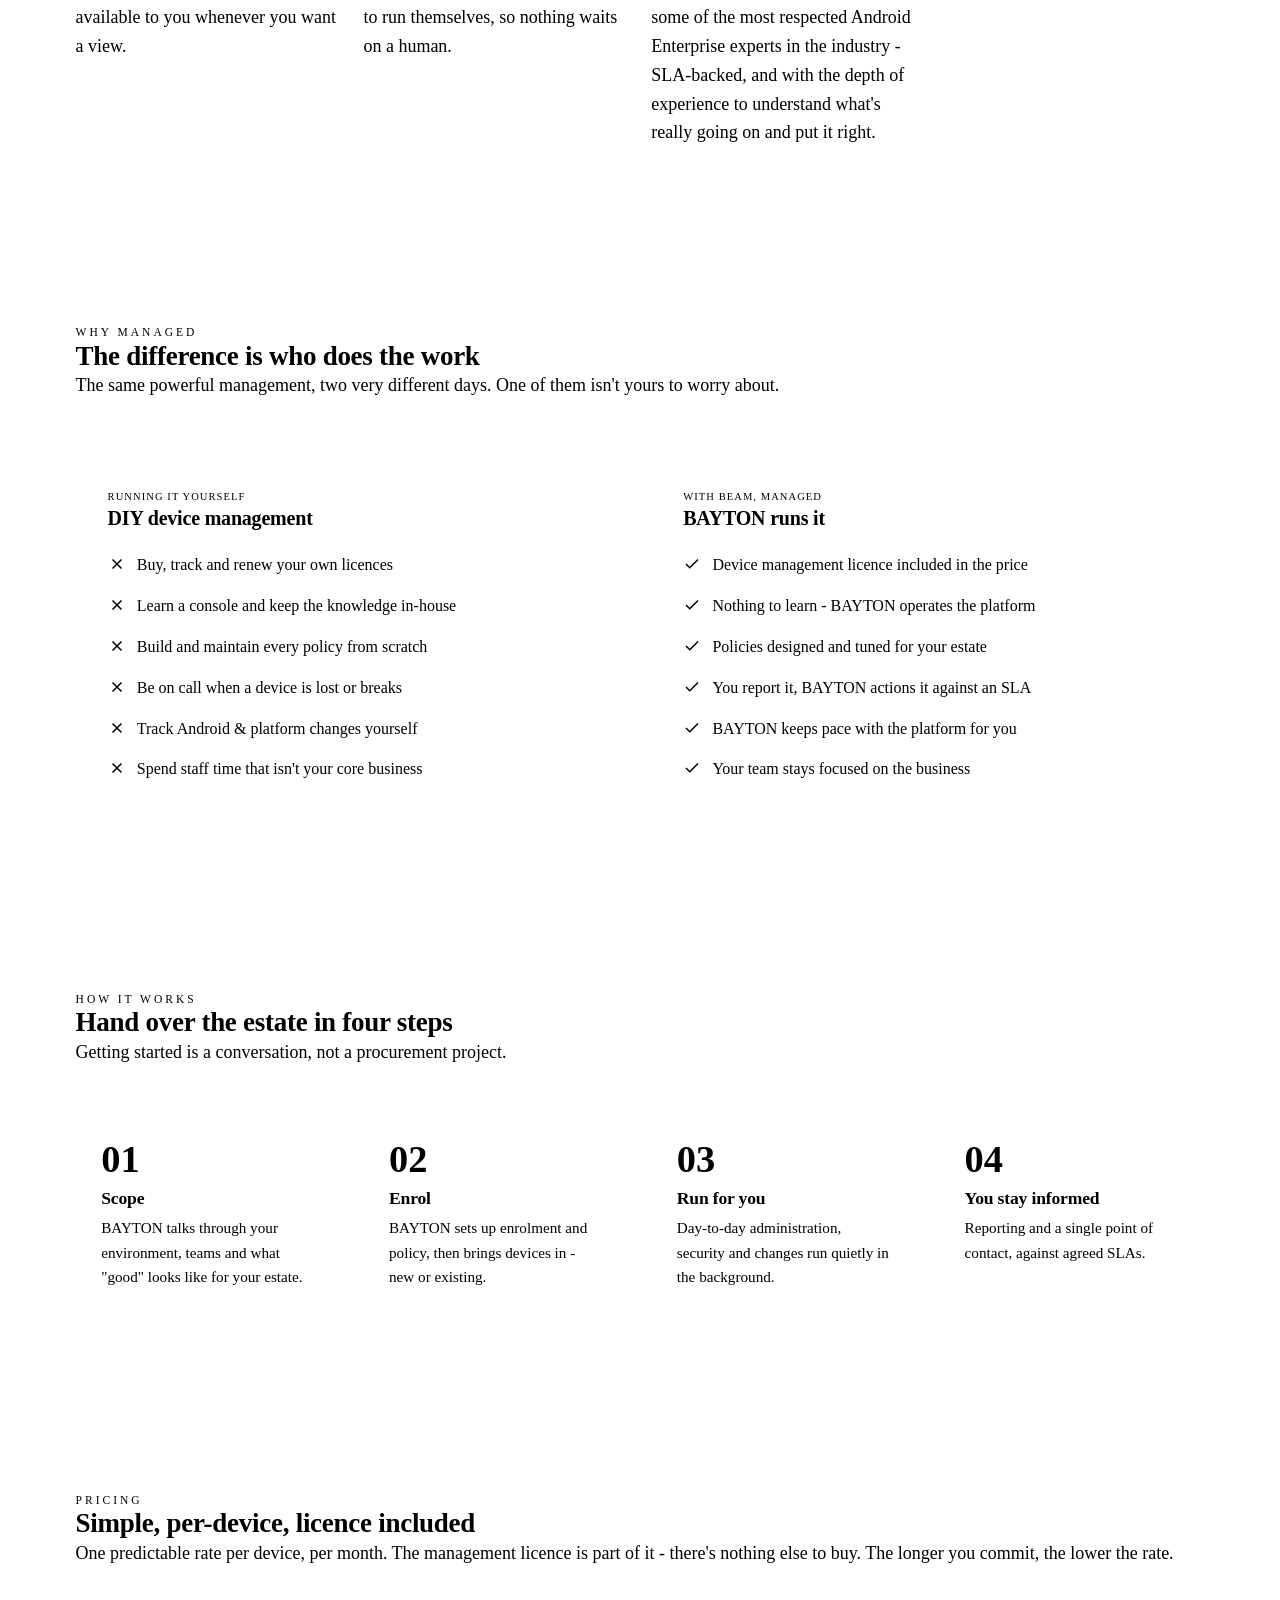
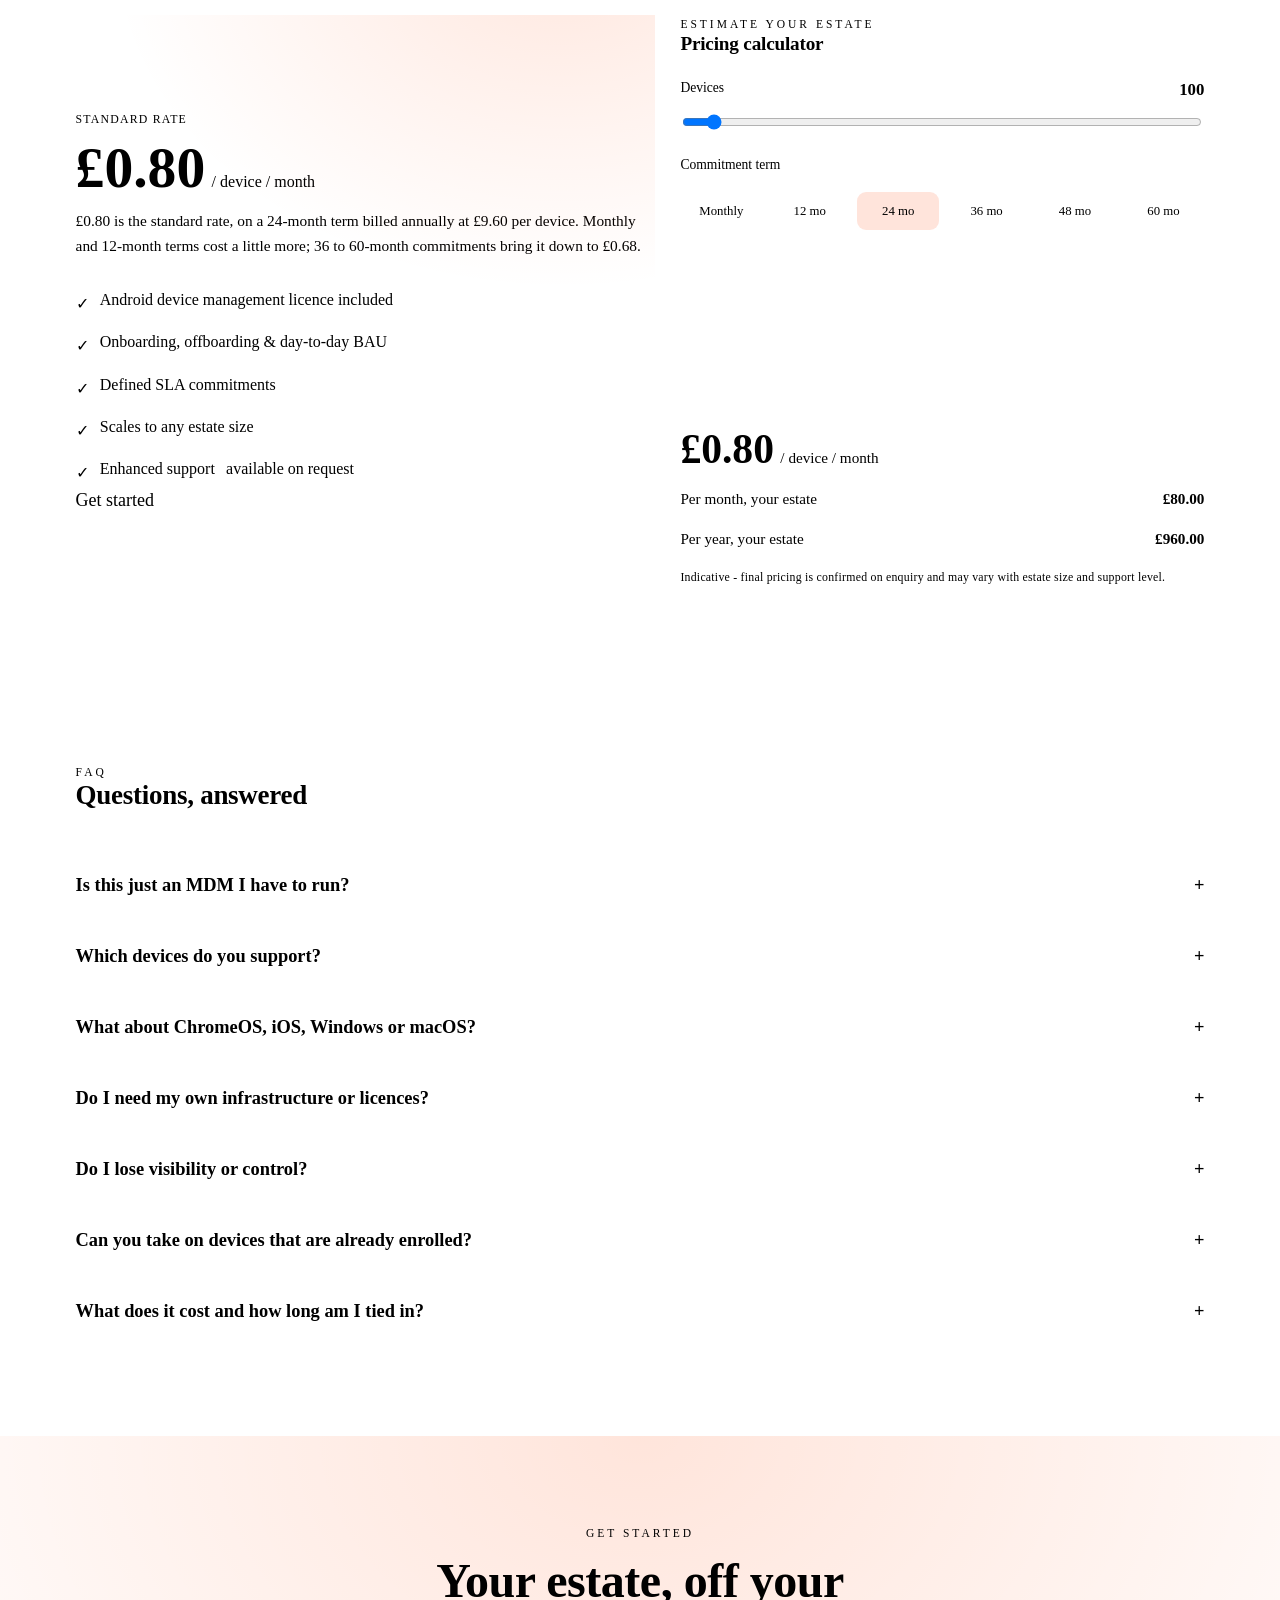
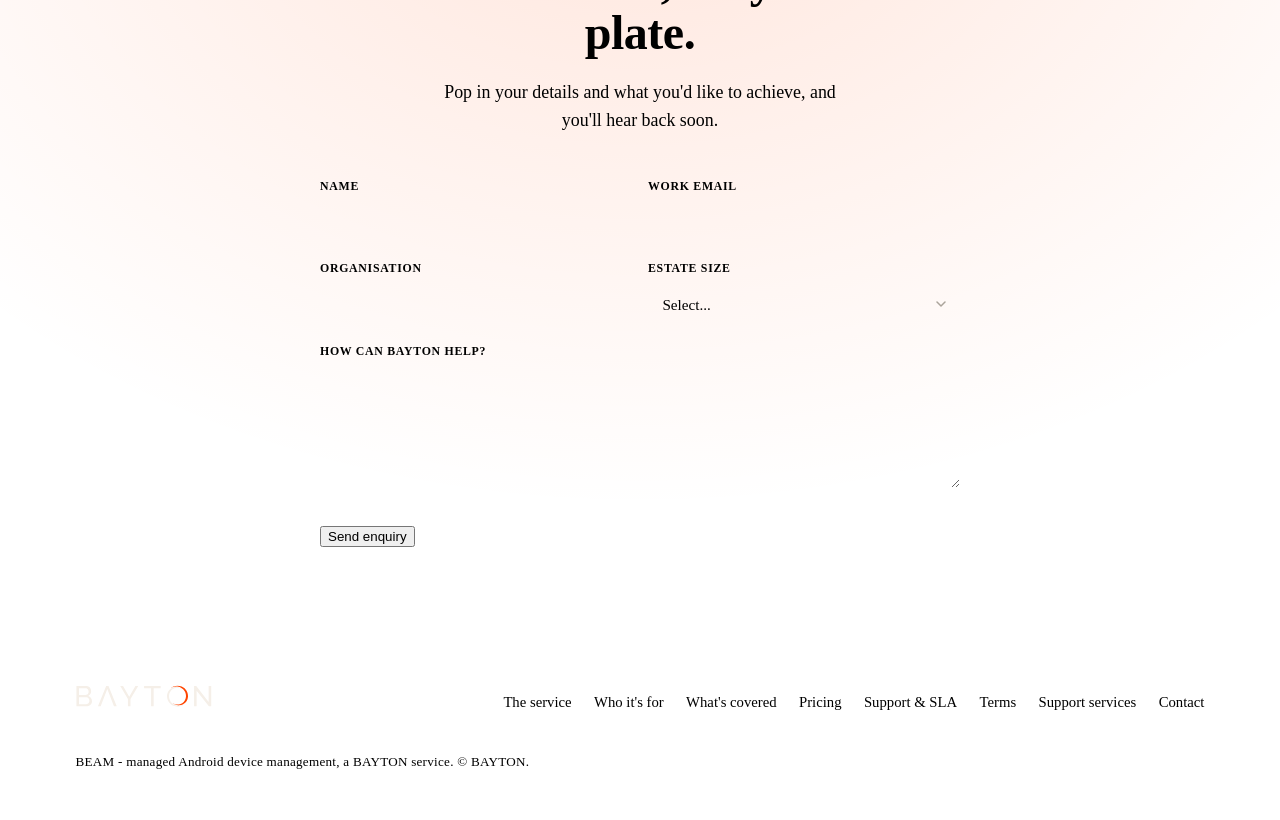
==== commit 713f4f9b: "Adopt the DS site-header on the homepage nav Replace BEAM's bespoke header.nav / #progress / scrolls" ====
--- a/index.html
+++ b/index.html
@@ -14,33 +14,33 @@
 <link rel="preconnect" href="https://cdn-styles.bayton.org" crossorigin>
 <link rel="preconnect" href="https://fonts.googleapis.com">
 <link rel="preconnect" href="https://fonts.gstatic.com" crossorigin>
-<!-- Bayton Design (shared fonts, tokens, components), pinned v1.3.0, loaded before app CSS -->
+<!-- Bayton Design (shared fonts, tokens, components), pinned v1.4.2, loaded before app CSS -->
 <link
   rel="stylesheet"
-  href="https://cdn-styles.bayton.org/v1.3.0/styles.css"
-  integrity="sha384-CCTD5/sA4gBE4dOzZ3yhQw6DoLGn4qk5JvulGM37DHAaNVAClff8y3aDCvL7GHB8"
+  href="https://cdn-styles.bayton.org/v1.4.2/styles.css"
+  integrity="sha384-aEfhepT+w0DjXsVY5LtIcOzoUlI6inA6gwM2Dg4GKDi04m7+74WHD/auAm15ciXb"
   crossorigin="anonymous"
 >
 <link rel="stylesheet" href="styles.css">
 </head>
 <body>
-<div id="progress"></div>
-
-<header class="nav">
-  <div class="nav-inner">
+<div class="scroll-progress" aria-hidden="true"></div>
+
+<header class="site-header">
+  <div class="site-header-inner">
     <a href="#top" class="brand" aria-label="BEAM home">
       <img src="beam-logo-light.svg" alt="BEAM">
     </a>
-    <nav class="nav-links" id="navlinks">
+    <nav class="site-nav" id="navlinks">
       <a class="link" href="#service">The service</a>
       <a class="link" href="#who">Who it's for</a>
       <a class="link" href="#coverage">What's covered</a>
       <a class="link" href="#how">How it works</a>
       <a class="link" href="#pricing">Pricing</a>
       <a class="link" href="#faq">FAQ</a>
-      <a class="button primary nav-cta" href="#contact">Get started</a>
+      <a class="button primary" href="#contact">Get started</a>
     </nav>
-    <button class="menu-btn" id="menubtn" aria-label="Menu" aria-expanded="false">☰</button>
+    <button class="nav-toggle" id="menubtn" aria-label="Menu" aria-expanded="false"><span class="material-symbols-outlined">menu</span></button>
   </div>
 </header>
 
@@ -251,8 +251,8 @@
         <h2>The difference is who does the work</h2>
         <p>The same powerful management, two very different days. One of them isn't yours to worry about.</p>
       </div>
-      <div class="compare">
-        <div class="col diy reveal">
+      <div class="b-compare">
+        <div class="b-col diy reveal">
           <span class="ch">Running it yourself</span>
           <h3>DIY device management</h3>
           <ul>
@@ -264,7 +264,7 @@
             <li><svg class="mk x" viewBox="0 0 24 24" fill="none" stroke="currentColor" stroke-width="2"><path d="M18 6L6 18M6 6l12 12"/></svg>Spend staff time that isn't your core business</li>
           </ul>
         </div>
-        <div class="col beam reveal">
+        <div class="b-col beam reveal">
           <span class="ch">With BEAM, managed</span>
           <h3>BAYTON runs it</h3>
           <ul>
@@ -490,16 +490,16 @@
 </footer>
 
 <script>
-  // Mobile menu
-  var mb = document.getElementById('menubtn'), nl = document.getElementById('navlinks');
-  mb.addEventListener('click', function(){ mb.setAttribute('aria-expanded', nl.classList.toggle('open')); });
-  nl.addEventListener('click', function(e){ if(e.target.tagName==='A') nl.classList.remove('open'); });
-
-  // Scroll progress
-  var prog = document.getElementById('progress');
+  // Mobile menu (DS site-header disclosure)
+  var mb = document.getElementById('menubtn'), hdr = document.querySelector('.site-header'), nl = document.getElementById('navlinks');
+  mb.addEventListener('click', function(){ mb.setAttribute('aria-expanded', hdr.classList.toggle('is-open')); });
+  nl.addEventListener('click', function(e){ if(e.target.closest('a')){ hdr.classList.remove('is-open'); mb.setAttribute('aria-expanded','false'); } });
+
+  // Scroll progress (DS .scroll-progress reads --scroll-progress)
+  var prog = document.querySelector('.scroll-progress');
   function onScroll(){
     var h = document.documentElement, max = h.scrollHeight - h.clientHeight;
-    prog.style.width = (max>0 ? (h.scrollTop/max*100) : 0) + '%';
+    prog.style.setProperty('--scroll-progress', (max>0 ? (h.scrollTop/max*100) : 0) + '%');
   }
   document.addEventListener('scroll', onScroll, {passive:true}); onScroll();
 
@@ -512,15 +512,15 @@
   } else { document.querySelectorAll('.reveal').forEach(function(el){ el.classList.add('in'); }); }
 
   // Active nav link
-  var links = [].slice.call(document.querySelectorAll('.nav-links a.link'));
+  var links = [].slice.call(document.querySelectorAll('.site-nav a.link'));
   var secs = links.map(function(l){ return document.querySelector(l.getAttribute('href')); });
   if ('IntersectionObserver' in window){
     var spy = new IntersectionObserver(function(es){
       es.forEach(function(e){
         if(e.isIntersecting){
           var i = secs.indexOf(e.target);
-          links.forEach(function(l){ l.classList.remove('active'); });
-          if(i>-1) links[i].classList.add('active');
+          links.forEach(function(l){ l.removeAttribute('aria-current'); });
+          if(i>-1) links[i].setAttribute('aria-current','location');
         }
       });
     }, {rootMargin:'-45% 0px -50% 0px'});
--- a/styles.css
+++ b/styles.css
@@ -24,30 +24,19 @@
   .eyebrow{font-family:var(--mono);font-size:.72rem;letter-spacing:.26em;text-transform:uppercase;color:var(--accent-2)}
   .muted{color:var(--ink-dim)}
 
-  /* Scroll progress */
-  #progress{position:fixed;top:0;left:0;height:2px;width:0;background:linear-gradient(90deg,var(--accent-lo),var(--accent),var(--accent-2));z-index:60;transition:width .1s linear}
+  /* Scroll progress + nav now use the DS site-header (.scroll-progress /
+     .site-header / .site-nav / .nav-toggle); BEAM overrides are below. */
 
   /* Buttons use DS .button / .button.primary / .button.ghost (prominent CTAs add
      .lg). Only inline-SVG icon sizing stays ours (DS sizes .button-arrow). */
   .button svg{width:18px;height:18px;flex:none}
 
-  /* Nav */
-  header.nav{position:sticky;top:0;z-index:40;
-    background:rgba(19,17,16,.78);backdrop-filter:blur(14px) saturate(140%);
-    border-bottom:1px solid var(--line)}
-  .nav-inner{max-width:var(--max);margin:0 auto;padding:.45rem 1.6rem;display:flex;align-items:center;gap:1.5rem}
-  .brand{display:flex;align-items:center;gap:.7rem}
+  /* DS site-header, with BEAM overrides: align to our 1180px content width
+     (DS defaults to --maxw 1060) and keep the 70px BEAM wordmark + its breathing
+     room. Everything else (sticky blur bar, .site-nav, active underline, mobile
+     .nav-toggle disclosure, scroll-progress) is DS. */
+  .site-header-inner{max-width:var(--max);padding-block:.45rem}
   .brand img{height:70px;width:auto;display:block}
-  .brand .by{font-family:var(--mono);font-size:.62rem;letter-spacing:.2em;text-transform:uppercase;
-    color:var(--ink-faint);border-left:1px solid var(--line-2);padding-left:.7rem}
-  .nav-links{display:flex;gap:.2rem;margin-left:auto;align-items:center}
-  .nav-links a.link{position:relative;white-space:nowrap;font-size:.92rem;color:var(--ink-dim);padding:.5rem .8rem;border-radius:9px;transition:color .15s,background .15s}
-  .nav-links a.link:hover{color:var(--ink);background:var(--surface)}
-  .nav-links a.link.active{color:var(--ink)}
-  .nav-links a.link.active::after{content:"";position:absolute;left:.8rem;right:.8rem;bottom:.2rem;height:2px;background:var(--accent);border-radius:2px}
-  .nav-cta{margin-left:.5rem}
-  .menu-btn{display:none;margin-left:auto;background:transparent;border:1px solid var(--line-2);
-    color:var(--ink);border-radius:9px;padding:.5rem .7rem;cursor:pointer;font-size:1.1rem;line-height:1}
 
   /* Hero */
   .hero{position:relative;padding:5.5rem 0 4.5rem;overflow:hidden}
@@ -140,15 +129,15 @@
   .b-card .label-chip{margin-top:1rem}
 
   /* Comparison */
-  .compare{display:grid;grid-template-columns:1fr 1fr;gap:1.4rem;margin-top:3rem}
-  .col{border-radius:18px;padding:2rem;border:1px solid var(--line)}
-  .col.diy{background:var(--surface);}
-  .col.beam{background:linear-gradient(160deg,rgba(255,69,0,.10),var(--surface-2));border-color:rgba(255,106,51,.35)}
-  .col h3{font-size:1.25rem;display:flex;align-items:center;gap:.6rem}
-  .col .ch{font-family:var(--mono);font-size:.66rem;letter-spacing:.1em;text-transform:uppercase;color:var(--ink-faint)}
-  .col ul{list-style:none;padding:0;margin:1.4rem 0 0;display:flex;flex-direction:column;gap:.95rem}
-  .col li{display:flex;align-items:flex-start;gap:.7rem;font-size:1rem;color:var(--ink-dim)}
-  .col.beam li{color:var(--ink)}
+  .b-compare{display:grid;grid-template-columns:1fr 1fr;gap:1.4rem;margin-top:3rem}
+  .b-col{border-radius:18px;padding:2rem;border:1px solid var(--line)}
+  .b-col.diy{background:var(--surface);}
+  .b-col.beam{background:linear-gradient(160deg,rgba(255,69,0,.10),var(--surface-2));border-color:rgba(255,106,51,.35)}
+  .b-col h3{font-size:1.25rem;display:flex;align-items:center;gap:.6rem}
+  .b-col .ch{font-family:var(--mono);font-size:.66rem;letter-spacing:.1em;text-transform:uppercase;color:var(--ink-faint)}
+  .b-col ul{list-style:none;padding:0;margin:1.4rem 0 0;display:flex;flex-direction:column;gap:.95rem}
+  .b-col li{display:flex;align-items:flex-start;gap:.7rem;font-size:1rem;color:var(--ink-dim)}
+  .b-col.beam li{color:var(--ink)}
   .mk{flex:none;margin-top:3px;width:18px;height:18px}
   .mk.x{color:var(--ink-faint)} .mk.v{color:var(--accent)}
 
@@ -285,18 +274,9 @@
     .hero-grid,.band-grid,.pricing-grid{grid-template-columns:1fr}
     .hero-visual{order:-1}
     .cards,.cards.four{grid-template-columns:1fr 1fr}
-    .compare{grid-template-columns:1fr}
+    .b-compare{grid-template-columns:1fr}
     .steps{grid-template-columns:1fr 1fr}
     .bento-grid{grid-template-columns:repeat(2,1fr)}
-  }
-  @media (max-width:960px){
-    .nav-links{display:none}
-    .menu-btn{display:block}
-    .nav-links.open{display:flex;position:absolute;top:100%;left:0;right:0;flex-direction:column;
-      align-items:stretch;gap:.2rem;background:var(--canvas-2);border-bottom:1px solid var(--line);padding:.8rem 1.6rem 1.2rem}
-    .nav-links.open a.link{padding:.7rem .4rem}
-    .nav-links.open a.link.active::after{display:none}
-    .nav-links.open .nav-cta{margin:.4rem 0 0;text-align:center}
   }
   @media (max-width:640px){
     body{font-size:17px}
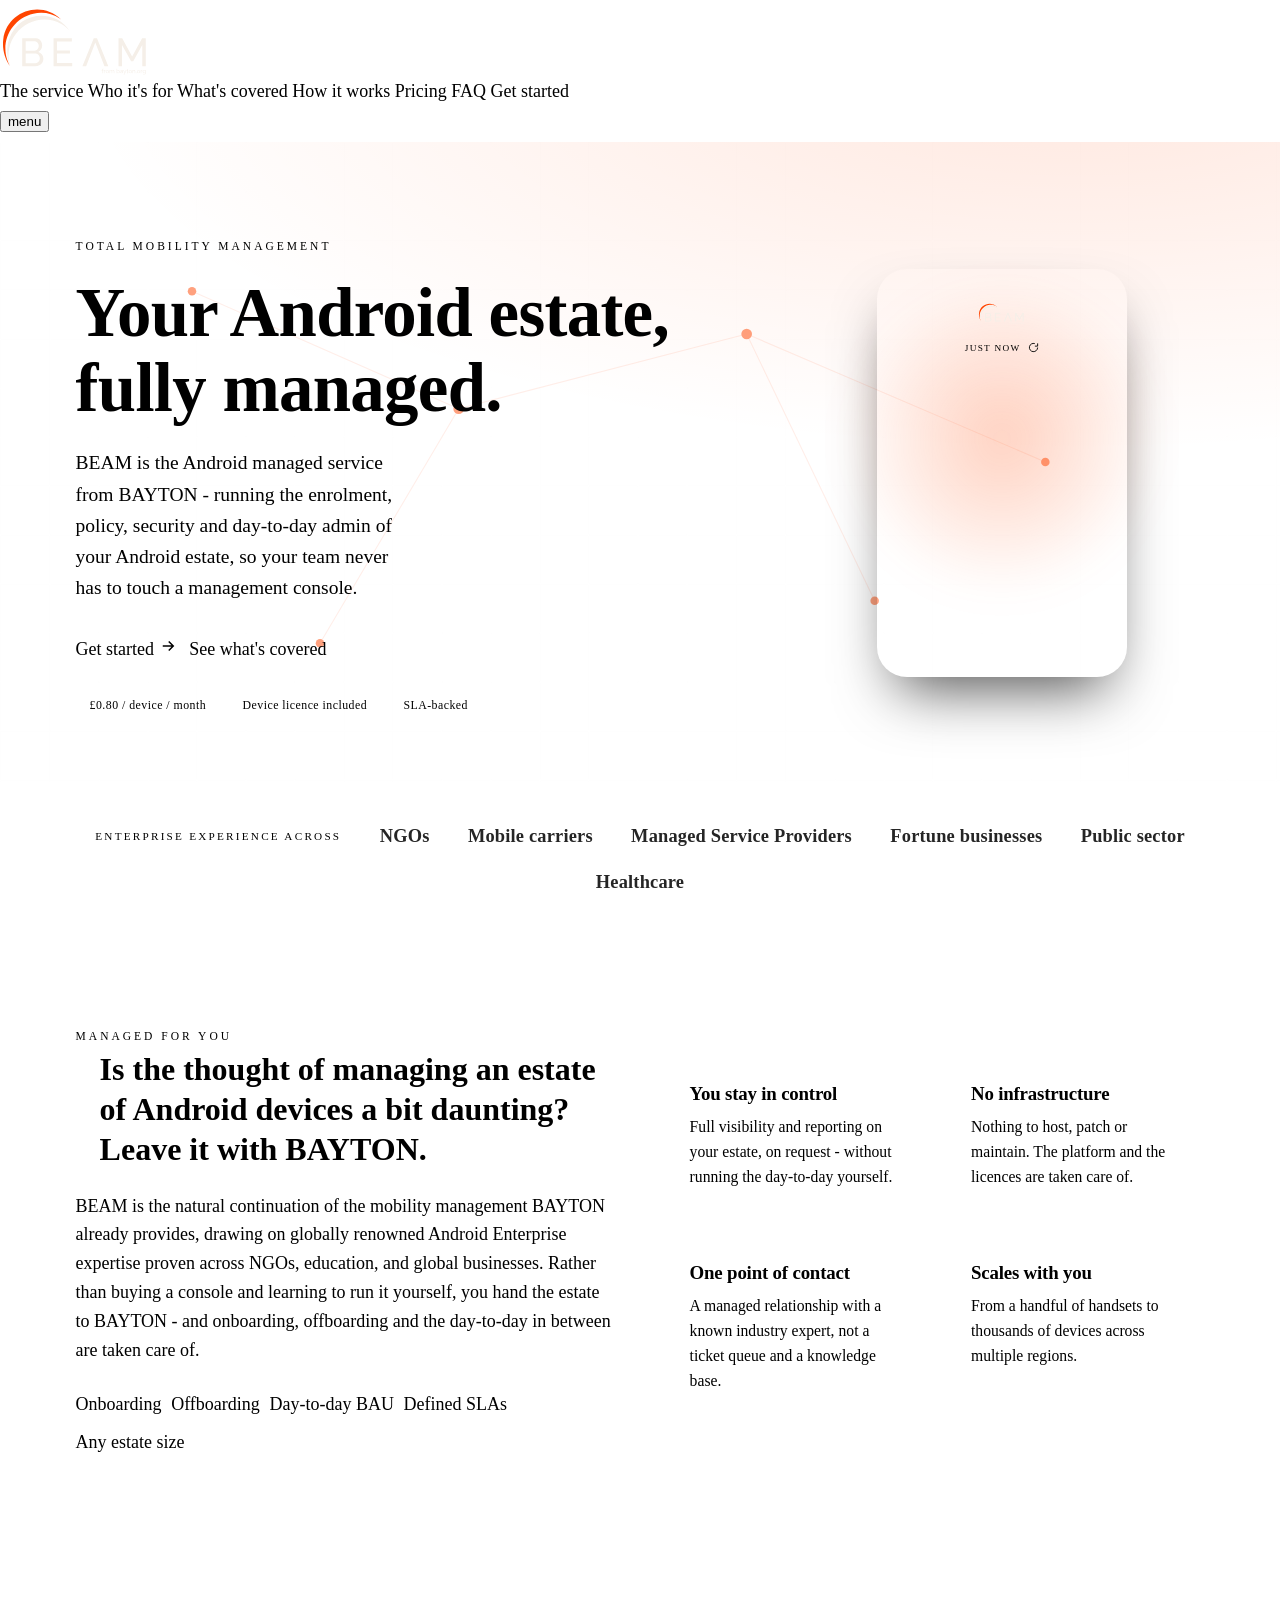
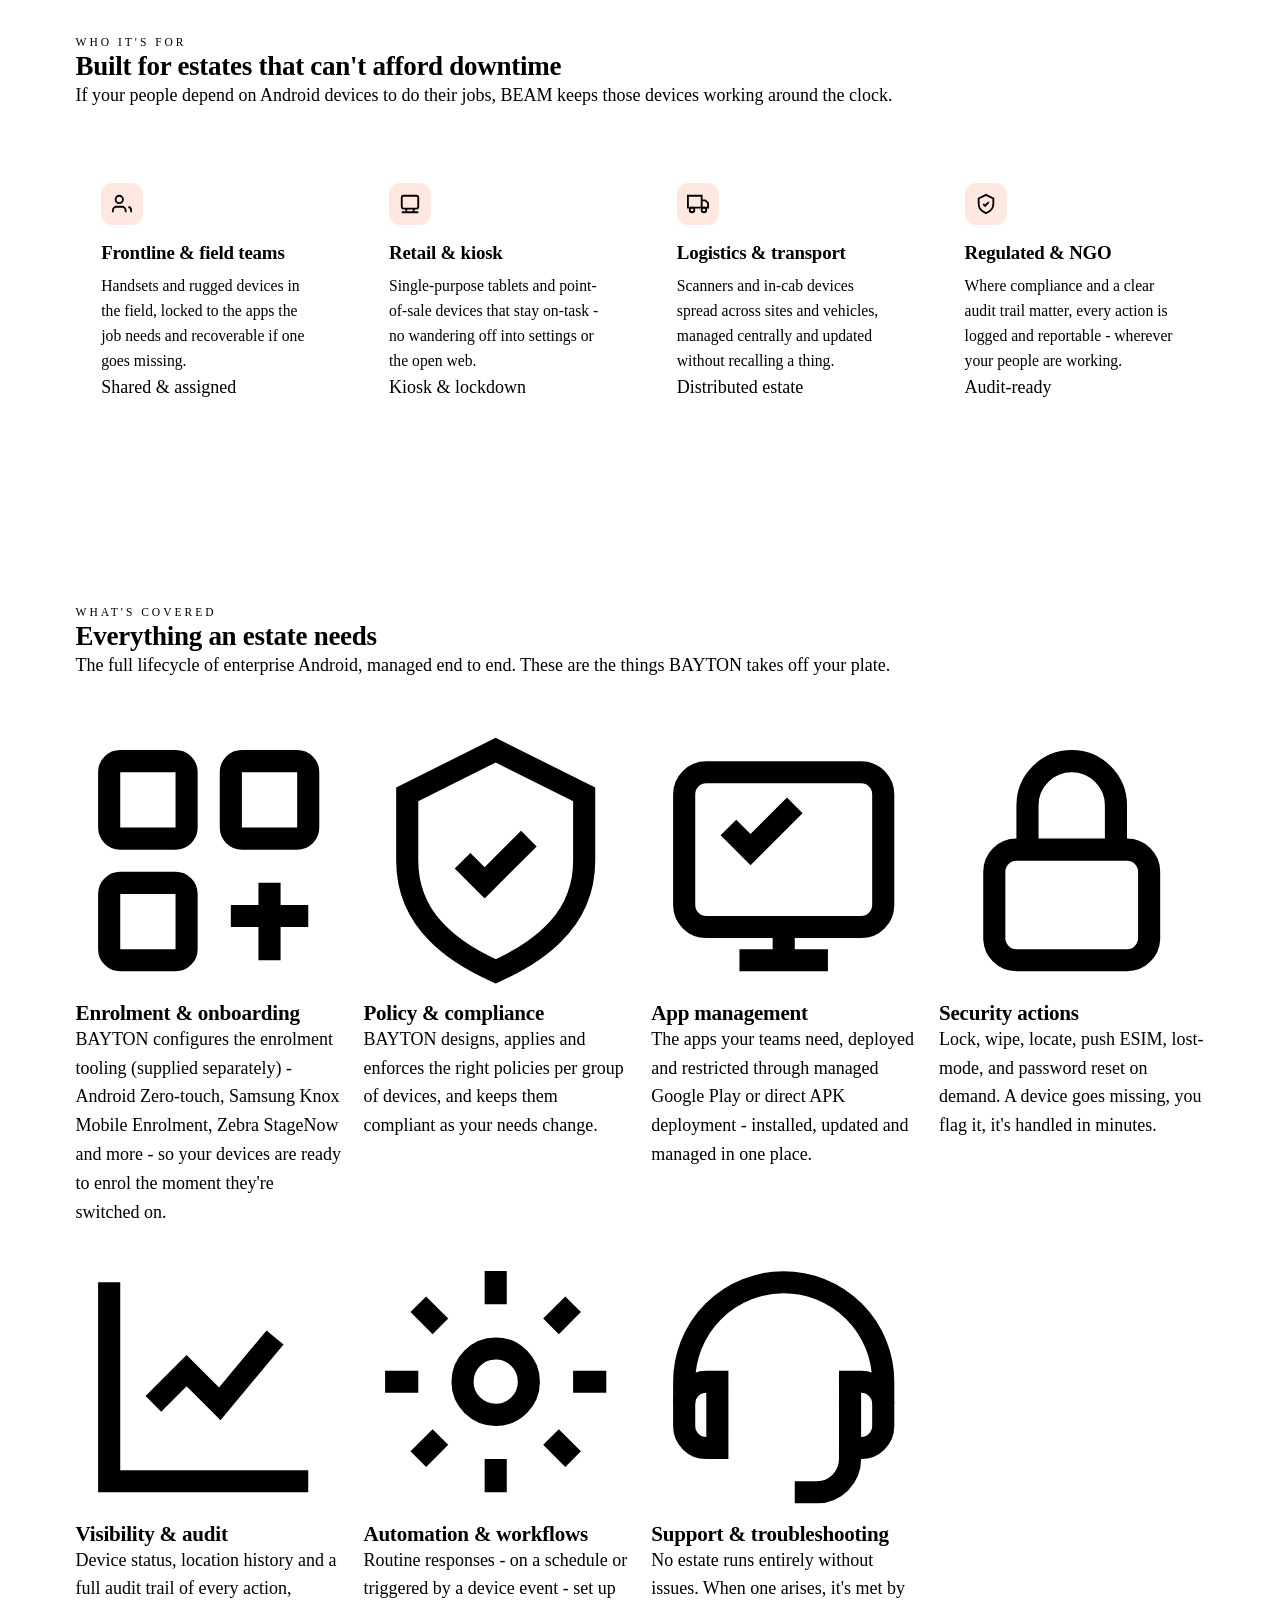
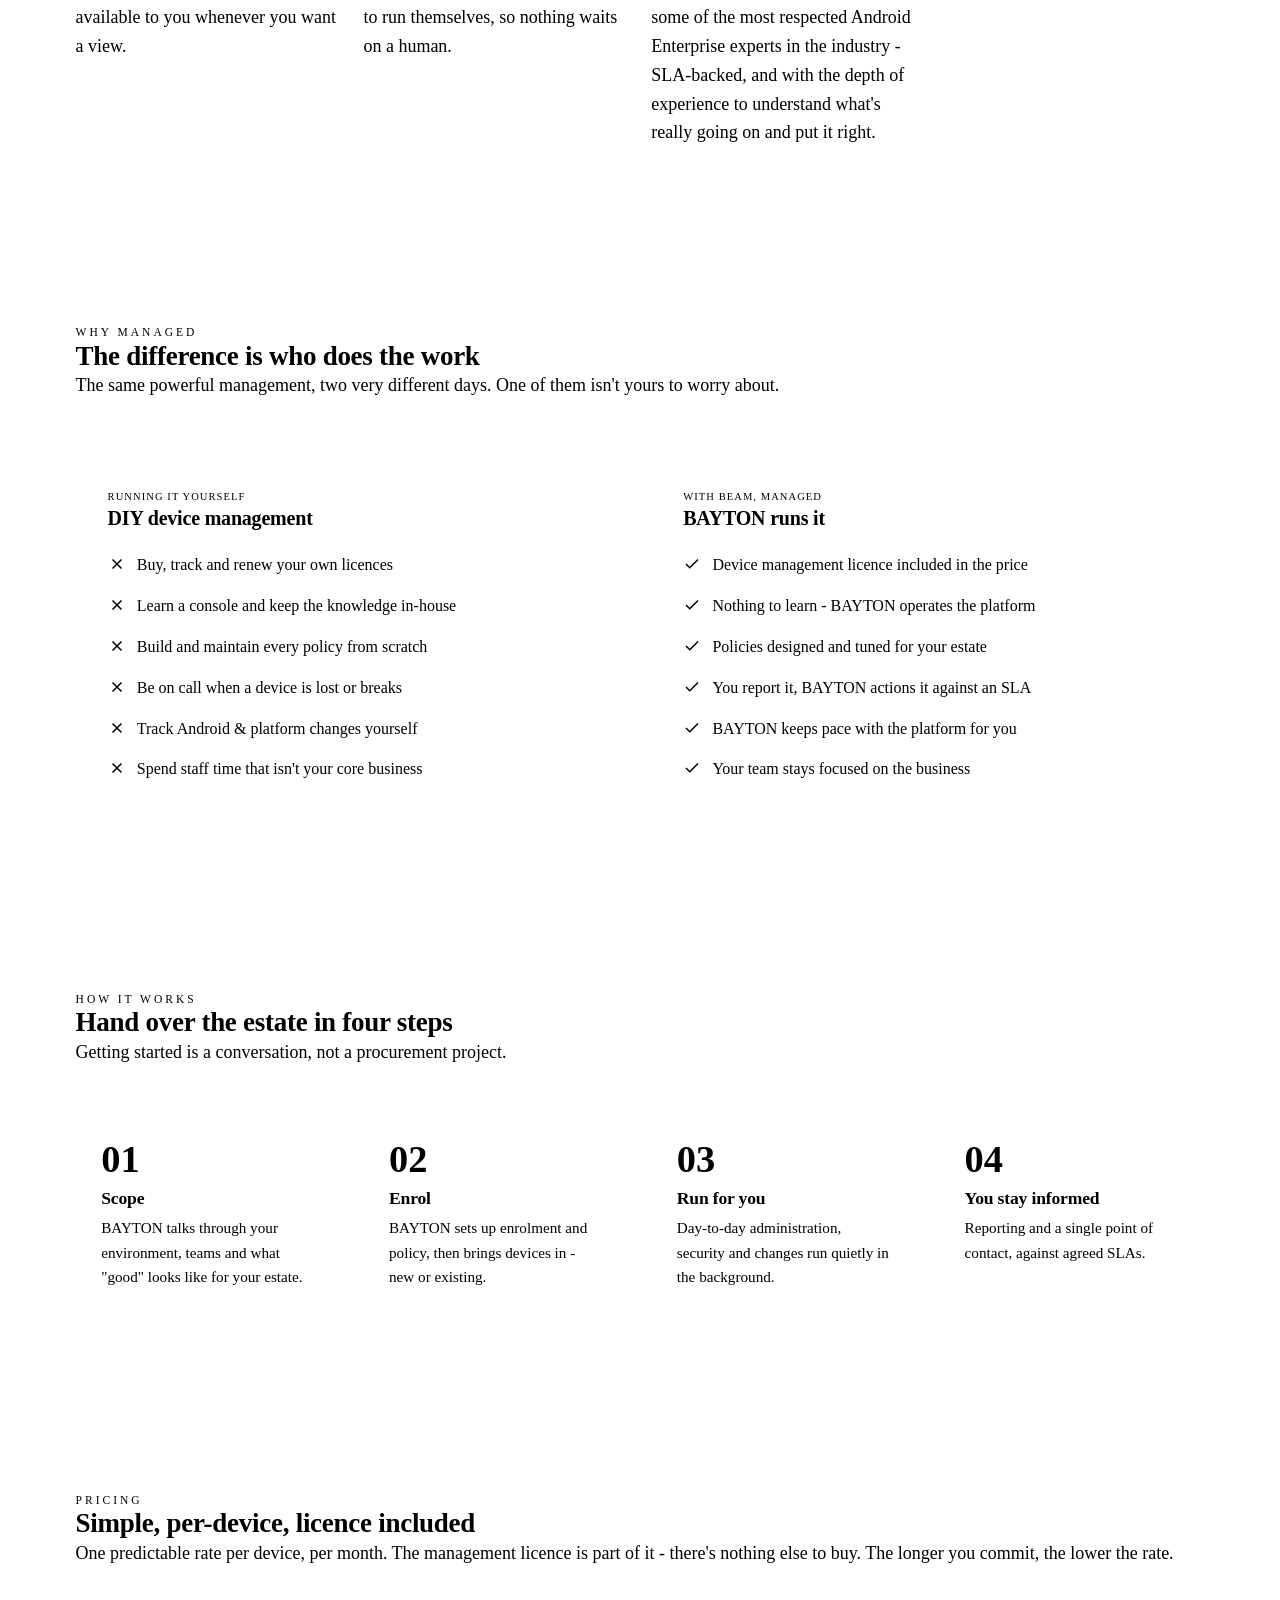
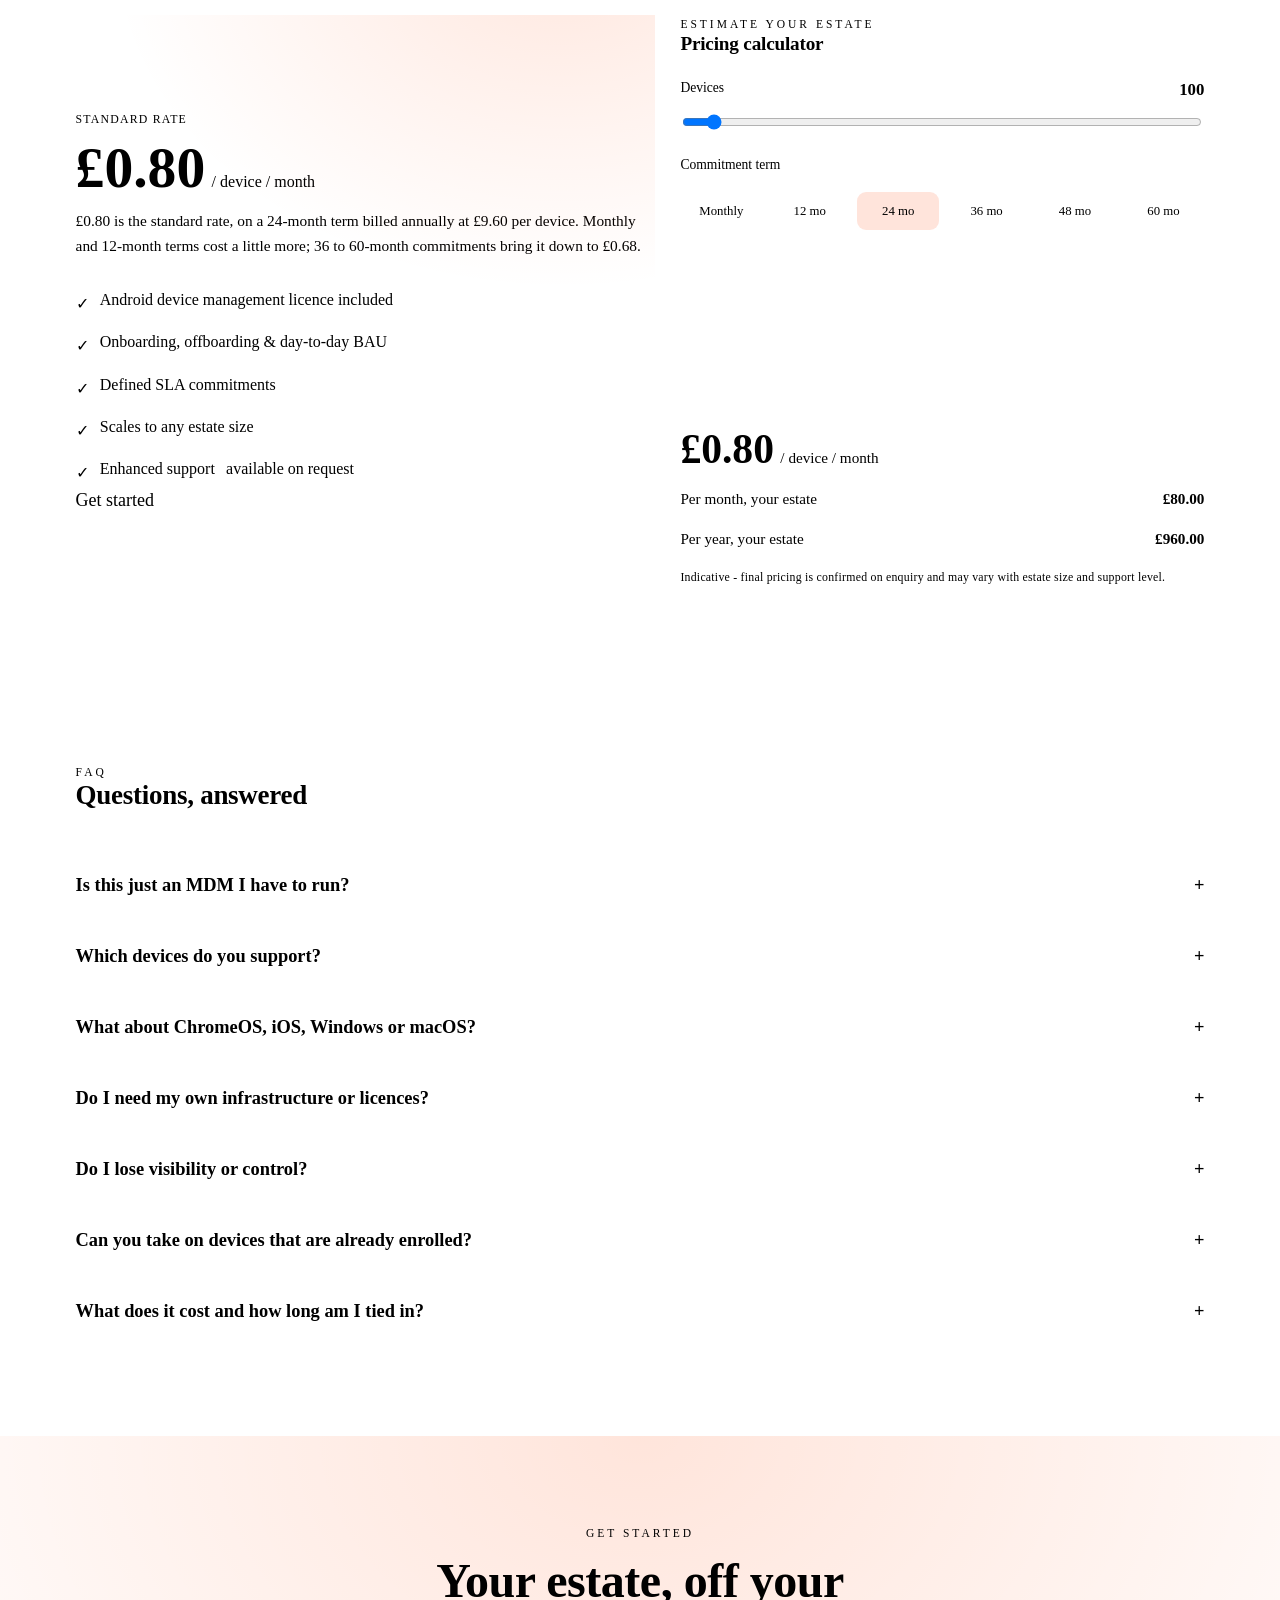
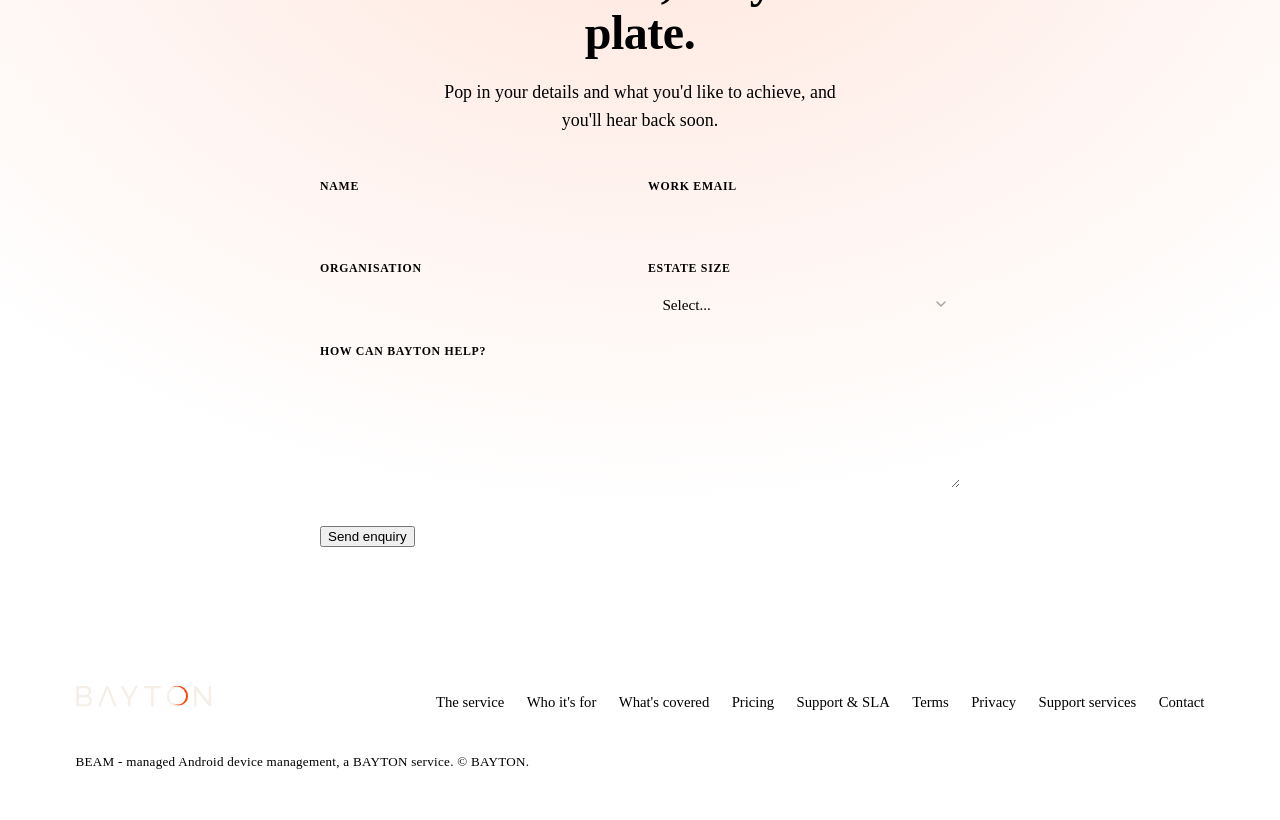
==== commit aebd72c7: "Add privacy policy and align legal pages" ====
--- a/index.html
+++ b/index.html
@@ -38,7 +38,7 @@
       <a class="link" href="#how">How it works</a>
       <a class="link" href="#pricing">Pricing</a>
       <a class="link" href="#faq">FAQ</a>
-      <a class="button primary" href="#contact">Get started</a>
+      <a class="button primary lg" href="#contact">Get started</a>
     </nav>
     <button class="nav-toggle" id="menubtn" aria-label="Menu" aria-expanded="false"><span class="material-symbols-outlined">menu</span></button>
   </div>
@@ -75,7 +75,7 @@
       <div>
         <span class="eyebrow">Total mobility management</span>
         <h1>Your Android estate,<br><span class="accent">fully managed.</span></h1>
-        <p class="lede">BEAM is the Android managed service from BAYTON - running the enrolment, policy, security and day-to-day admin of your Android estate, so your team never has to touch a management console.</p>
+        <p class="text-lede">BEAM is the Android managed service from BAYTON - running the enrolment, policy, security and day-to-day admin of your Android estate, so your team never has to touch a management console.</p>
         <div class="hero-cta">
           <a class="button primary lg" href="#contact">Get started
             <svg viewBox="0 0 24 24" fill="none" stroke="currentColor" stroke-width="2"><path d="M5 12h14M13 6l6 6-6 6"/></svg></a>
@@ -482,6 +482,7 @@
       <a href="#pricing">Pricing</a>
       <a href="/sla">Support &amp; SLA</a>
       <a href="/terms">Terms</a>
+      <a href="/privacy">Privacy</a>
       <a href="https://bayton.org/support/">Support services</a>
       <a href="https://bayton.org/contact/">Contact</a>
     </nav>
--- a/styles.css
+++ b/styles.css
@@ -46,7 +46,7 @@
   .hero-grid{position:relative;z-index:1;display:grid;grid-template-columns:1.25fr .75fr;gap:3rem;align-items:center}
   .hero h1{font-size:clamp(2.6rem,5.6vw,4.3rem);font-weight:800;margin:1.1rem 0 0}
   .hero h1 .accent{color:var(--accent)}
-  .hero .lede{font-size:1.22rem;color:var(--ink-dim);margin-top:1.4rem;max-width:34ch}
+  .hero .text-lede{font-size:1.22rem;color:var(--ink-dim);margin-top:1.4rem;max-width:34ch}
   .hero-cta{display:flex;flex-wrap:wrap;gap:.8rem;margin-top:2rem}
   .hero-meta{display:flex;flex-wrap:wrap;gap:.6rem 1.4rem;margin-top:2rem;
     font-family:var(--mono);font-size:.74rem;letter-spacing:.04em;color:var(--ink-faint)}
